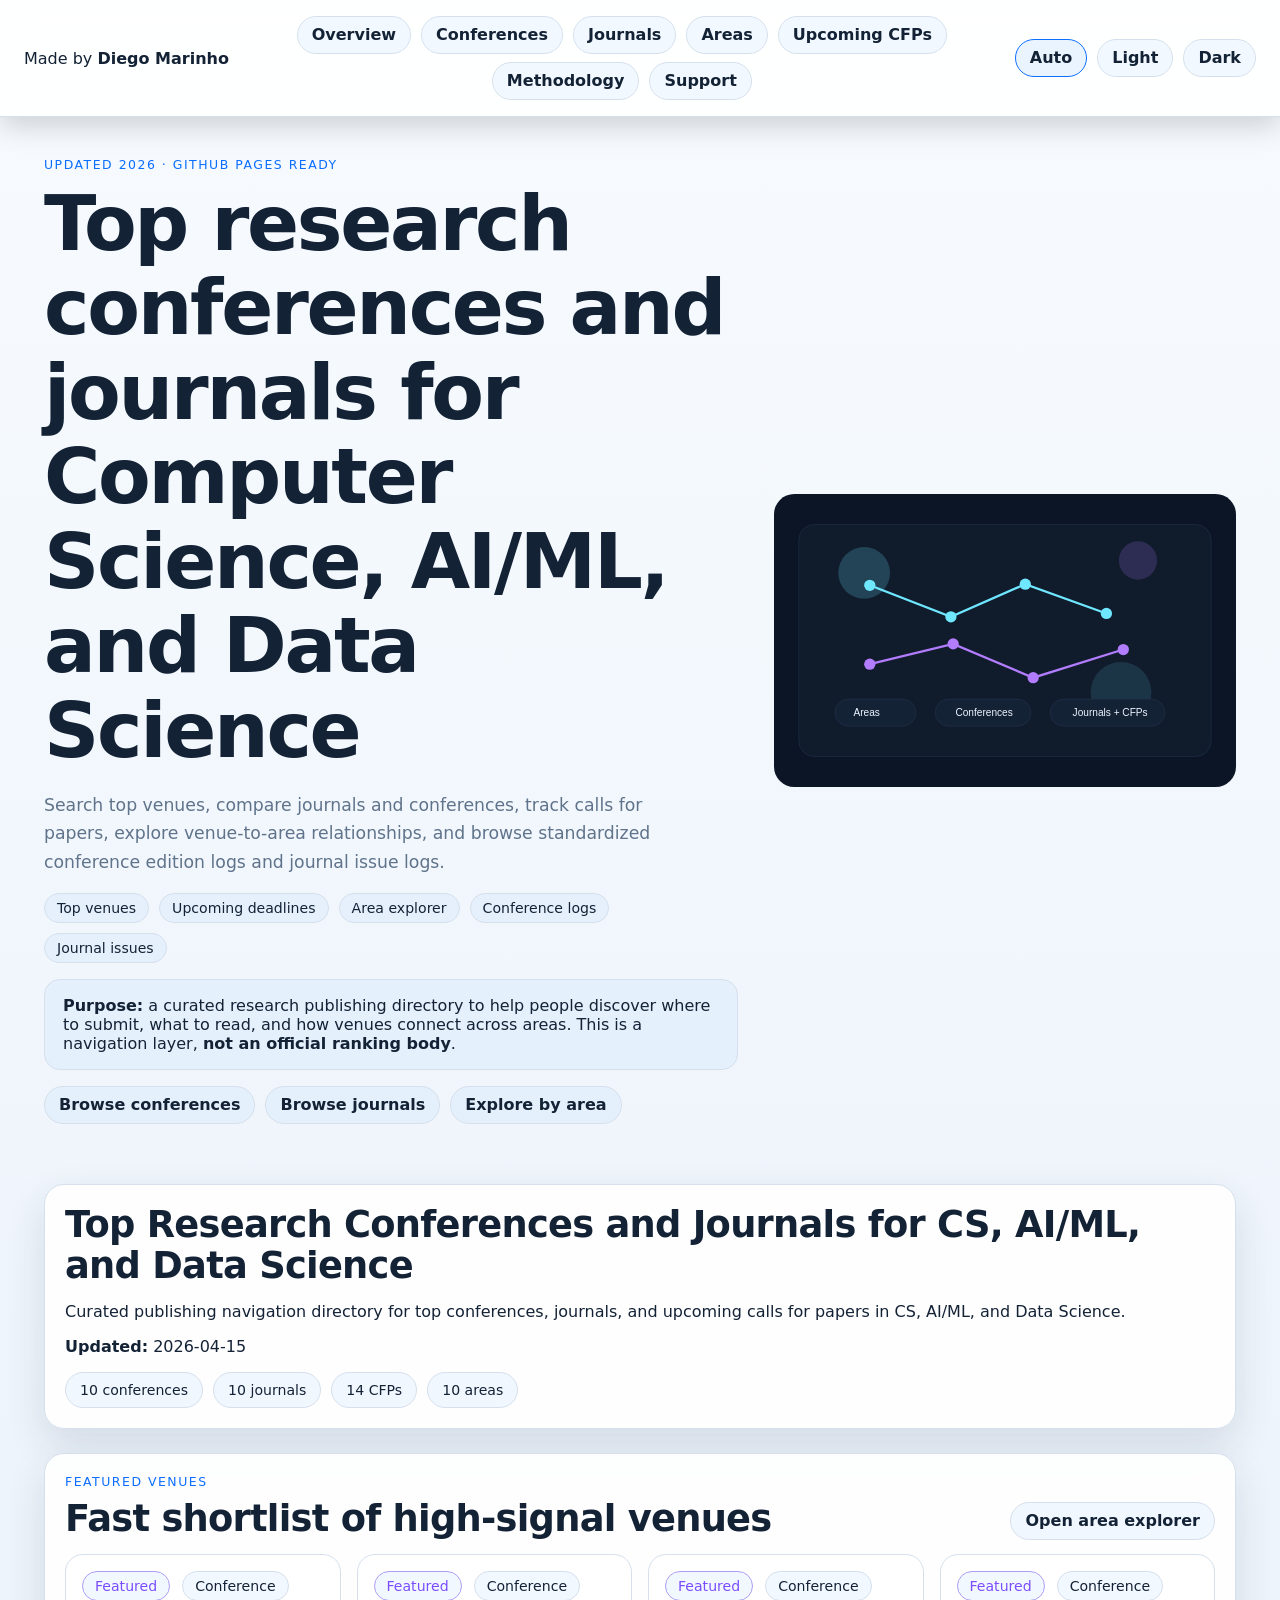
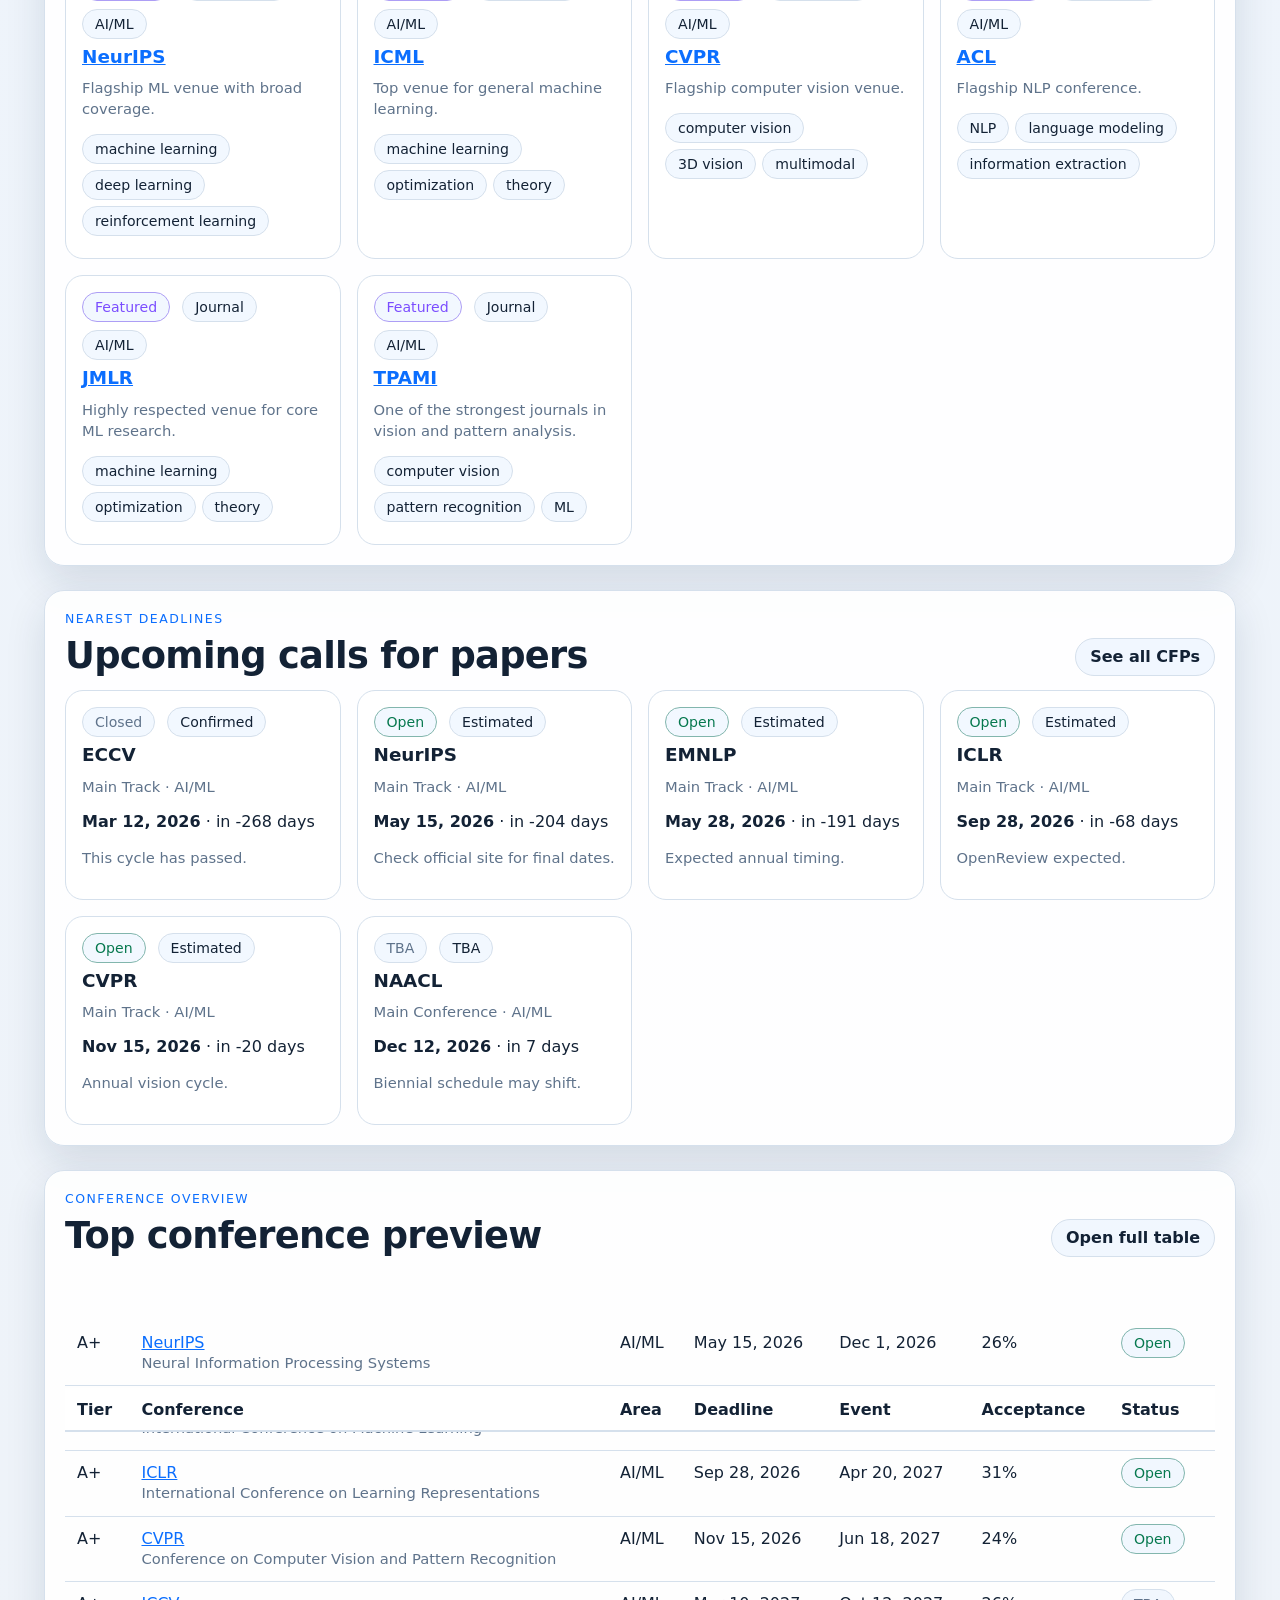
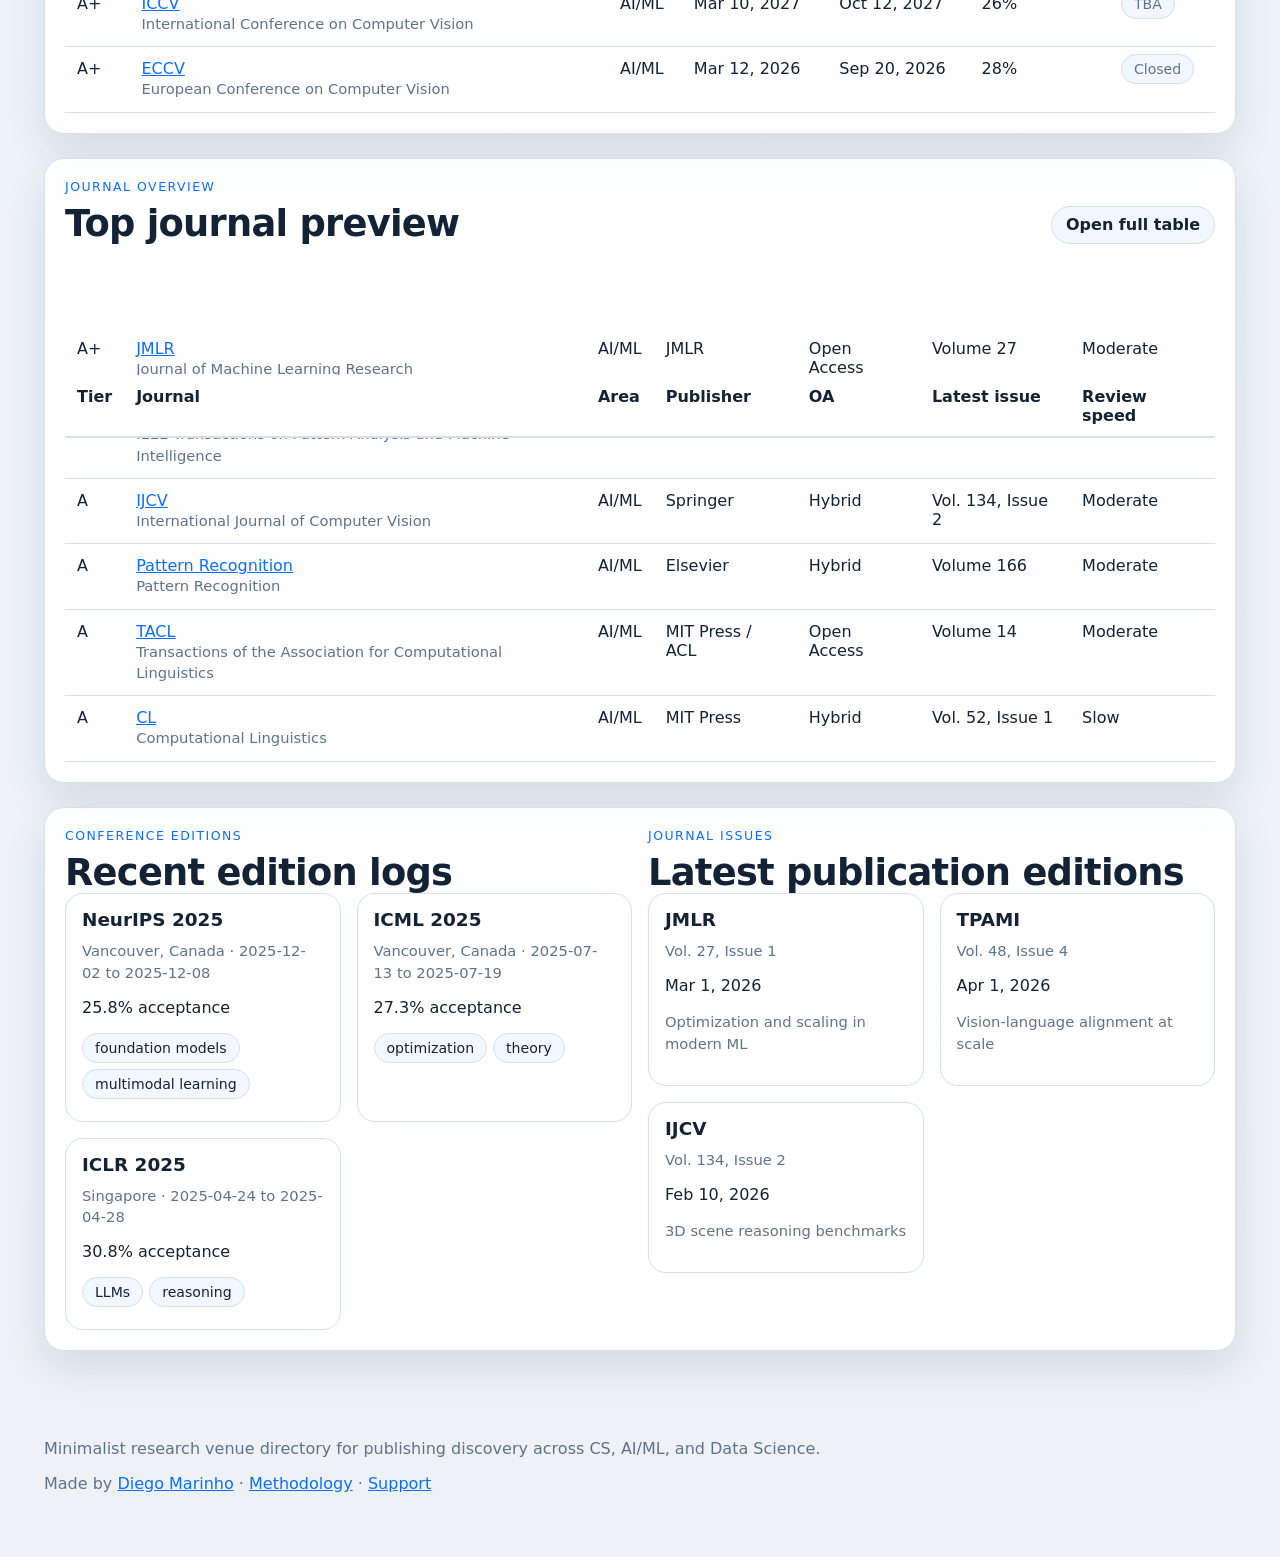
==== docs/index.html @ 729f3d29 "Initial commit" ====
<!doctype html>
<html lang="en">
  <head>
    <meta charset="utf-8" />
    <meta name="viewport" content="width=device-width, initial-scale=1" />
    <title>Top Research Venues for CS / AI / Data Science</title>
    <link rel="stylesheet" href="./styles.css" />
  </head>
  <body>
    <div class="topbar-shell">
      <div class="topbar">
        <a class="author-link" href="https://dmoliveira.github.io/my-cv-public/cv/human/" target="_blank" rel="noreferrer">Made by <strong>Diego Marinho</strong></a>
        <nav class="topbar-nav">
          <a href="./index.html">Overview</a>
          <a href="./conferences.html">Conferences</a>
          <a href="./journals.html">Journals</a>
          <a href="./areas.html">Areas</a>
          <a href="./cfp.html">Upcoming CFPs</a>
          <a href="./methodology.html">Methodology</a>
          <a href="./support.html">Support</a>
        </nav>
        <div class="theme-toggle" role="group" aria-label="Theme selector">
          <button data-theme-option="auto" class="theme-button">Auto</button>
          <button data-theme-option="light" class="theme-button">Light</button>
          <button data-theme-option="dark" class="theme-button">Dark</button>
        </div>
      </div>
    </div>

    <header class="hero">
      <div class="hero-copy">
        <p class="eyebrow">Updated 2026 · GitHub Pages ready</p>
        <h1>Top research conferences and journals for Computer Science, AI/ML, and Data Science</h1>
        <p>
          Search top venues, compare journals and conferences, track calls for papers, explore venue-to-area relationships,
          and browse standardized conference edition logs and journal issue logs.
        </p>
        <div class="badge-row">
          <span class="badge">Top venues</span>
          <span class="badge">Upcoming deadlines</span>
          <span class="badge">Area explorer</span>
          <span class="badge">Conference logs</span>
          <span class="badge">Journal issues</span>
        </div>
        <div class="hero-note panel-inline">
          <strong>Purpose:</strong> a curated research publishing directory to help people discover where to submit, what to read,
          and how venues connect across areas. This is a navigation layer, <strong>not an official ranking body</strong>.
        </div>
        <div class="hero-nav" style="margin-top: 16px;">
          <a href="./conferences.html">Browse conferences</a>
          <a href="./journals.html">Browse journals</a>
          <a href="./areas.html">Explore by area</a>
        </div>
      </div>
      <img src="./assets/hero-banner.svg" alt="Abstract graph linking research areas, conferences, and journals" class="hero-art" />
    </header>

    <main>
      <section class="panel">
        <div id="meta-summary">Loading dataset…</div>
      </section>

      <section class="panel">
        <div class="section-head">
          <div>
            <p class="eyebrow">Featured venues</p>
            <h2>Fast shortlist of high-signal venues</h2>
          </div>
          <a class="cta-link" href="./areas.html">Open area explorer</a>
        </div>
        <div id="featured-grid" class="card-grid"></div>
      </section>

      <section class="panel">
        <div class="section-head">
          <div>
            <p class="eyebrow">Nearest deadlines</p>
            <h2>Upcoming calls for papers</h2>
          </div>
          <a class="cta-link" href="./cfp.html">See all CFPs</a>
        </div>
        <div id="deadline-grid" class="deadline-grid"></div>
      </section>

      <section class="panel">
        <div class="section-head">
          <div>
            <p class="eyebrow">Conference overview</p>
            <h2>Top conference preview</h2>
          </div>
          <a class="cta-link" href="./conferences.html">Open full table</a>
        </div>
        <div class="table-wrap">
          <table>
            <thead>
              <tr><th>Tier</th><th>Conference</th><th>Area</th><th>Deadline</th><th>Event</th><th>Acceptance</th><th>Status</th></tr>
            </thead>
            <tbody id="home-conference-body"></tbody>
          </table>
        </div>
      </section>

      <section class="panel">
        <div class="section-head">
          <div>
            <p class="eyebrow">Journal overview</p>
            <h2>Top journal preview</h2>
          </div>
          <a class="cta-link" href="./journals.html">Open full table</a>
        </div>
        <div class="table-wrap">
          <table>
            <thead>
              <tr><th>Tier</th><th>Journal</th><th>Area</th><th>Publisher</th><th>OA</th><th>Latest issue</th><th>Review speed</th></tr>
            </thead>
            <tbody id="home-journal-body"></tbody>
          </table>
        </div>
      </section>

      <section class="panel split-grid">
        <div>
          <p class="eyebrow">Conference editions</p>
          <h2>Recent edition logs</h2>
          <div id="edition-log-grid" class="log-grid"></div>
        </div>
        <div>
          <p class="eyebrow">Journal issues</p>
          <h2>Latest publication editions</h2>
          <div id="issue-log-grid" class="log-grid"></div>
        </div>
      </section>
    </main>

    <footer class="footer">
      <p>Minimalist research venue directory for publishing discovery across CS, AI/ML, and Data Science.</p>
      <p>
        Made by <a href="https://dmoliveira.github.io/my-cv-public/cv/human/" target="_blank" rel="noreferrer">Diego Marinho</a>
        · <a href="./methodology.html">Methodology</a>
        · <a href="./support.html">Support</a>
      </p>
    </footer>

    <script src="./app.js"></script>
  </body>
</html>
---- docs/styles.css ----
:root {
  color-scheme: dark;
  --topbar-offset: 84px;
  --bg: #07111f;
  --bg-grad-1: #06101d;
  --bg-grad-2: #0b1525;
  --bg-grad-3: #0d1728;
  --panel: rgba(16, 27, 44, 0.88);
  --panel-solid: #101b2c;
  --line: #24354f;
  --text: #edf3ff;
  --muted: #9fb0ca;
  --accent: #6ee7ff;
  --accent2: #b27cff;
  --chip: rgba(255,255,255,.04);
  --chip-strong: rgba(110,231,255,.08);
  --shadow: 0 20px 60px rgba(0,0,0,.25);
  --success: #8af0c4;
  --warning: #ffd27a;
  --danger: #ff9b9b;
}

:root[data-theme="light"] {
  color-scheme: light;
  --bg: #f3f7fb;
  --bg-grad-1: #f7fbff;
  --bg-grad-2: #eef4fb;
  --bg-grad-3: #eef2f7;
  --panel: rgba(255,255,255,.92);
  --panel-solid: #ffffff;
  --line: #d5e0ec;
  --text: #132235;
  --muted: #5f738b;
  --accent: #0b6efe;
  --accent2: #7b4dff;
  --chip: rgba(11,110,254,.05);
  --chip-strong: rgba(11,110,254,.08);
  --shadow: 0 16px 40px rgba(20,40,70,.12);
  --success: #06784e;
  --warning: #9b6200;
  --danger: #b42318;
}

* { box-sizing: border-box; }
html { scroll-behavior: smooth; }
body {
  margin: 0;
  padding-top: var(--topbar-offset);
  font-family: Inter, ui-sans-serif, system-ui, sans-serif;
  background: linear-gradient(180deg, var(--bg-grad-1), var(--bg-grad-2) 30%, var(--bg-grad-3));
  color: var(--text);
}
a { color: var(--accent); }
button, select, input { font: inherit; }
main, .hero, .footer, .narrow { max-width: 1240px; margin: 0 auto; padding: 24px; }
.narrow { max-width: 980px; }

.topbar-shell {
  position: fixed;
  top: 0;
  left: 0;
  right: 0;
  z-index: 50;
}
.topbar {
  width: 100%;
  display: grid;
  grid-template-columns: auto 1fr auto;
  align-items: center;
  gap: 20px;
  padding: 16px 24px;
  border-bottom: 1px solid var(--line);
  background: color-mix(in srgb, var(--panel-solid) 88%, transparent);
  backdrop-filter: blur(14px);
  box-shadow: 0 8px 28px rgba(0,0,0,.18);
}
.author-link {
  color: var(--text);
  text-decoration: none;
  white-space: nowrap;
  font-weight: 500;
}
.topbar-nav, .theme-toggle, .badge-row, .hero-nav, .stat-grid, .legend-row, .chip-row {
  display: flex;
  flex-wrap: wrap;
  gap: 10px;
}
.topbar-nav { justify-content: center; row-gap: 8px; }
.theme-toggle { justify-content: flex-end; }
.topbar-nav a, .theme-button, .page-button, .hero-nav a, .chip, .cta-link {
  text-decoration: none;
  border: 1px solid var(--line);
  padding: 10px 14px;
  border-radius: 999px;
  background: var(--chip);
  color: var(--text);
  cursor: pointer;
  font-weight: 600;
  line-height: 1;
  transition: background .18s ease, border-color .18s ease, transform .18s ease;
}
.theme-button.is-active { background: var(--chip-strong); border-color: var(--accent); }
.topbar-nav a:hover, .theme-button:hover, .page-button:hover, .cta-link:hover, .chip:hover {
  background: var(--chip-strong);
  border-color: color-mix(in srgb, var(--accent) 45%, var(--line));
}

.hero {
  display: grid;
  grid-template-columns: 1.2fr 0.8fr;
  gap: 36px;
  align-items: center;
  min-height: calc(72vh - 100px);
  padding-top: 40px;
  padding-bottom: 36px;
}
.hero-copy { max-width: 720px; }
.hero-art { width: 100%; max-height: 380px; }
.eyebrow { text-transform: uppercase; letter-spacing: .12em; color: var(--accent); font-size: .78rem; margin: 0 0 10px; }
h1, h2, h3 { line-height: 1.1; }
h1 { font-size: clamp(2.6rem, 6vw, 4.8rem); margin: .2rem 0 1rem; letter-spacing: -0.03em; }
h2 { font-size: clamp(1.7rem, 3.2vw, 2.3rem); margin: 0; letter-spacing: -0.02em; }
h3 { font-size: 1.15rem; margin: 0 0 .5rem; }
.hero-copy > p:not(.eyebrow) { font-size: 1.08rem; line-height: 1.65; color: var(--muted); max-width: 60ch; }
.badge, .tag, .status-badge {
  border: 1px solid var(--line);
  background: var(--chip);
  color: var(--text);
  border-radius: 999px;
  padding: 6px 12px;
  font-size: .88rem;
}
.tag { display: inline-block; margin: 0 6px 6px 0; }
.status-open { border-color: color-mix(in srgb, var(--success) 40%, var(--line)); color: var(--success); }
.status-soon { border-color: color-mix(in srgb, var(--warning) 40%, var(--line)); color: var(--warning); }
.status-closed, .status-tba { color: var(--muted); }
.status-featured { border-color: color-mix(in srgb, var(--accent2) 45%, var(--line)); color: var(--accent2); }

.panel {
  background: var(--panel);
  border: 1px solid var(--line);
  border-radius: 20px;
  padding: 20px;
  margin-bottom: 24px;
  box-shadow: var(--shadow);
}
.panel-inline {
  margin-top: 16px;
  padding: 16px 18px;
  border-radius: 16px;
  border: 1px solid var(--line);
  background: var(--chip);
}
.section-head { display: flex; justify-content: space-between; gap: 18px; align-items: end; margin-bottom: 14px; }
.controls {
  display: grid;
  grid-template-columns: minmax(280px, 1.4fr) repeat(4, minmax(150px, 1fr));
  gap: 12px;
  align-items: end;
}
input[type="search"], select {
  min-width: 180px;
  padding: 12px 14px;
  border-radius: 12px;
  border: 1px solid var(--line);
  background: var(--panel-solid);
  color: var(--text);
}
input[type="search"] { min-width: 280px; width: 100%; }
.pagination-bar {
  display: flex;
  justify-content: space-between;
  align-items: center;
  gap: 12px;
  margin: 14px 0 16px;
  padding: 10px 0 2px;
}
.page-button[disabled] { opacity: .5; cursor: not-allowed; }
.page-button { min-width: 108px; }
.table-wrap { overflow: auto; }
table { width: 100%; border-collapse: separate; border-spacing: 0; }
th, td { padding: 12px 12px; border-bottom: 1px solid var(--line); vertical-align: top; }
th { text-align: left; position: sticky; top: var(--topbar-offset); background: var(--panel-solid); z-index: 5; box-shadow: inset 0 -1px 0 var(--line); }
tbody tr:first-child td { padding-top: 18px; }
.muted { color: var(--muted); font-size: .92rem; line-height: 1.45; }
.card-grid, .split-grid, .deadline-grid, .log-grid { display: grid; gap: 16px; }
.card-grid { grid-template-columns: repeat(auto-fit, minmax(260px, 1fr)); }
.split-grid { grid-template-columns: 1fr 1fr; }
.deadline-grid, .log-grid { grid-template-columns: repeat(auto-fit, minmax(240px, 1fr)); }
.venue-card, .deadline-card, .log-card, .graph-side-card {
  border: 1px solid var(--line);
  border-radius: 18px;
  padding: 16px;
  background: color-mix(in srgb, var(--panel-solid) 92%, transparent);
}
.venue-card h3, .deadline-card h3, .log-card h3 { margin-bottom: 10px; }
.stat-grid .badge { padding: 9px 14px; }
.footer { color: var(--muted); padding-bottom: 48px; }
.footer a { color: var(--accent); }
.list-reset { list-style: none; padding: 0; margin: 0; }
.stack-sm > * + * { margin-top: 8px; }
.stack-md > * + * { margin-top: 14px; }
.stack-lg > * + * { margin-top: 18px; }
.inline-meta { display: flex; flex-wrap: wrap; gap: 8px 12px; }

.graph-shell {
  border: 1px solid var(--line);
  border-radius: 18px;
  overflow: hidden;
  background: color-mix(in srgb, var(--panel-solid) 94%, transparent);
  padding: 12px;
}
#area-graph {
  width: 100%;
  min-height: 420px;
}
.graph-legend-dot {
  width: 10px;
  height: 10px;
  border-radius: 999px;
  display: inline-block;
}
.dot-area { background: var(--accent); }
.dot-conference { background: #67e8f9; }
.dot-journal { background: var(--accent2); }

@media (max-width: 980px) {
  .topbar { grid-template-columns: 1fr; justify-items: stretch; gap: 12px; }
  .topbar-nav, .theme-toggle { justify-content: center; }
  .hero { grid-template-columns: 1fr; min-height: auto; gap: 24px; padding-top: 28px; padding-bottom: 20px; }
  .section-head { flex-direction: column; align-items: stretch; }
  .controls, .split-grid { grid-template-columns: 1fr 1fr; }
  input[type="search"], select { min-width: 100%; }
  .pagination-bar { flex-direction: column; }
}

@media (max-width: 680px) {
  .topbar { padding: 12px 16px; }
  .controls, .split-grid { grid-template-columns: 1fr; }
  main, .hero, .footer, .narrow { padding: 18px; }
  .hero-copy > p:not(.eyebrow) { font-size: 1rem; }
  .table-wrap { overflow: visible; }
  table, thead, tbody, tr, td { display: block; width: 100%; }
  thead { display: none; }
  tbody { display: grid; gap: 12px; }
  tr {
    border: 1px solid var(--line);
    border-radius: 16px;
    padding: 8px 12px;
    background: color-mix(in srgb, var(--panel-solid) 92%, transparent);
    box-shadow: var(--shadow);
  }
  td { border-bottom: 0; padding: 8px 0; }
  td::before {
    content: attr(data-label);
    display: block;
    margin-bottom: 4px;
    color: var(--muted);
    font-size: .76rem;
    text-transform: uppercase;
    letter-spacing: .08em;
  }
}
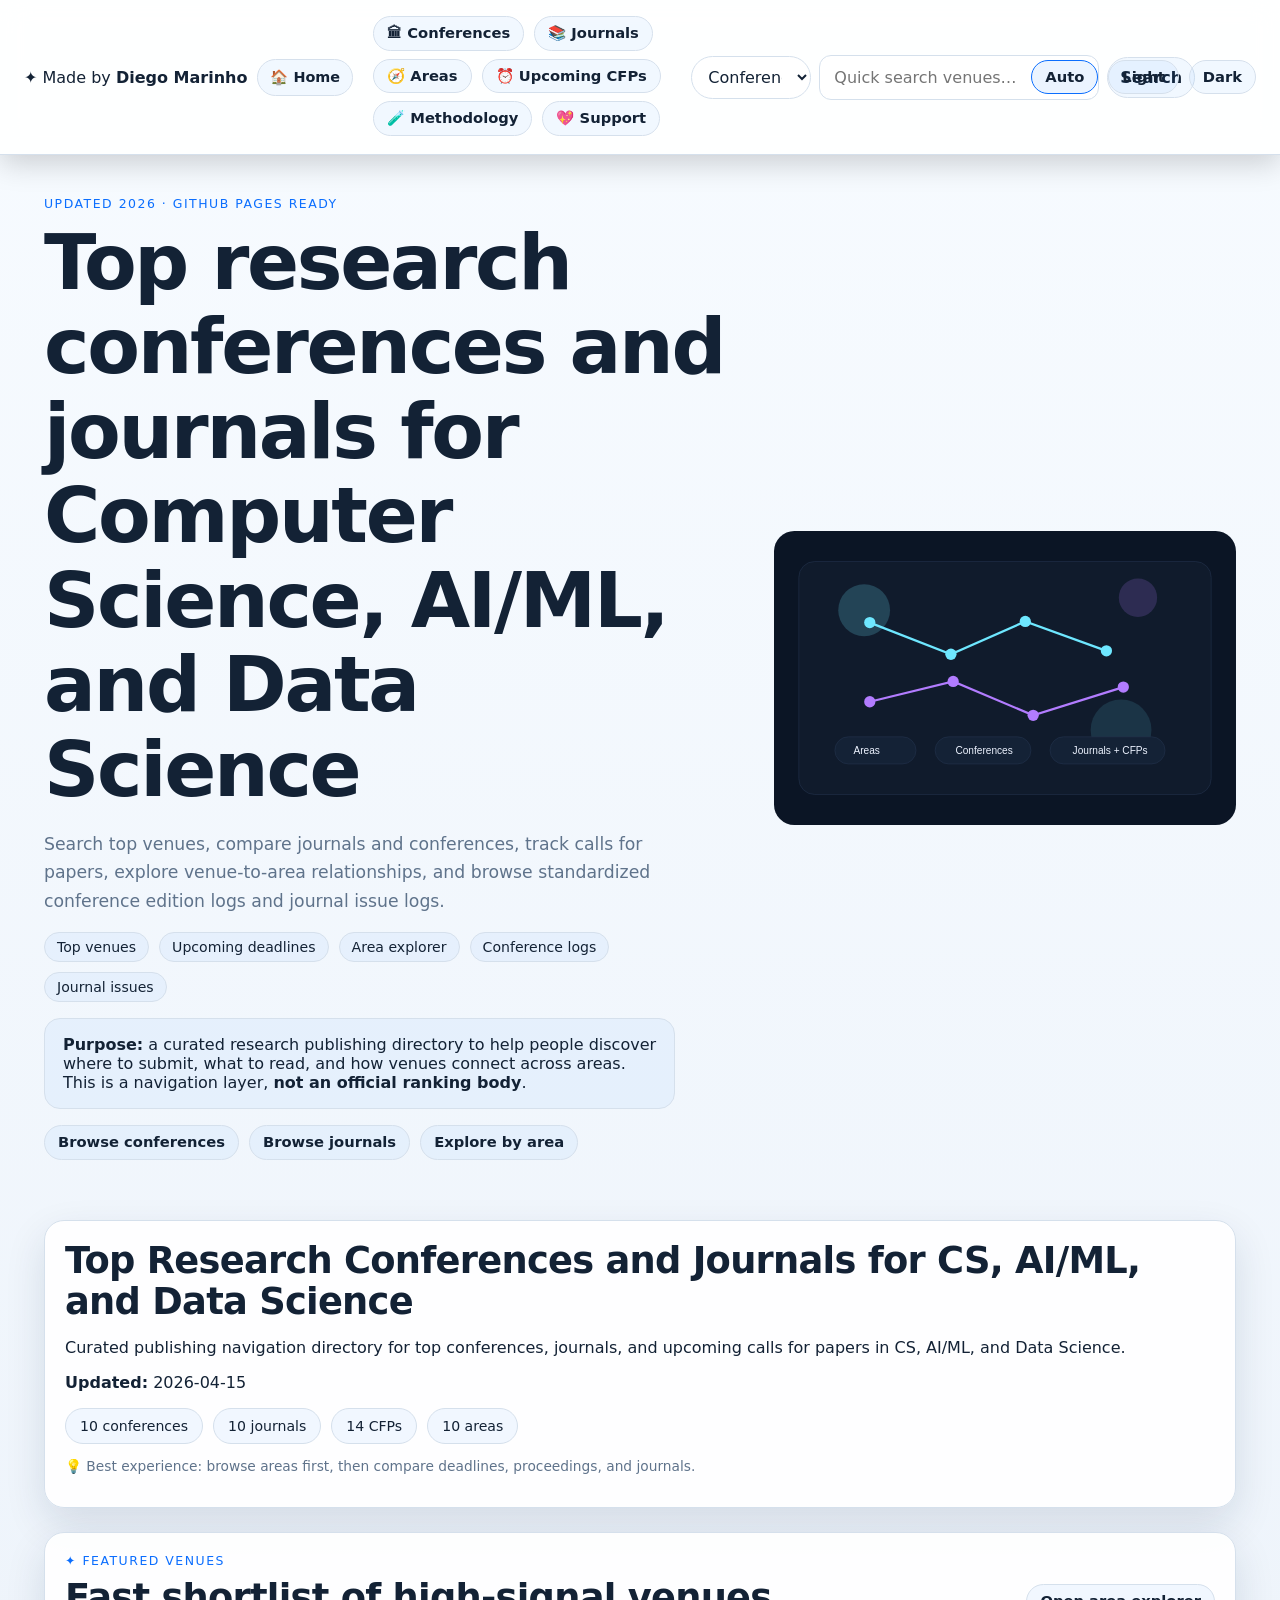
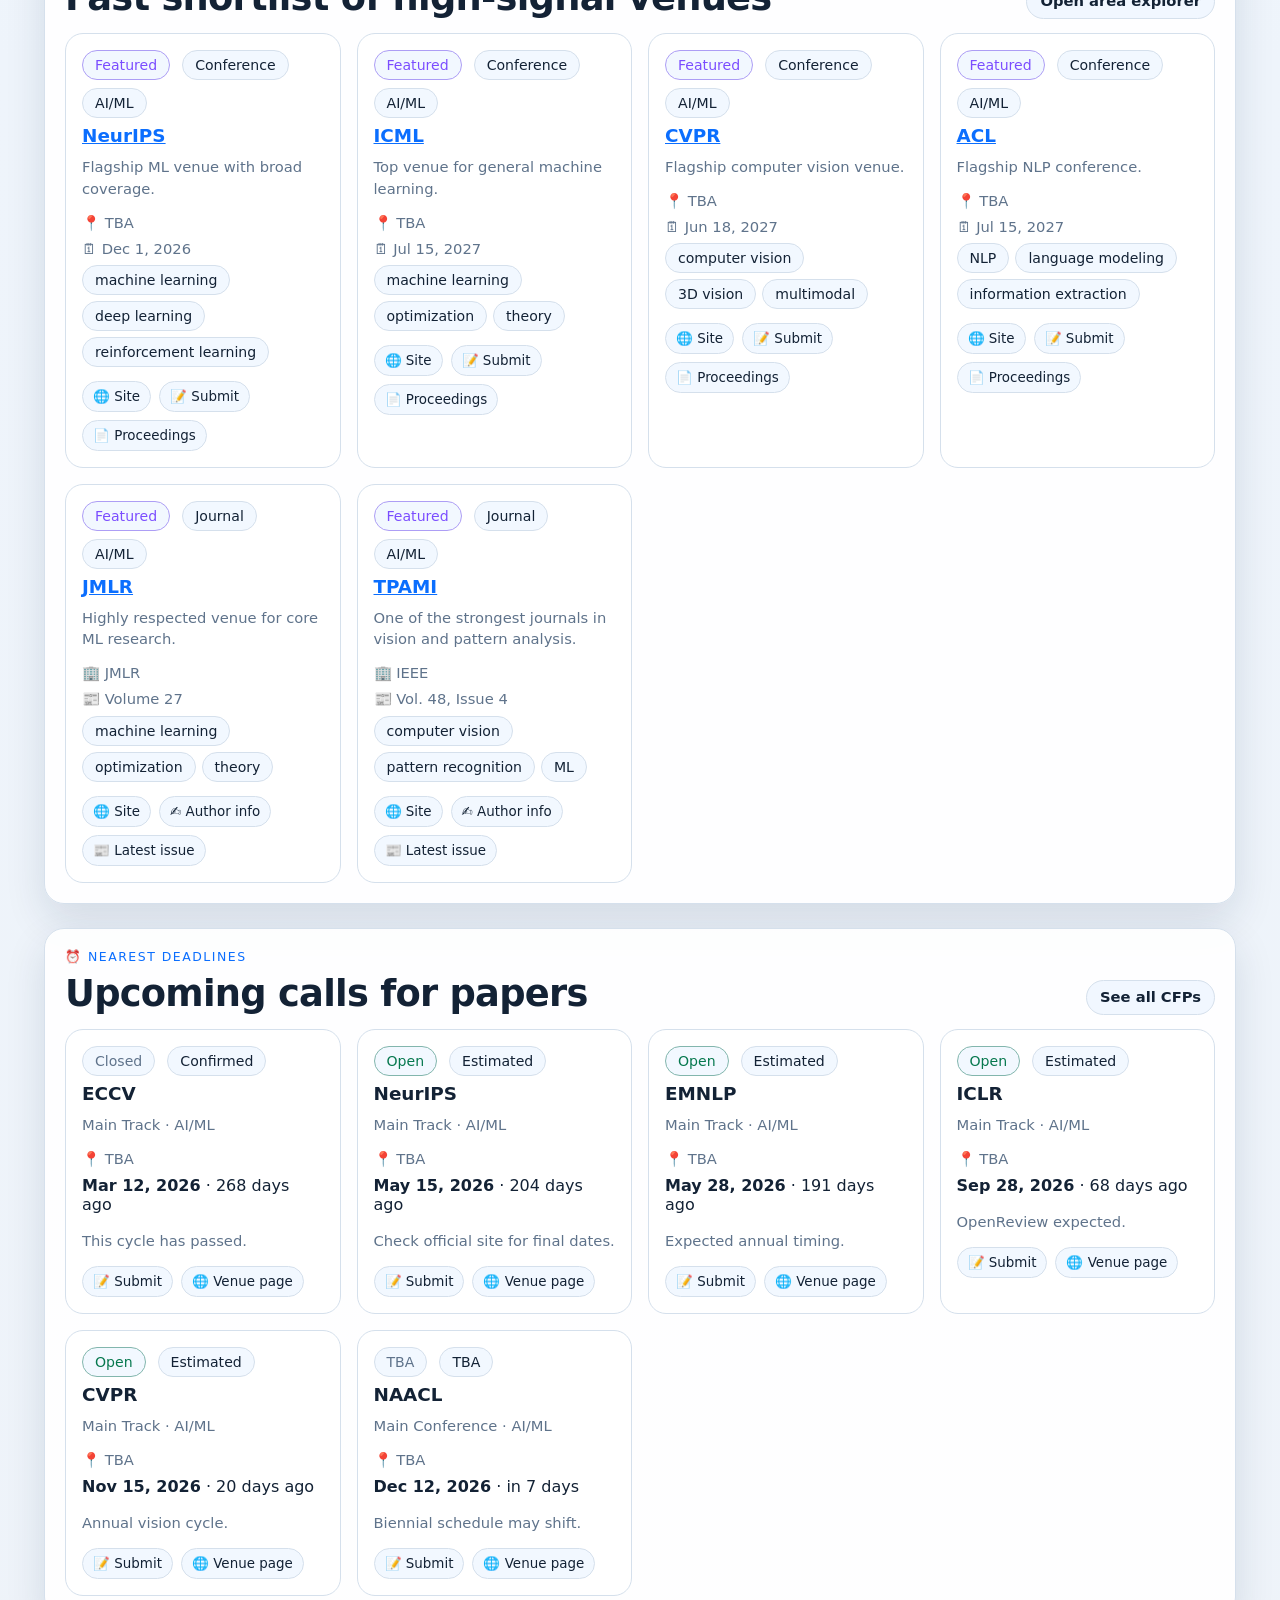
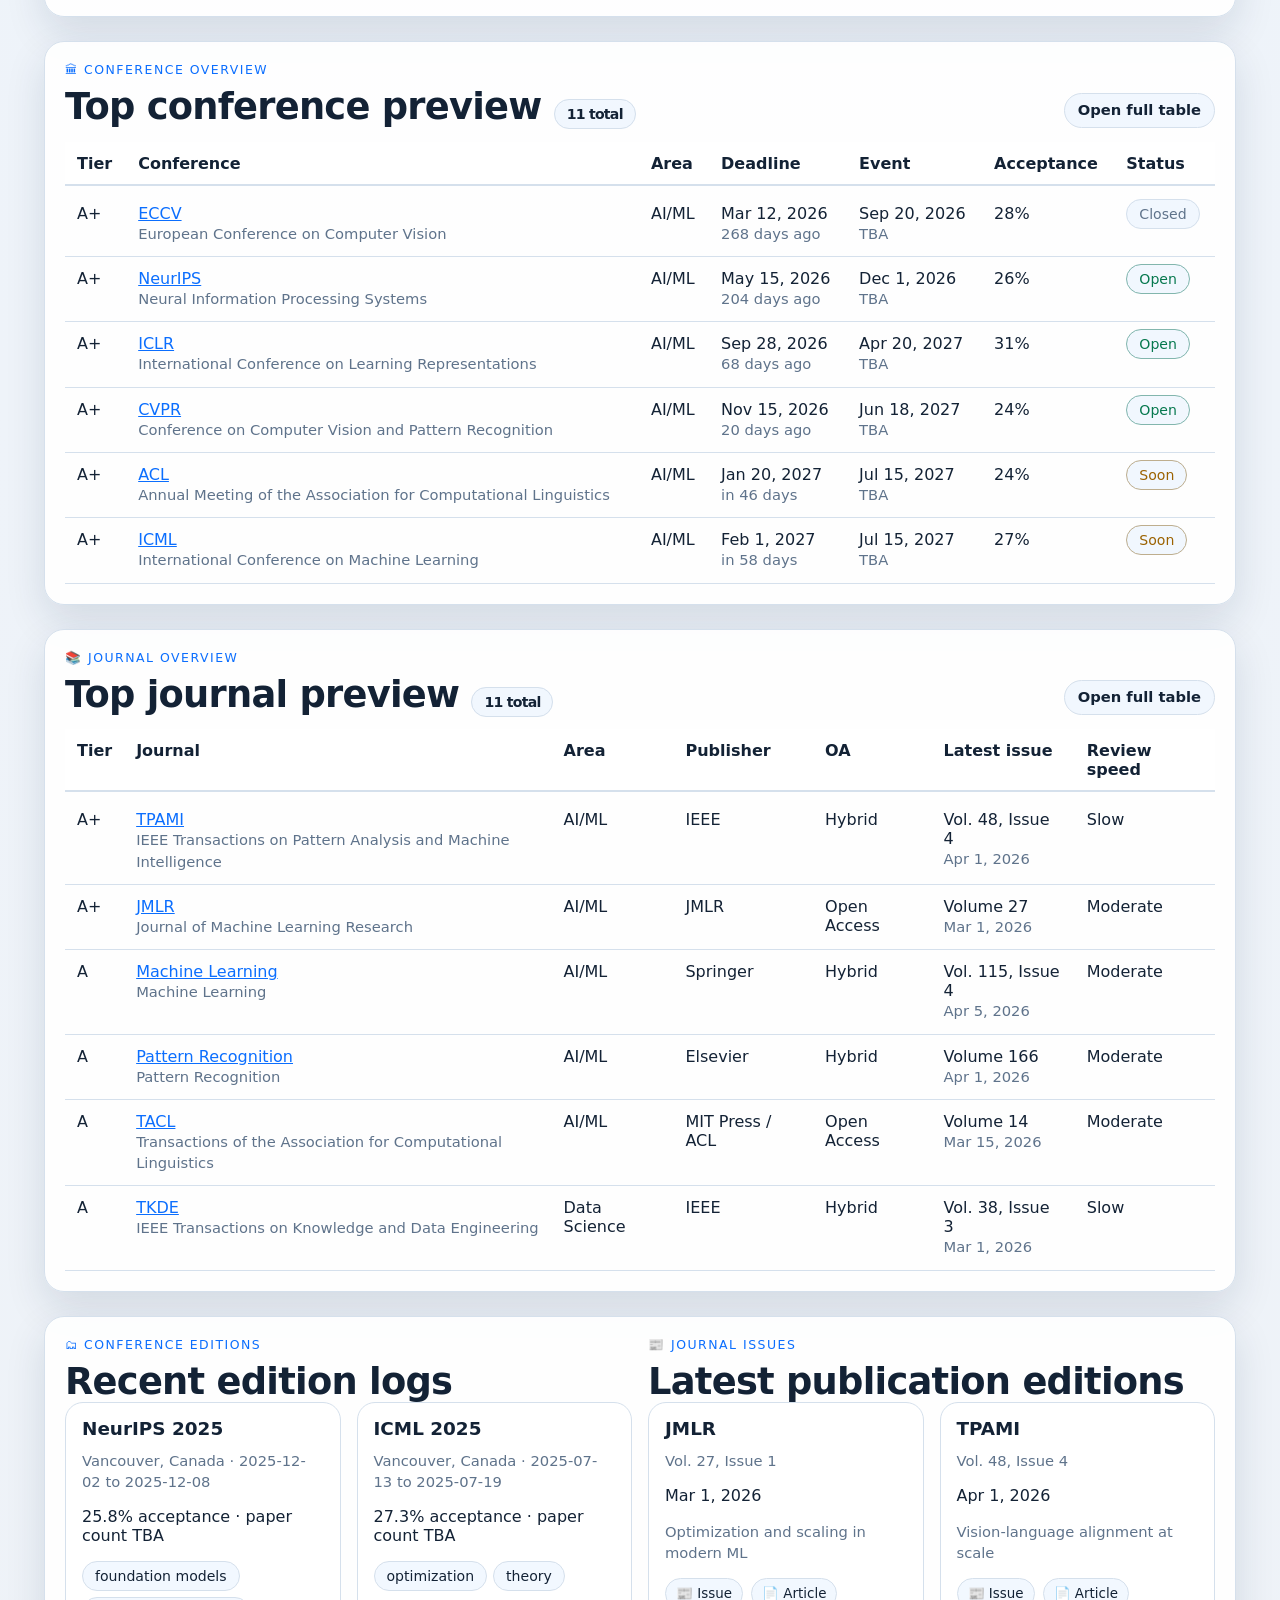
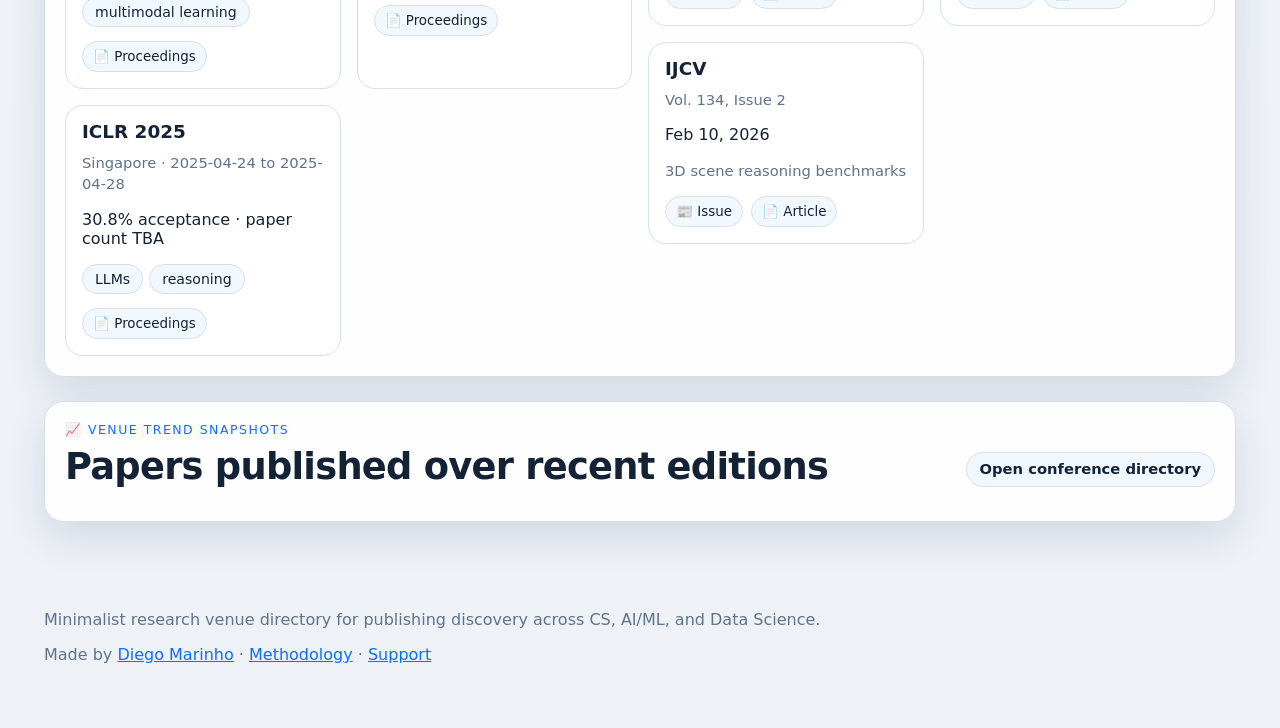
==== commit 83c235c7: "Add totals pagination and quick search across venue listings" ====
--- a/docs/index.html
+++ b/docs/index.html
@@ -9,9 +9,11 @@
   <body>
     <div class="topbar-shell">
       <div class="topbar">
-        <a class="author-link" href="https://dmoliveira.github.io/my-cv-public/cv/human/" target="_blank" rel="noreferrer">Made by <strong>Diego Marinho</strong></a>
+        <div class="brand-group">
+          <a class="author-link" href="https://dmoliveira.github.io/my-cv-public/cv/human/" target="_blank" rel="noreferrer">✦ Made by <strong>Diego Marinho</strong></a>
+          <a class="home-link" href="./index.html">🏠 Home</a>
+        </div>
         <nav class="topbar-nav">
-          <a href="./index.html">Overview</a>
           <a href="./conferences.html">Conferences</a>
           <a href="./journals.html">Journals</a>
           <a href="./areas.html">Areas</a>
@@ -63,7 +65,7 @@
       <section class="panel">
         <div class="section-head">
           <div>
-            <p class="eyebrow">Featured venues</p>
+            <p class="eyebrow">✦ Featured venues</p>
             <h2>Fast shortlist of high-signal venues</h2>
           </div>
           <a class="cta-link" href="./areas.html">Open area explorer</a>
@@ -74,7 +76,7 @@
       <section class="panel">
         <div class="section-head">
           <div>
-            <p class="eyebrow">Nearest deadlines</p>
+            <p class="eyebrow">⏰ Nearest deadlines</p>
             <h2>Upcoming calls for papers</h2>
           </div>
           <a class="cta-link" href="./cfp.html">See all CFPs</a>
@@ -85,8 +87,8 @@
       <section class="panel">
         <div class="section-head">
           <div>
-            <p class="eyebrow">Conference overview</p>
-            <h2>Top conference preview</h2>
+            <p class="eyebrow">🏛 Conference overview</p>
+            <h2>Top conference preview <span id="overview-conference-total" class="badge"></span></h2>
           </div>
           <a class="cta-link" href="./conferences.html">Open full table</a>
         </div>
@@ -103,8 +105,8 @@
       <section class="panel">
         <div class="section-head">
           <div>
-            <p class="eyebrow">Journal overview</p>
-            <h2>Top journal preview</h2>
+            <p class="eyebrow">📚 Journal overview</p>
+            <h2>Top journal preview <span id="overview-journal-total" class="badge"></span></h2>
           </div>
           <a class="cta-link" href="./journals.html">Open full table</a>
         </div>
@@ -120,15 +122,26 @@
 
       <section class="panel split-grid">
         <div>
-          <p class="eyebrow">Conference editions</p>
+          <p class="eyebrow">🗂 Conference editions</p>
           <h2>Recent edition logs</h2>
           <div id="edition-log-grid" class="log-grid"></div>
         </div>
         <div>
-          <p class="eyebrow">Journal issues</p>
+          <p class="eyebrow">📰 Journal issues</p>
           <h2>Latest publication editions</h2>
           <div id="issue-log-grid" class="log-grid"></div>
         </div>
+      </section>
+
+      <section class="panel">
+        <div class="section-head">
+          <div>
+            <p class="eyebrow">📈 Venue trend snapshots</p>
+            <h2>Papers published over recent editions</h2>
+          </div>
+          <a class="cta-link" href="./conferences.html">Open conference directory</a>
+        </div>
+        <div id="trend-grid" class="card-grid"></div>
       </section>
     </main>
 
--- a/docs/styles.css
+++ b/docs/styles.css
@@ -65,7 +65,7 @@
 .topbar {
   width: 100%;
   display: grid;
-  grid-template-columns: auto 1fr auto;
+  grid-template-columns: auto minmax(0,1fr) minmax(220px,320px) auto;
   align-items: center;
   gap: 20px;
   padding: 16px 24px;
@@ -80,26 +80,84 @@
   white-space: nowrap;
   font-weight: 500;
 }
+.brand-group {
+  display: flex;
+  align-items: center;
+  gap: 10px;
+  flex-wrap: wrap;
+}
+.home-link {
+  text-decoration: none;
+  border: 1px solid var(--line);
+  padding: 9px 12px;
+  border-radius: 999px;
+  background: var(--chip);
+  color: var(--text);
+  font-weight: 600;
+  font-size: .9rem;
+  white-space: nowrap;
+}
+.home-link:hover {
+  background: var(--chip-strong);
+  border-color: color-mix(in srgb, var(--accent) 45%, var(--line));
+}
 .topbar-nav, .theme-toggle, .badge-row, .hero-nav, .stat-grid, .legend-row, .chip-row {
   display: flex;
   flex-wrap: wrap;
   gap: 10px;
 }
-.topbar-nav { justify-content: center; row-gap: 8px; }
+.topbar-nav {
+  justify-content: flex-start;
+  row-gap: 8px;
+  flex-wrap: wrap;
+  overflow-x: visible;
+  white-space: normal;
+  padding-bottom: 2px;
+}
 .theme-toggle { justify-content: flex-end; }
+.topbar-search {
+  display: flex;
+  align-items: center;
+  gap: 8px;
+  min-width: 0;
+}
+.topbar-search input,
+.topbar-search select {
+  min-width: 0;
+  width: 100%;
+  padding: 10px 12px;
+  border-radius: 999px;
+}
+.topbar-search select { width: 120px; flex: 0 0 120px; }
+.topbar-search button {
+  border: 1px solid var(--line);
+  background: var(--chip);
+  color: var(--text);
+  border-radius: 999px;
+  padding: 10px 12px;
+  cursor: pointer;
+  font-weight: 600;
+}
+.topbar-search button:hover { background: var(--chip-strong); }
 .topbar-nav a, .theme-button, .page-button, .hero-nav a, .chip, .cta-link {
   text-decoration: none;
   border: 1px solid var(--line);
-  padding: 10px 14px;
+  padding: 9px 13px;
   border-radius: 999px;
   background: var(--chip);
   color: var(--text);
   cursor: pointer;
   font-weight: 600;
+  font-size: .92rem;
   line-height: 1;
   transition: background .18s ease, border-color .18s ease, transform .18s ease;
 }
 .theme-button.is-active { background: var(--chip-strong); border-color: var(--accent); }
+.topbar-nav a.is-current {
+  background: var(--chip-strong);
+  border-color: color-mix(in srgb, var(--accent) 55%, var(--line));
+  color: var(--accent);
+}
 .topbar-nav a:hover, .theme-button:hover, .page-button:hover, .cta-link:hover, .chip:hover {
   background: var(--chip-strong);
   border-color: color-mix(in srgb, var(--accent) 45%, var(--line));
@@ -122,6 +180,7 @@
 h2 { font-size: clamp(1.7rem, 3.2vw, 2.3rem); margin: 0; letter-spacing: -0.02em; }
 h3 { font-size: 1.15rem; margin: 0 0 .5rem; }
 .hero-copy > p:not(.eyebrow) { font-size: 1.08rem; line-height: 1.65; color: var(--muted); max-width: 60ch; }
+.hero-note { max-width: 62ch; }
 .badge, .tag, .status-badge {
   border: 1px solid var(--line);
   background: var(--chip);
@@ -175,12 +234,31 @@
   margin: 14px 0 16px;
   padding: 10px 0 2px;
 }
+.pagination-bar:empty { display: none; }
+.pagination-meta {
+  color: var(--muted);
+  font-size: .9rem;
+}
+.pagination-actions {
+  display: flex;
+  align-items: center;
+  gap: 10px;
+  flex-wrap: wrap;
+}
+.pagination-size {
+  display: flex;
+  align-items: center;
+  gap: 8px;
+  color: var(--muted);
+  font-size: .9rem;
+}
+.pagination-size select { min-width: 88px; width: 88px; }
 .page-button[disabled] { opacity: .5; cursor: not-allowed; }
 .page-button { min-width: 108px; }
 .table-wrap { overflow: auto; }
 table { width: 100%; border-collapse: separate; border-spacing: 0; }
 th, td { padding: 12px 12px; border-bottom: 1px solid var(--line); vertical-align: top; }
-th { text-align: left; position: sticky; top: var(--topbar-offset); background: var(--panel-solid); z-index: 5; box-shadow: inset 0 -1px 0 var(--line); }
+th { text-align: left; background: var(--panel-solid); z-index: 1; box-shadow: inset 0 -1px 0 var(--line); }
 tbody tr:first-child td { padding-top: 18px; }
 .muted { color: var(--muted); font-size: .92rem; line-height: 1.45; }
 .card-grid, .split-grid, .deadline-grid, .log-grid { display: grid; gap: 16px; }
@@ -192,6 +270,79 @@
   border-radius: 18px;
   padding: 16px;
   background: color-mix(in srgb, var(--panel-solid) 92%, transparent);
+}
+.venue-card .actions,
+.deadline-card .actions,
+.log-card .actions,
+.trend-card .actions {
+  display: flex;
+  flex-wrap: wrap;
+  gap: 8px;
+}
+.meta-list {
+  display: grid;
+  gap: 8px;
+}
+.meta-row {
+  display: flex;
+  flex-wrap: wrap;
+  gap: 8px;
+  align-items: center;
+  color: var(--muted);
+  font-size: .92rem;
+}
+.mini-link {
+  display: inline-flex;
+  align-items: center;
+  gap: 6px;
+  padding: 7px 10px;
+  border-radius: 999px;
+  border: 1px solid var(--line);
+  background: var(--chip);
+  color: var(--text);
+  text-decoration: none;
+  font-size: .84rem;
+}
+.mini-link:hover { border-color: color-mix(in srgb, var(--accent) 45%, var(--line)); background: var(--chip-strong); }
+.trend-card {
+  border: 1px solid var(--line);
+  border-radius: 18px;
+  padding: 18px;
+  background: color-mix(in srgb, var(--panel-solid) 92%, transparent);
+}
+.trend-chart {
+  display: grid;
+  grid-auto-flow: column;
+  grid-auto-columns: minmax(54px, 1fr);
+  align-items: end;
+  gap: 10px;
+  min-height: 180px;
+  margin: 14px 0 12px;
+}
+.trend-bar-group {
+  display: grid;
+  justify-items: center;
+  gap: 8px;
+}
+.trend-bar {
+  width: 100%;
+  max-width: 44px;
+  border-radius: 12px 12px 6px 6px;
+  background: linear-gradient(180deg, var(--accent), color-mix(in srgb, var(--accent2) 45%, var(--accent)));
+  box-shadow: inset 0 -1px 0 rgba(255,255,255,.18);
+}
+.trend-label,
+.trend-value {
+  font-size: .82rem;
+  color: var(--muted);
+  text-align: center;
+}
+.topbar-status {
+  display: inline-flex;
+  align-items: center;
+  gap: 8px;
+  color: var(--muted);
+  font-size: .86rem;
 }
 .venue-card h3, .deadline-card h3, .log-card h3 { margin-bottom: 10px; }
 .stat-grid .badge { padding: 9px 14px; }
@@ -226,7 +377,8 @@
 
 @media (max-width: 980px) {
   .topbar { grid-template-columns: 1fr; justify-items: stretch; gap: 12px; }
-  .topbar-nav, .theme-toggle { justify-content: center; }
+  .brand-group, .topbar-nav, .theme-toggle { justify-content: center; }
+  .topbar-search { justify-content: center; }
   .hero { grid-template-columns: 1fr; min-height: auto; gap: 24px; padding-top: 28px; padding-bottom: 20px; }
   .section-head { flex-direction: column; align-items: stretch; }
   .controls, .split-grid { grid-template-columns: 1fr 1fr; }
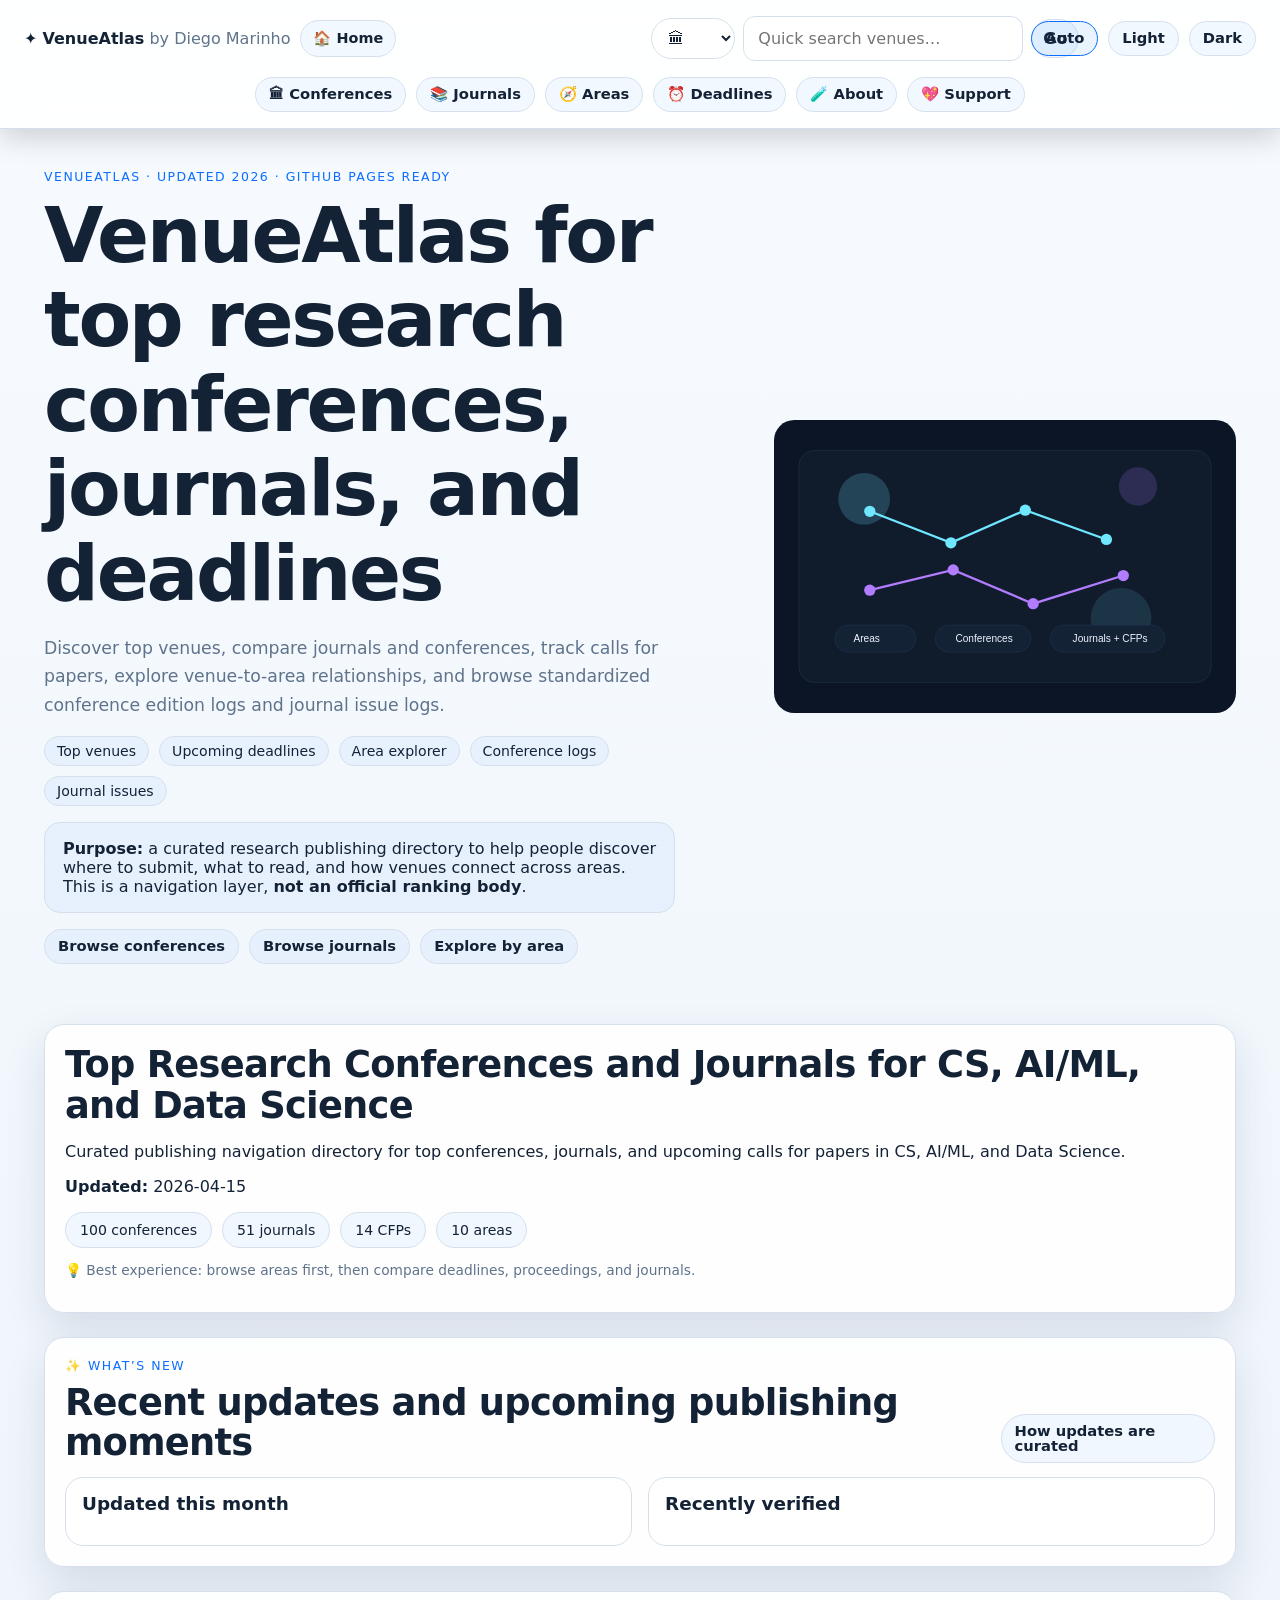
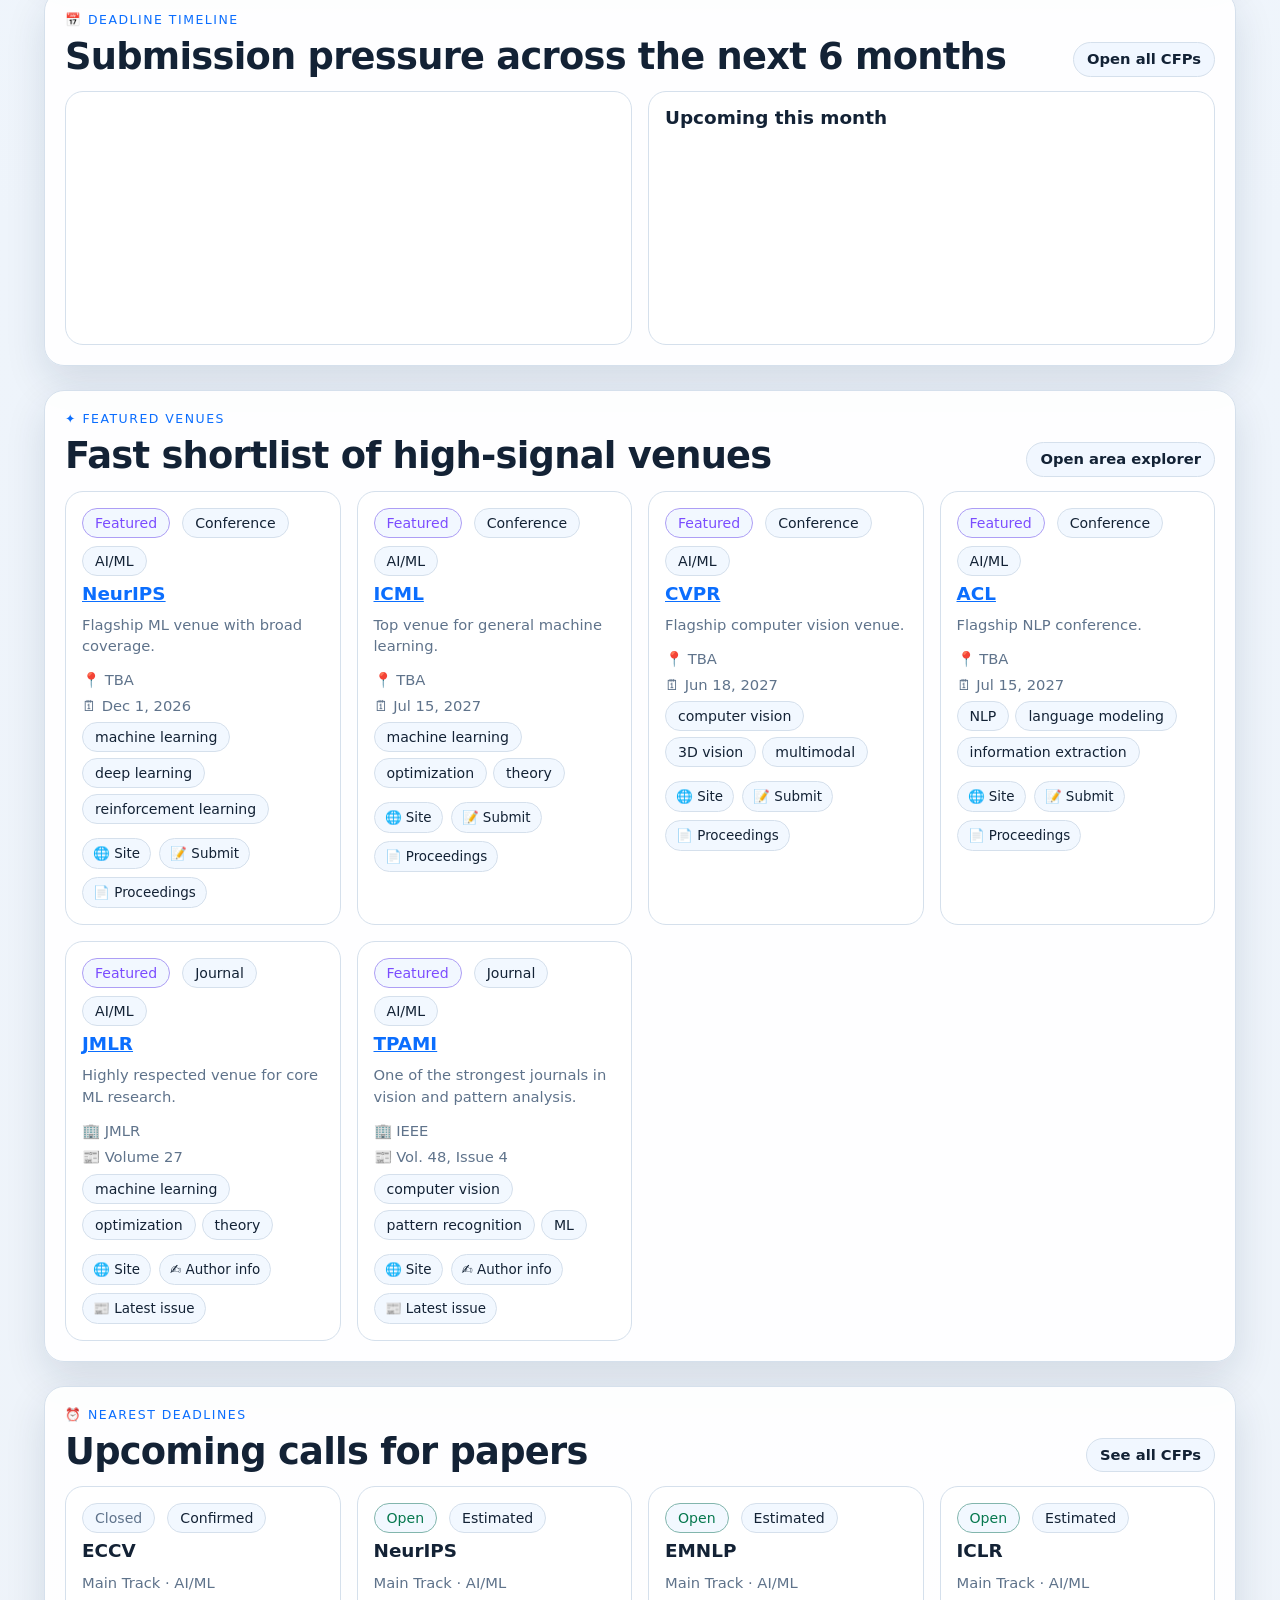
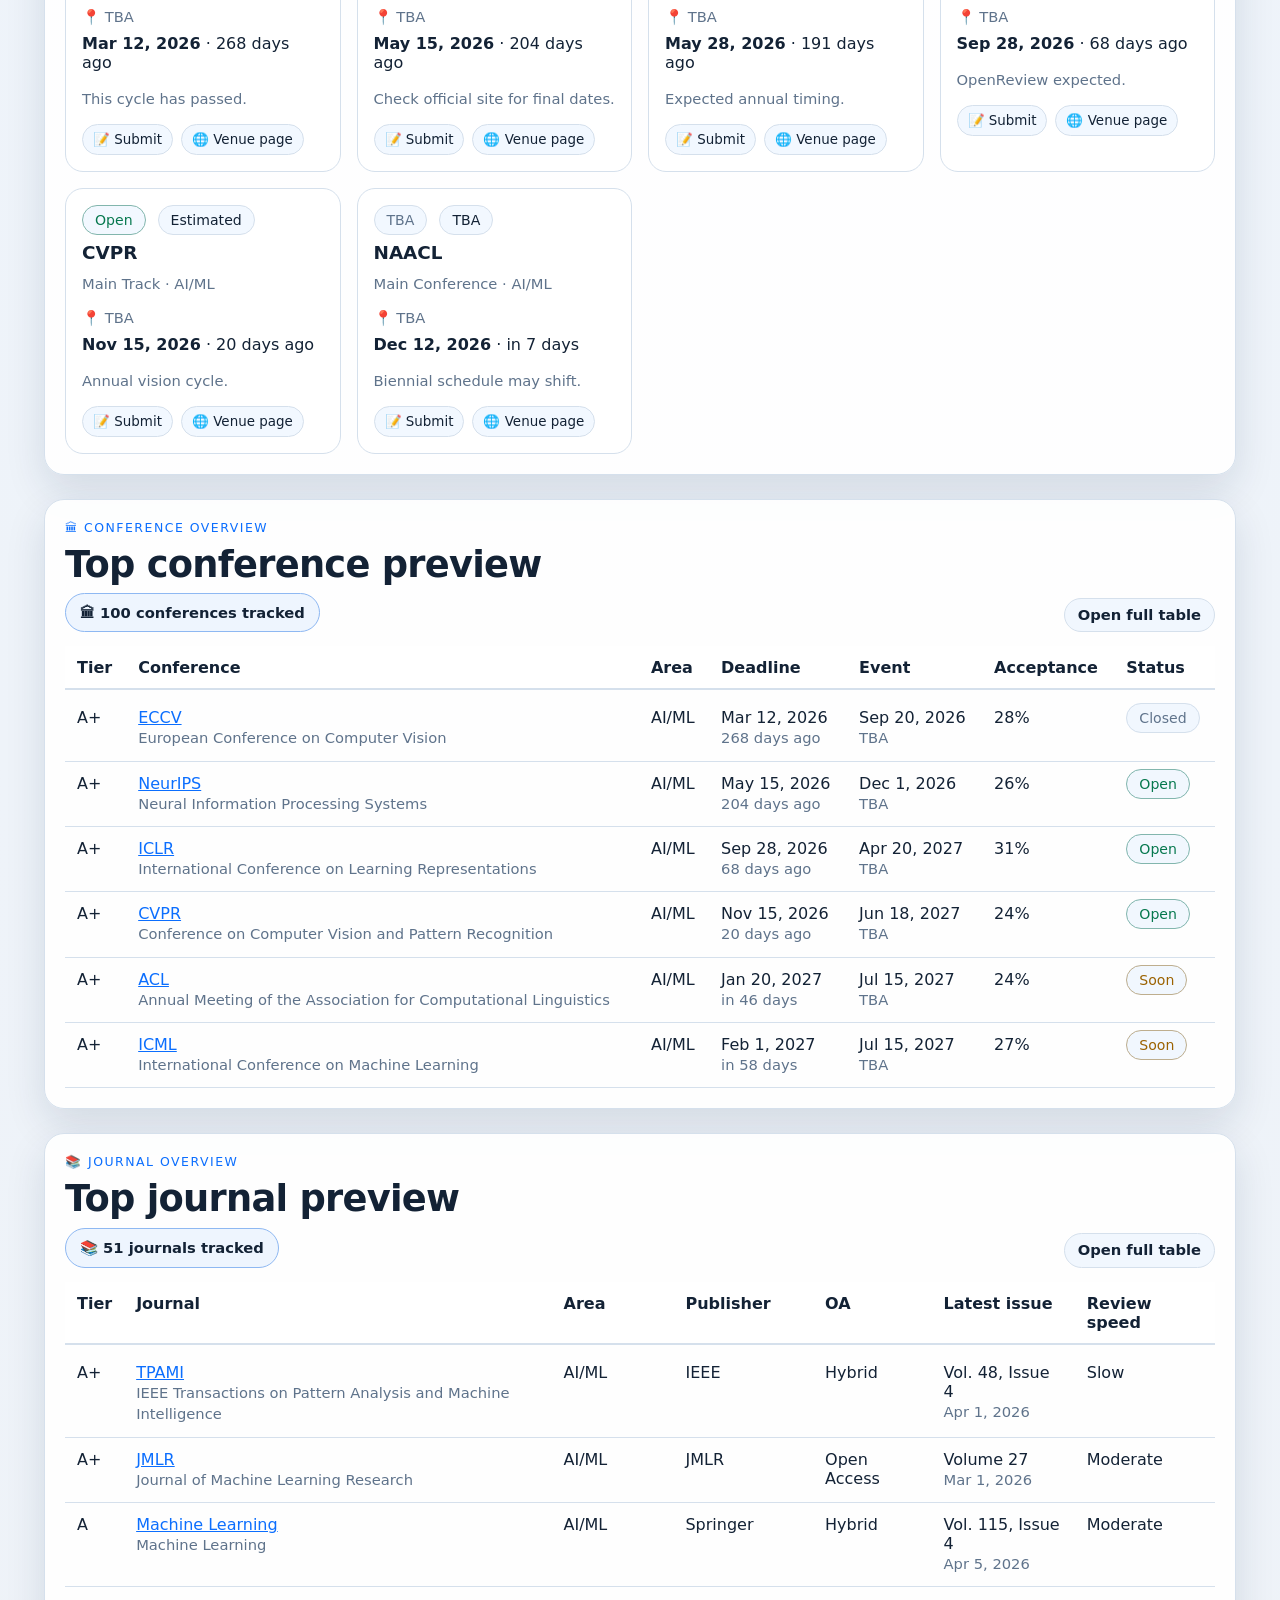
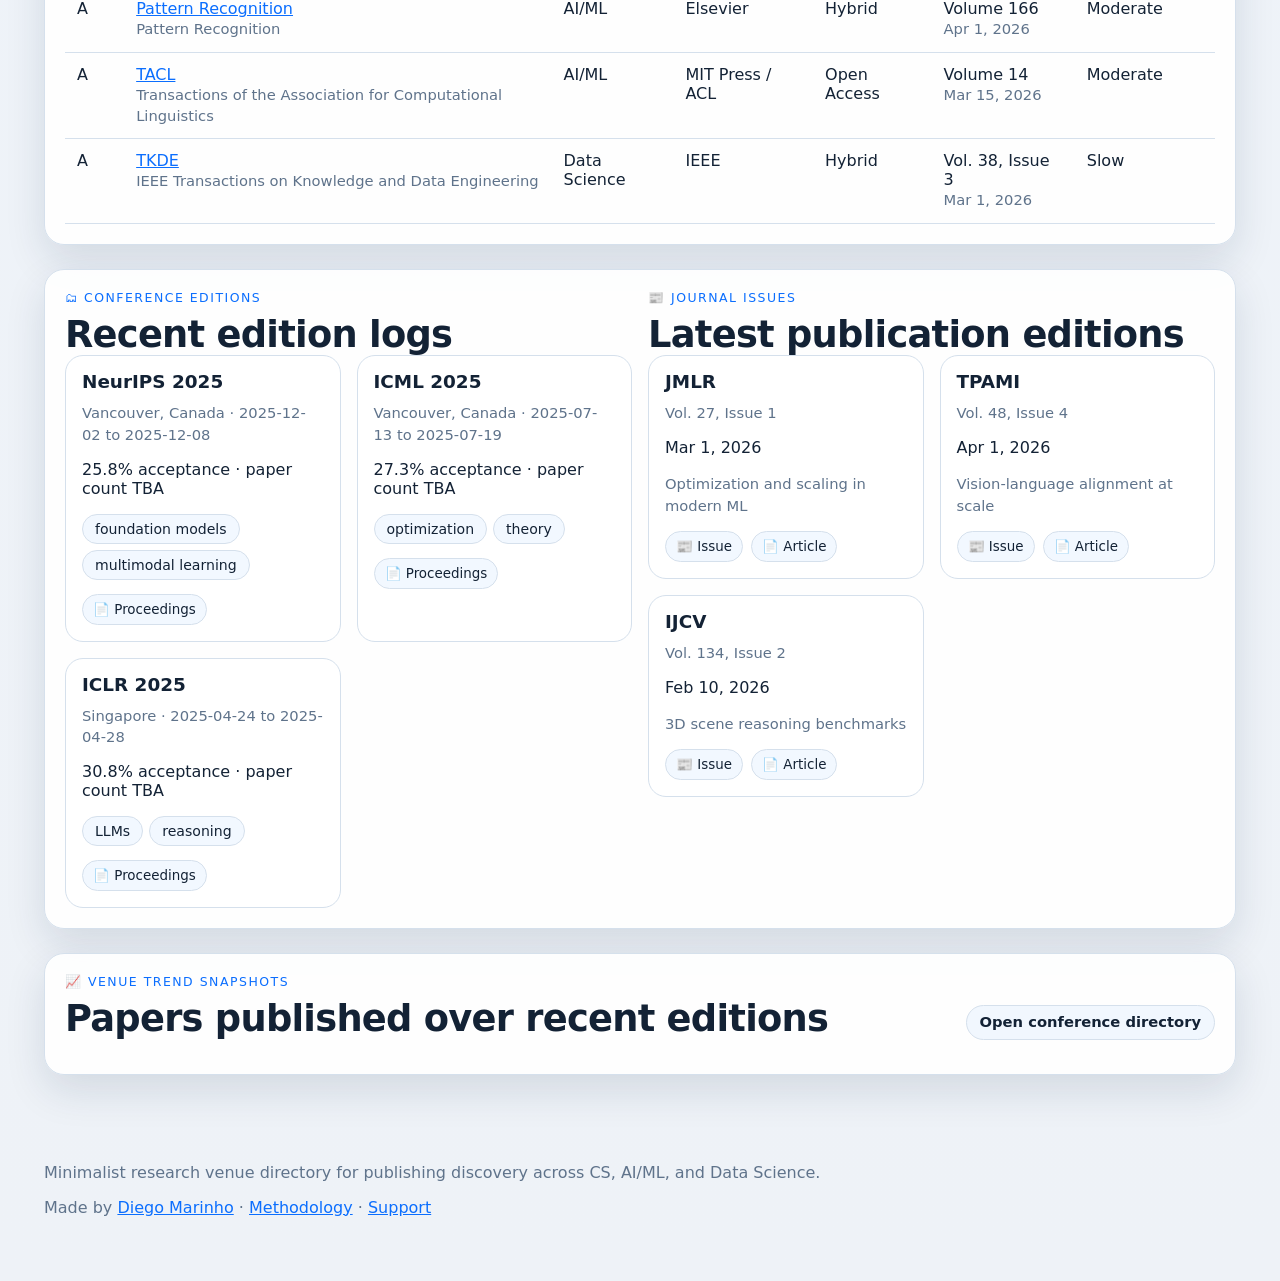
==== commit 6ce70cfc: "Rebrand site to VenueAtlas and improve SEO metadata" ====
--- a/docs/index.html
+++ b/docs/index.html
@@ -3,22 +3,33 @@
   <head>
     <meta charset="utf-8" />
     <meta name="viewport" content="width=device-width, initial-scale=1" />
-    <title>Top Research Venues for CS / AI / Data Science</title>
+    <title>VenueAtlas — Top Research Conferences and Journals for CS, AI/ML, and Data Science</title>
+    <meta name="description" content="VenueAtlas helps researchers discover top conferences, journals, deadlines, venue history, and publishing paths across Computer Science, AI/ML, and Data Science." />
+    <link rel="canonical" href="https://dmoliveira.github.io/ai-research/index.html" />
+    <meta property="og:title" content="VenueAtlas — Top Research Conferences and Journals" />
+    <meta property="og:description" content="Discover top conferences, journals, deadlines, and venue trends across CS, AI/ML, and Data Science." />
+    <meta property="og:type" content="website" />
+    <meta property="og:url" content="https://dmoliveira.github.io/ai-research/index.html" />
+    <meta property="og:image" content="https://dmoliveira.github.io/ai-research/assets/hero-banner.svg" />
+    <meta name="twitter:card" content="summary_large_image" />
+    <meta name="twitter:title" content="VenueAtlas — Top Research Conferences and Journals" />
+    <meta name="twitter:description" content="Track top venues, deadlines, and publishing routes across CS, AI/ML, and Data Science." />
+    <script type="application/ld+json">{"@context":"https://schema.org","@type":"WebSite","name":"VenueAtlas","url":"https://dmoliveira.github.io/ai-research/","description":"Directory of top research conferences, journals, deadlines, and venue trends for CS, AI/ML, and Data Science."}</script>
     <link rel="stylesheet" href="./styles.css" />
   </head>
   <body>
     <div class="topbar-shell">
       <div class="topbar">
         <div class="brand-group">
-          <a class="author-link" href="https://dmoliveira.github.io/my-cv-public/cv/human/" target="_blank" rel="noreferrer">✦ Made by <strong>Diego Marinho</strong></a>
+          <a class="author-link" href="https://dmoliveira.github.io/my-cv-public/cv/human/" target="_blank" rel="noreferrer">✦ <strong>VenueAtlas</strong> <span class="brand-byline">by Diego Marinho</span></a>
           <a class="home-link" href="./index.html">🏠 Home</a>
         </div>
         <nav class="topbar-nav">
           <a href="./conferences.html">Conferences</a>
           <a href="./journals.html">Journals</a>
           <a href="./areas.html">Areas</a>
-          <a href="./cfp.html">Upcoming CFPs</a>
-          <a href="./methodology.html">Methodology</a>
+          <a href="./cfp.html">Deadlines</a>
+          <a href="./methodology.html">About</a>
           <a href="./support.html">Support</a>
         </nav>
         <div class="theme-toggle" role="group" aria-label="Theme selector">
@@ -31,10 +42,10 @@
 
     <header class="hero">
       <div class="hero-copy">
-        <p class="eyebrow">Updated 2026 · GitHub Pages ready</p>
-        <h1>Top research conferences and journals for Computer Science, AI/ML, and Data Science</h1>
+        <p class="eyebrow">VenueAtlas · Updated 2026 · GitHub Pages ready</p>
+        <h1>VenueAtlas for top research conferences, journals, and deadlines</h1>
         <p>
-          Search top venues, compare journals and conferences, track calls for papers, explore venue-to-area relationships,
+          Discover top venues, compare journals and conferences, track calls for papers, explore venue-to-area relationships,
           and browse standardized conference edition logs and journal issue logs.
         </p>
         <div class="badge-row">
@@ -65,6 +76,45 @@
       <section class="panel">
         <div class="section-head">
           <div>
+            <p class="eyebrow">✨ What’s new</p>
+            <h2>Recent updates and upcoming publishing moments</h2>
+          </div>
+          <a class="cta-link" href="./methodology.html">How updates are curated</a>
+        </div>
+        <div class="split-grid">
+          <div class="graph-side-card stack-md">
+            <h3>Updated this month</h3>
+            <div id="updates-this-month" class="stack-sm"></div>
+          </div>
+          <div class="graph-side-card stack-md">
+            <h3>Recently verified</h3>
+            <div id="recently-verified" class="stack-sm"></div>
+          </div>
+        </div>
+      </section>
+
+      <section class="panel">
+        <div class="section-head">
+          <div>
+            <p class="eyebrow">📅 Deadline timeline</p>
+            <h2>Submission pressure across the next 6 months</h2>
+          </div>
+          <a class="cta-link" href="./cfp.html">Open all CFPs</a>
+        </div>
+        <div class="split-grid">
+          <div class="graph-side-card stack-md">
+            <div id="deadline-timeline" class="timeline-bars"></div>
+          </div>
+          <div class="graph-side-card stack-md">
+            <h3>Upcoming this month</h3>
+            <div id="deadlines-this-month" class="stack-sm"></div>
+          </div>
+        </div>
+      </section>
+
+      <section class="panel">
+        <div class="section-head">
+          <div>
             <p class="eyebrow">✦ Featured venues</p>
             <h2>Fast shortlist of high-signal venues</h2>
           </div>
@@ -88,7 +138,8 @@
         <div class="section-head">
           <div>
             <p class="eyebrow">🏛 Conference overview</p>
-            <h2>Top conference preview <span id="overview-conference-total" class="badge"></span></h2>
+            <h2>Top conference preview</h2>
+            <div class="headline-meta"><span id="overview-conference-total" class="summary-pill"></span></div>
           </div>
           <a class="cta-link" href="./conferences.html">Open full table</a>
         </div>
@@ -106,7 +157,8 @@
         <div class="section-head">
           <div>
             <p class="eyebrow">📚 Journal overview</p>
-            <h2>Top journal preview <span id="overview-journal-total" class="badge"></span></h2>
+            <h2>Top journal preview</h2>
+            <div class="headline-meta"><span id="overview-journal-total" class="summary-pill"></span></div>
           </div>
           <a class="cta-link" href="./journals.html">Open full table</a>
         </div>
--- a/docs/styles.css
+++ b/docs/styles.css
@@ -65,9 +65,12 @@
 .topbar {
   width: 100%;
   display: grid;
-  grid-template-columns: auto minmax(0,1fr) minmax(220px,320px) auto;
-  align-items: center;
-  gap: 20px;
+  grid-template-columns: auto minmax(0, 1fr) auto;
+  grid-template-areas:
+    "brand search theme"
+    "nav nav nav";
+  align-items: center;
+  gap: 14px 20px;
   padding: 16px 24px;
   border-bottom: 1px solid var(--line);
   background: color-mix(in srgb, var(--panel-solid) 88%, transparent);
@@ -80,11 +83,17 @@
   white-space: nowrap;
   font-weight: 500;
 }
+.brand-byline {
+  font-weight: 500;
+  color: var(--muted);
+}
 .brand-group {
+  grid-area: brand;
   display: flex;
   align-items: center;
   gap: 10px;
-  flex-wrap: wrap;
+  flex-wrap: nowrap;
+  min-width: max-content;
 }
 .home-link {
   text-decoration: none;
@@ -107,36 +116,47 @@
   gap: 10px;
 }
 .topbar-nav {
-  justify-content: flex-start;
+  grid-area: nav;
+  justify-content: center;
   row-gap: 8px;
   flex-wrap: wrap;
   overflow-x: visible;
   white-space: normal;
-  padding-bottom: 2px;
-}
-.theme-toggle { justify-content: flex-end; }
+  padding-top: 2px;
+}
+.theme-toggle {
+  grid-area: theme;
+  justify-content: flex-end;
+  flex-wrap: nowrap;
+  white-space: nowrap;
+}
 .topbar-search {
+  grid-area: search;
   display: flex;
   align-items: center;
   gap: 8px;
   min-width: 0;
+  width: min(100%, 360px);
+  justify-self: end;
 }
 .topbar-search input,
 .topbar-search select {
   min-width: 0;
   width: 100%;
-  padding: 10px 12px;
-  border-radius: 999px;
-}
-.topbar-search select { width: 120px; flex: 0 0 120px; }
+  padding: 9px 12px;
+  border-radius: 999px;
+}
+.topbar-search input { flex: 1 1 180px; }
+.topbar-search select { width: 84px; flex: 0 0 84px; }
 .topbar-search button {
   border: 1px solid var(--line);
   background: var(--chip);
   color: var(--text);
   border-radius: 999px;
-  padding: 10px 12px;
+  padding: 9px 11px;
   cursor: pointer;
   font-weight: 600;
+  flex: 0 0 auto;
 }
 .topbar-search button:hover { background: var(--chip-strong); }
 .topbar-nav a, .theme-button, .page-button, .hero-nav a, .chip, .cta-link {
@@ -211,6 +231,25 @@
   background: var(--chip);
 }
 .section-head { display: flex; justify-content: space-between; gap: 18px; align-items: end; margin-bottom: 14px; }
+.headline-meta {
+  display: flex;
+  flex-wrap: wrap;
+  gap: 10px;
+  margin: 8px 0 0;
+}
+.summary-pill {
+  display: inline-flex;
+  align-items: center;
+  gap: 8px;
+  margin: 0;
+  padding: 10px 14px;
+  border-radius: 999px;
+  border: 1px solid color-mix(in srgb, var(--accent) 35%, var(--line));
+  background: color-mix(in srgb, var(--chip-strong) 80%, transparent);
+  color: var(--text);
+  font-weight: 700;
+  font-size: .92rem;
+}
 .controls {
   display: grid;
   grid-template-columns: minmax(280px, 1.4fr) repeat(4, minmax(150px, 1fr));
@@ -232,29 +271,33 @@
   align-items: center;
   gap: 12px;
   margin: 14px 0 16px;
-  padding: 10px 0 2px;
+  padding: 12px 14px;
+  border: 1px solid var(--line);
+  border-radius: 16px;
+  background: color-mix(in srgb, var(--panel-solid) 90%, transparent);
 }
 .pagination-bar:empty { display: none; }
 .pagination-meta {
+  color: var(--text);
+  font-size: .92rem;
+  font-weight: 600;
+}
+.pagination-actions {
+  display: flex;
+  align-items: center;
+  gap: 10px;
+  flex-wrap: wrap;
+}
+.pagination-size {
+  display: flex;
+  align-items: center;
+  gap: 8px;
   color: var(--muted);
-  font-size: .9rem;
-}
-.pagination-actions {
-  display: flex;
-  align-items: center;
-  gap: 10px;
-  flex-wrap: wrap;
-}
-.pagination-size {
-  display: flex;
-  align-items: center;
-  gap: 8px;
-  color: var(--muted);
-  font-size: .9rem;
+  font-size: .88rem;
 }
 .pagination-size select { min-width: 88px; width: 88px; }
 .page-button[disabled] { opacity: .5; cursor: not-allowed; }
-.page-button { min-width: 108px; }
+.page-button { min-width: 108px; font-weight: 700; }
 .table-wrap { overflow: auto; }
 table { width: 100%; border-collapse: separate; border-spacing: 0; }
 th, td { padding: 12px 12px; border-bottom: 1px solid var(--line); vertical-align: top; }
@@ -291,6 +334,90 @@
   color: var(--muted);
   font-size: .92rem;
 }
+.trust-row, .source-links, .update-list {
+  display: flex;
+  flex-wrap: wrap;
+  gap: 8px;
+}
+.trust-inline {
+  color: var(--muted);
+  font-size: .84rem;
+}
+.trust-badge,
+.freshness-pill,
+.confidence-pill {
+  display: inline-flex;
+  align-items: center;
+  gap: 6px;
+  padding: 6px 10px;
+  border-radius: 999px;
+  border: 1px solid var(--line);
+  background: var(--chip);
+  font-size: .82rem;
+}
+.confidence-high,
+.confidence-confirmed { border-color: color-mix(in srgb, var(--success) 38%, var(--line)); color: var(--success); }
+.confidence-medium,
+.confidence-estimated { border-color: color-mix(in srgb, var(--warning) 38%, var(--line)); color: var(--warning); }
+.confidence-low,
+.confidence-tba { color: var(--muted); }
+.timeline-bars {
+  display: grid;
+  grid-template-columns: repeat(6, minmax(60px, 1fr));
+  align-items: end;
+  gap: 14px;
+  min-height: 220px;
+}
+.timeline-bar-item {
+  display: grid;
+  justify-items: center;
+  gap: 8px;
+}
+.timeline-bar-link {
+  width: 100%;
+  max-width: 54px;
+  border-radius: 14px 14px 8px 8px;
+  background: linear-gradient(180deg, var(--accent), color-mix(in srgb, var(--accent2) 25%, var(--accent)));
+  border: 1px solid color-mix(in srgb, var(--accent) 40%, var(--line));
+  display: block;
+}
+.timeline-month,
+.timeline-count { font-size: .82rem; color: var(--muted); text-align: center; }
+.update-item {
+  border: 1px solid var(--line);
+  border-radius: 14px;
+  padding: 12px 14px;
+  background: color-mix(in srgb, var(--panel-solid) 90%, transparent);
+}
+.update-item p { margin: 0; }
+.detail-title-link {
+  color: inherit;
+  text-decoration: none;
+}
+.detail-title-link:hover { color: var(--accent); }
+.snapshot-grid {
+  display: grid;
+  grid-template-columns: repeat(auto-fit, minmax(160px, 1fr));
+  gap: 10px;
+}
+.snapshot-card {
+  border: 1px solid var(--line);
+  border-radius: 14px;
+  padding: 12px;
+  background: color-mix(in srgb, var(--panel-solid) 92%, transparent);
+}
+.snapshot-card strong,
+.snapshot-card span { display: block; }
+.history-list {
+  display: grid;
+  gap: 12px;
+}
+.history-item {
+  border: 1px solid var(--line);
+  border-radius: 14px;
+  padding: 14px;
+  background: color-mix(in srgb, var(--panel-solid) 92%, transparent);
+}
 .mini-link {
   display: inline-flex;
   align-items: center;
@@ -377,8 +504,17 @@
 
 @media (max-width: 980px) {
   .topbar { grid-template-columns: 1fr; justify-items: stretch; gap: 12px; }
+  .topbar {
+    grid-template-areas:
+      "brand"
+      "search"
+      "nav"
+      "theme";
+  }
   .brand-group, .topbar-nav, .theme-toggle { justify-content: center; }
-  .topbar-search { justify-content: center; }
+  .brand-group { flex-wrap: wrap; min-width: 0; }
+  .topbar-search { justify-content: center; justify-self: center; width: 100%; }
+  .theme-toggle { flex-wrap: wrap; white-space: normal; }
   .hero { grid-template-columns: 1fr; min-height: auto; gap: 24px; padding-top: 28px; padding-bottom: 20px; }
   .section-head { flex-direction: column; align-items: stretch; }
   .controls, .split-grid { grid-template-columns: 1fr 1fr; }
@@ -388,6 +524,10 @@
 
 @media (max-width: 680px) {
   .topbar { padding: 12px 16px; }
+  .topbar-search { flex-wrap: wrap; }
+  .topbar-search select,
+  .topbar-search input,
+  .topbar-search button { width: 100%; flex: 1 1 100%; }
   .controls, .split-grid { grid-template-columns: 1fr; }
   main, .hero, .footer, .narrow { padding: 18px; }
   .hero-copy > p:not(.eyebrow) { font-size: 1rem; }
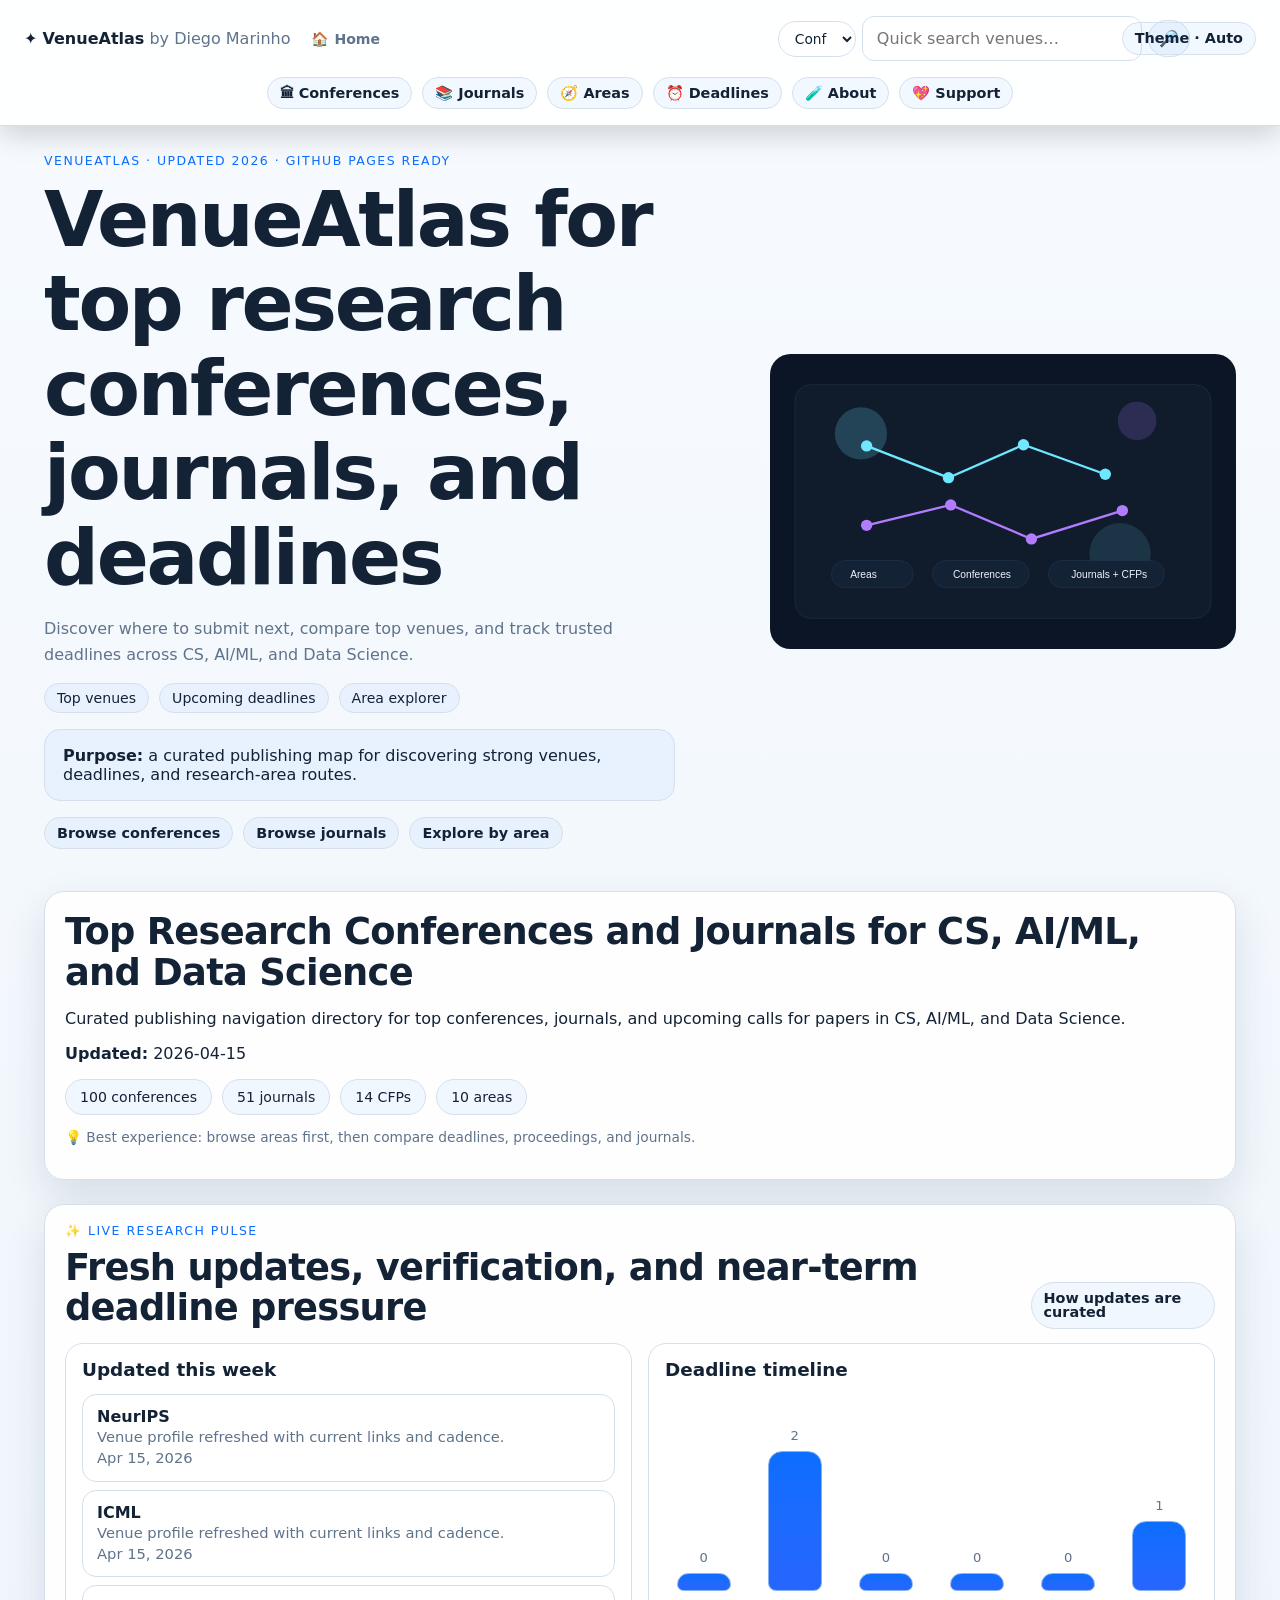
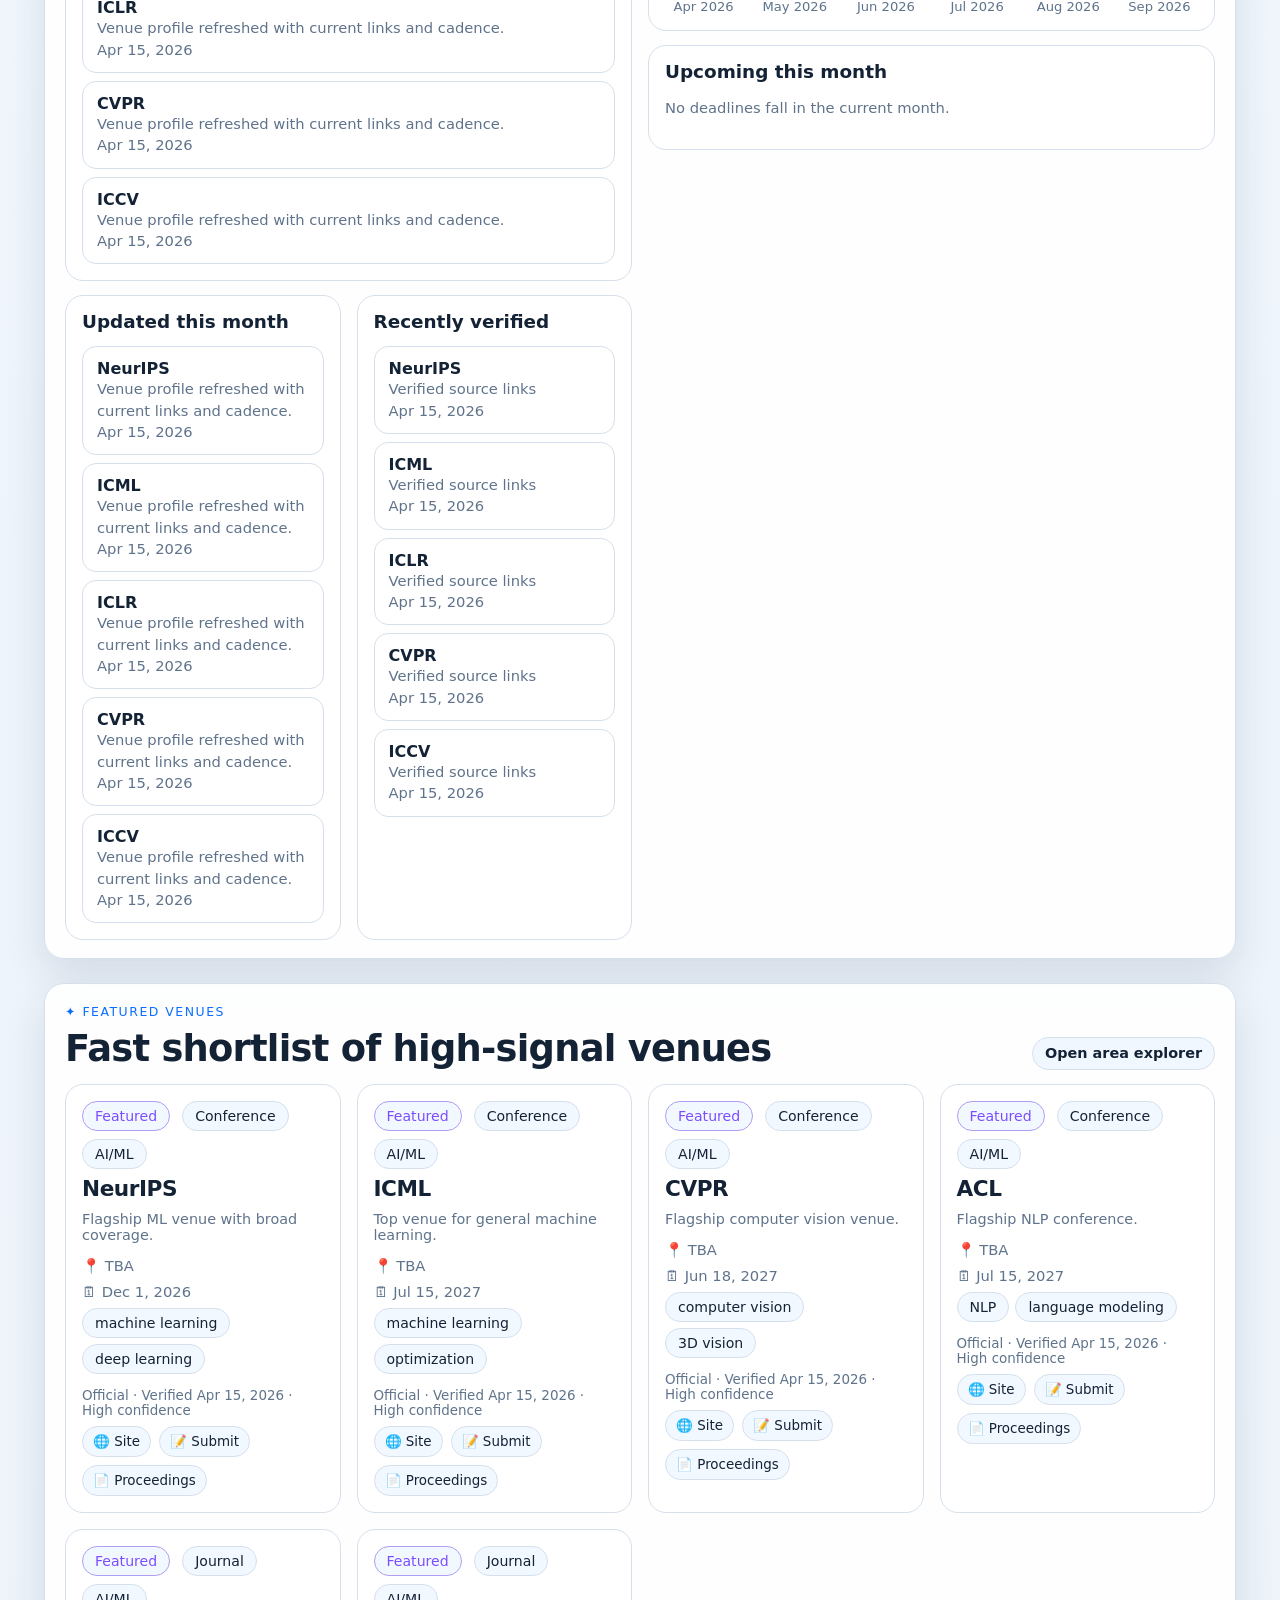
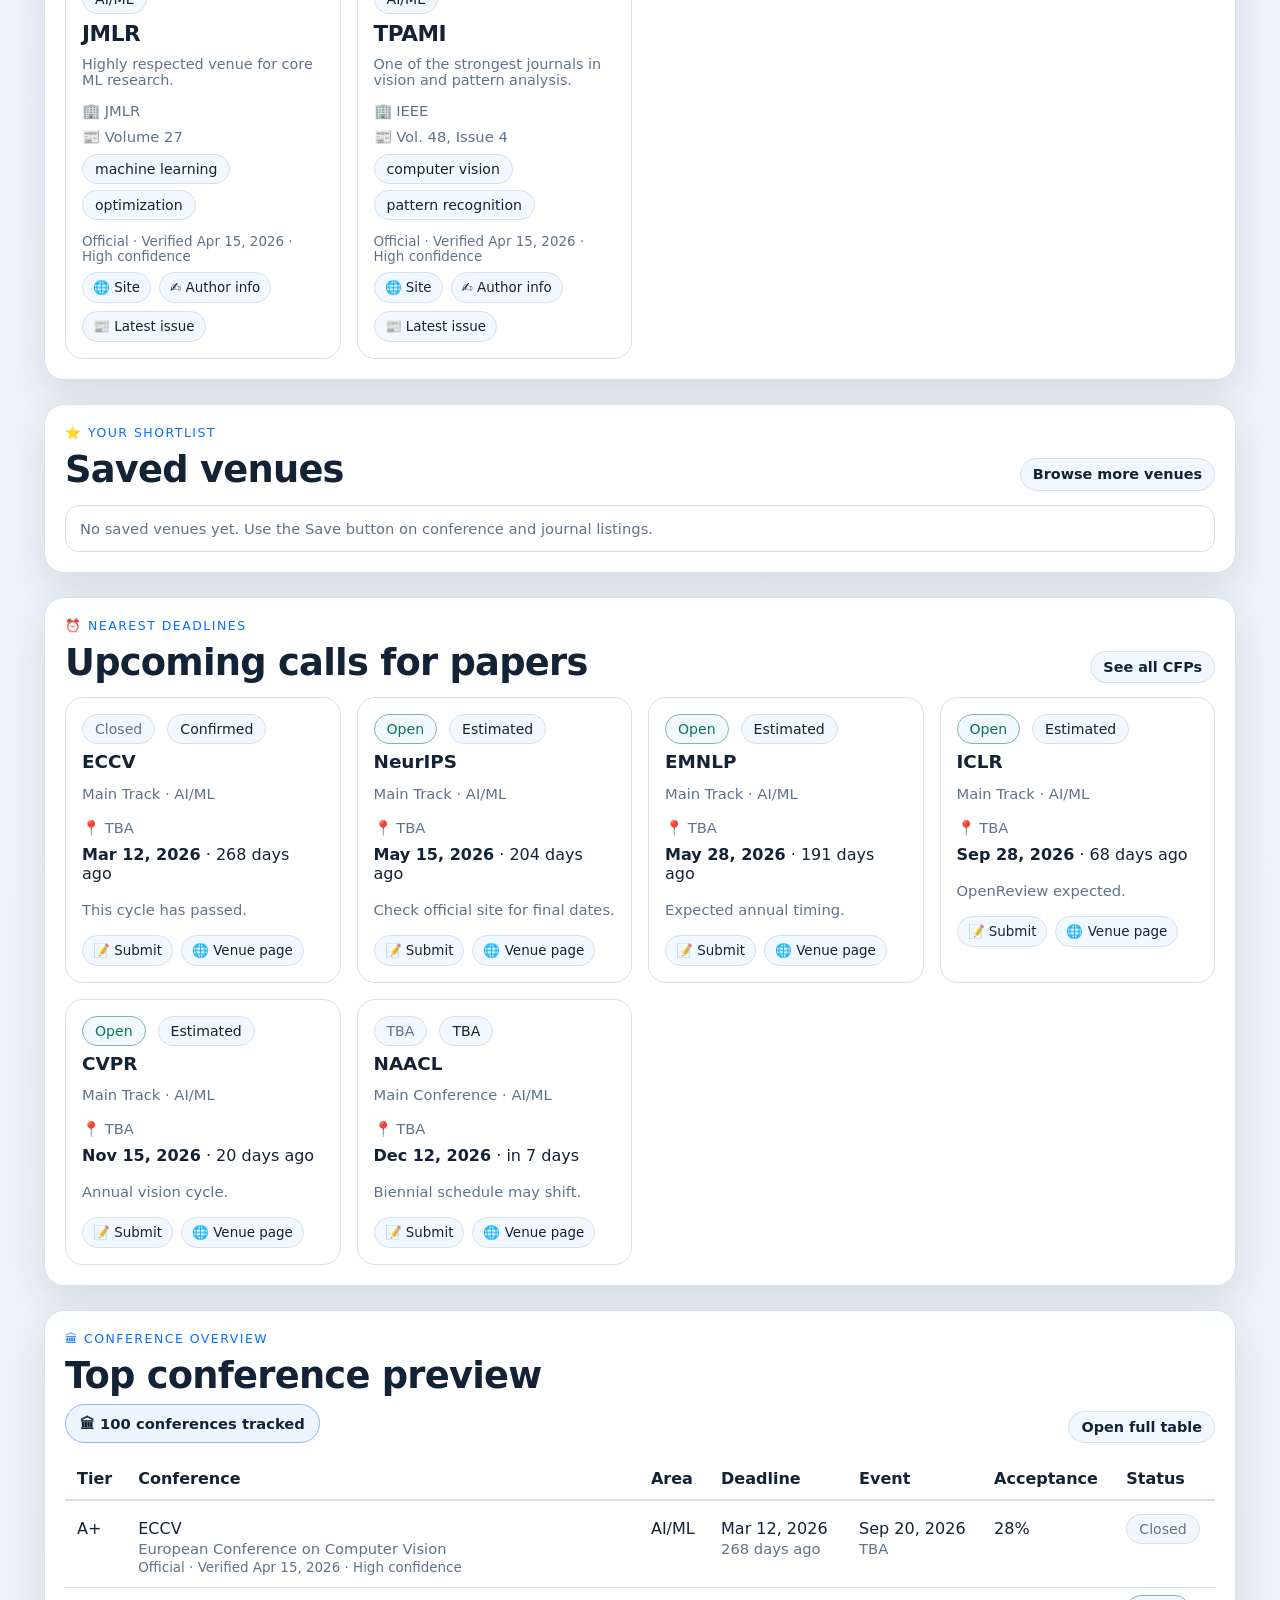
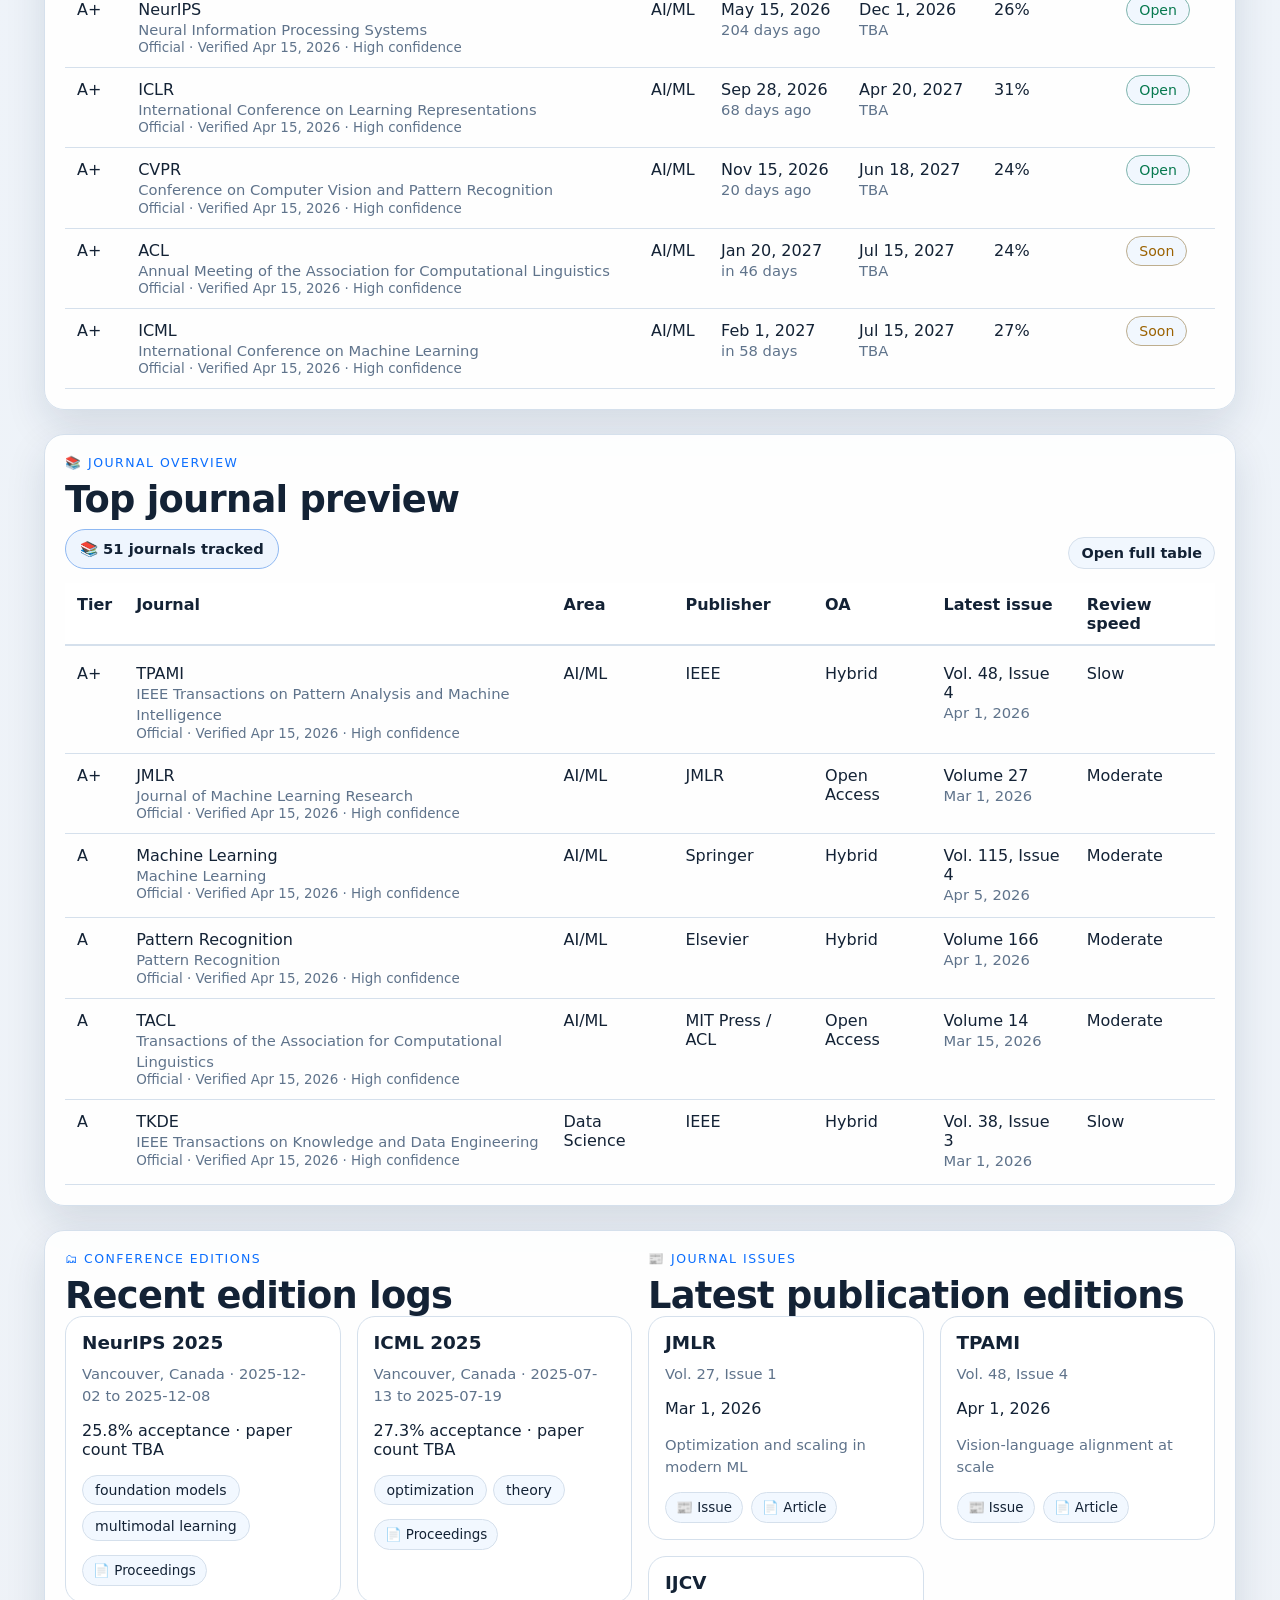
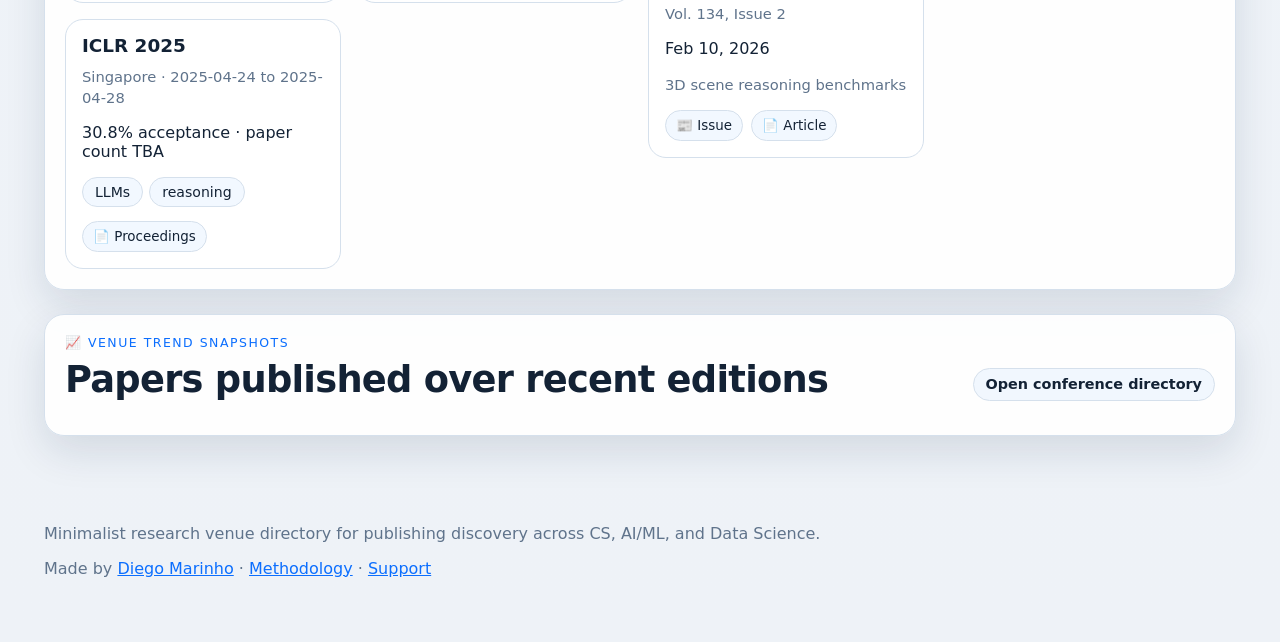
==== commit 41c81323: "Compress homepage top area and refine featured cards" ====
--- a/docs/index.html
+++ b/docs/index.html
@@ -5,16 +5,16 @@
     <meta name="viewport" content="width=device-width, initial-scale=1" />
     <title>VenueAtlas — Top Research Conferences and Journals for CS, AI/ML, and Data Science</title>
     <meta name="description" content="VenueAtlas helps researchers discover top conferences, journals, deadlines, venue history, and publishing paths across Computer Science, AI/ML, and Data Science." />
-    <link rel="canonical" href="https://dmoliveira.github.io/ai-research/index.html" />
+    <link rel="canonical" href="https://dmoliveira.github.io/top-research-venues/index.html" />
     <meta property="og:title" content="VenueAtlas — Top Research Conferences and Journals" />
     <meta property="og:description" content="Discover top conferences, journals, deadlines, and venue trends across CS, AI/ML, and Data Science." />
     <meta property="og:type" content="website" />
-    <meta property="og:url" content="https://dmoliveira.github.io/ai-research/index.html" />
-    <meta property="og:image" content="https://dmoliveira.github.io/ai-research/assets/hero-banner.svg" />
+    <meta property="og:url" content="https://dmoliveira.github.io/top-research-venues/index.html" />
+    <meta property="og:image" content="https://dmoliveira.github.io/top-research-venues/assets/hero-banner.svg" />
     <meta name="twitter:card" content="summary_large_image" />
     <meta name="twitter:title" content="VenueAtlas — Top Research Conferences and Journals" />
     <meta name="twitter:description" content="Track top venues, deadlines, and publishing routes across CS, AI/ML, and Data Science." />
-    <script type="application/ld+json">{"@context":"https://schema.org","@type":"WebSite","name":"VenueAtlas","url":"https://dmoliveira.github.io/ai-research/","description":"Directory of top research conferences, journals, deadlines, and venue trends for CS, AI/ML, and Data Science."}</script>
+    <script type="application/ld+json">{"@context":"https://schema.org","@type":"WebSite","name":"VenueAtlas","url":"https://dmoliveira.github.io/top-research-venues/","description":"Directory of top research conferences, journals, deadlines, and venue trends for CS, AI/ML, and Data Science."}</script>
     <link rel="stylesheet" href="./styles.css" />
   </head>
   <body>
@@ -33,9 +33,7 @@
           <a href="./support.html">Support</a>
         </nav>
         <div class="theme-toggle" role="group" aria-label="Theme selector">
-          <button data-theme-option="auto" class="theme-button">Auto</button>
-          <button data-theme-option="light" class="theme-button">Light</button>
-          <button data-theme-option="dark" class="theme-button">Dark</button>
+          <button data-theme-cycle class="theme-button theme-button-compact">Theme · Auto</button>
         </div>
       </div>
     </div>
@@ -44,20 +42,14 @@
       <div class="hero-copy">
         <p class="eyebrow">VenueAtlas · Updated 2026 · GitHub Pages ready</p>
         <h1>VenueAtlas for top research conferences, journals, and deadlines</h1>
-        <p>
-          Discover top venues, compare journals and conferences, track calls for papers, explore venue-to-area relationships,
-          and browse standardized conference edition logs and journal issue logs.
-        </p>
+        <p>Discover where to submit next, compare top venues, and track trusted deadlines across CS, AI/ML, and Data Science.</p>
         <div class="badge-row">
           <span class="badge">Top venues</span>
           <span class="badge">Upcoming deadlines</span>
           <span class="badge">Area explorer</span>
-          <span class="badge">Conference logs</span>
-          <span class="badge">Journal issues</span>
         </div>
         <div class="hero-note panel-inline">
-          <strong>Purpose:</strong> a curated research publishing directory to help people discover where to submit, what to read,
-          and how venues connect across areas. This is a navigation layer, <strong>not an official ranking body</strong>.
+          <strong>Purpose:</strong> a curated publishing map for discovering strong venues, deadlines, and research-area routes.
         </div>
         <div class="hero-nav" style="margin-top: 16px;">
           <a href="./conferences.html">Browse conferences</a>
@@ -73,41 +65,40 @@
         <div id="meta-summary">Loading dataset…</div>
       </section>
 
-      <section class="panel">
-        <div class="section-head">
-          <div>
-            <p class="eyebrow">✨ What’s new</p>
-            <h2>Recent updates and upcoming publishing moments</h2>
+      <section class="panel panel-compact">
+        <div class="section-head">
+          <div>
+            <p class="eyebrow">✨ Live research pulse</p>
+            <h2>Fresh updates, verification, and near-term deadline pressure</h2>
           </div>
           <a class="cta-link" href="./methodology.html">How updates are curated</a>
         </div>
-        <div class="split-grid">
-          <div class="graph-side-card stack-md">
-            <h3>Updated this month</h3>
-            <div id="updates-this-month" class="stack-sm"></div>
-          </div>
-          <div class="graph-side-card stack-md">
-            <h3>Recently verified</h3>
-            <div id="recently-verified" class="stack-sm"></div>
-          </div>
-        </div>
-      </section>
-
-      <section class="panel">
-        <div class="section-head">
-          <div>
-            <p class="eyebrow">📅 Deadline timeline</p>
-            <h2>Submission pressure across the next 6 months</h2>
-          </div>
-          <a class="cta-link" href="./cfp.html">Open all CFPs</a>
-        </div>
-        <div class="split-grid">
-          <div class="graph-side-card stack-md">
-            <div id="deadline-timeline" class="timeline-bars"></div>
-          </div>
-          <div class="graph-side-card stack-md">
-            <h3>Upcoming this month</h3>
-            <div id="deadlines-this-month" class="stack-sm"></div>
+        <div class="split-grid live-pulse-grid">
+          <div class="stack-md">
+            <div class="graph-side-card stack-md">
+              <h3>Updated this week</h3>
+              <div id="updates-this-week" class="stack-sm"></div>
+            </div>
+            <div class="split-grid compact-split">
+              <div class="graph-side-card stack-md">
+                <h3>Updated this month</h3>
+                <div id="updates-this-month" class="stack-sm"></div>
+              </div>
+              <div class="graph-side-card stack-md">
+                <h3>Recently verified</h3>
+                <div id="recently-verified" class="stack-sm"></div>
+              </div>
+            </div>
+          </div>
+          <div class="stack-md">
+            <div class="graph-side-card stack-md">
+              <h3>Deadline timeline</h3>
+              <div id="deadline-timeline" class="timeline-bars"></div>
+            </div>
+            <div class="graph-side-card stack-md">
+              <h3>Upcoming this month</h3>
+              <div id="deadlines-this-month" class="stack-sm"></div>
+            </div>
           </div>
         </div>
       </section>
@@ -121,6 +112,17 @@
           <a class="cta-link" href="./areas.html">Open area explorer</a>
         </div>
         <div id="featured-grid" class="card-grid"></div>
+      </section>
+
+      <section class="panel">
+        <div class="section-head">
+          <div>
+            <p class="eyebrow">⭐ Your shortlist</p>
+            <h2>Saved venues</h2>
+          </div>
+          <a class="cta-link" href="./conferences.html">Browse more venues</a>
+        </div>
+        <div id="watchlist-grid" class="card-grid"></div>
       </section>
 
       <section class="panel">
--- a/docs/styles.css
+++ b/docs/styles.css
@@ -97,18 +97,19 @@
 }
 .home-link {
   text-decoration: none;
-  border: 1px solid var(--line);
-  padding: 9px 12px;
-  border-radius: 999px;
-  background: var(--chip);
-  color: var(--text);
+  border: 1px solid transparent;
+  padding: 7px 10px;
+  border-radius: 999px;
+  background: transparent;
+  color: var(--muted);
   font-weight: 600;
-  font-size: .9rem;
+  font-size: .88rem;
   white-space: nowrap;
 }
 .home-link:hover {
-  background: var(--chip-strong);
-  border-color: color-mix(in srgb, var(--accent) 45%, var(--line));
+  background: var(--chip);
+  border-color: var(--line);
+  color: var(--text);
 }
 .topbar-nav, .theme-toggle, .badge-row, .hero-nav, .stat-grid, .legend-row, .chip-row {
   display: flex;
@@ -127,52 +128,56 @@
 .theme-toggle {
   grid-area: theme;
   justify-content: flex-end;
-  flex-wrap: nowrap;
-  white-space: nowrap;
+  margin-left: 4px;
 }
 .topbar-search {
   grid-area: search;
   display: flex;
   align-items: center;
-  gap: 8px;
+  gap: 6px;
   min-width: 0;
-  width: min(100%, 360px);
+  width: min(100%, 320px);
   justify-self: end;
 }
 .topbar-search input,
 .topbar-search select {
   min-width: 0;
   width: 100%;
-  padding: 9px 12px;
+  padding: 8px 12px;
   border-radius: 999px;
 }
 .topbar-search input { flex: 1 1 180px; }
-.topbar-search select { width: 84px; flex: 0 0 84px; }
+.topbar-search select { width: 78px; flex: 0 0 78px; font-size: .86rem; }
 .topbar-search button {
   border: 1px solid var(--line);
   background: var(--chip);
   color: var(--text);
   border-radius: 999px;
-  padding: 9px 11px;
+  padding: 8px 10px;
   cursor: pointer;
   font-weight: 600;
   flex: 0 0 auto;
+  min-width: 38px;
+  display: inline-flex;
+  align-items: center;
+  justify-content: center;
 }
 .topbar-search button:hover { background: var(--chip-strong); }
 .topbar-nav a, .theme-button, .page-button, .hero-nav a, .chip, .cta-link {
   text-decoration: none;
   border: 1px solid var(--line);
-  padding: 9px 13px;
+  padding: 8px 12px;
   border-radius: 999px;
   background: var(--chip);
   color: var(--text);
   cursor: pointer;
   font-weight: 600;
-  font-size: .92rem;
+  font-size: .9rem;
   line-height: 1;
   transition: background .18s ease, border-color .18s ease, transform .18s ease;
 }
 .theme-button.is-active { background: var(--chip-strong); border-color: var(--accent); }
+.theme-button-compact { min-width: 98px; justify-content: center; }
 .topbar-nav a.is-current {
   background: var(--chip-strong);
   border-color: color-mix(in srgb, var(--accent) 55%, var(--line));
@@ -186,20 +191,20 @@
 .hero {
   display: grid;
   grid-template-columns: 1.2fr 0.8fr;
-  gap: 36px;
-  align-items: center;
-  min-height: calc(72vh - 100px);
-  padding-top: 40px;
-  padding-bottom: 36px;
+  gap: 28px;
+  align-items: center;
+  min-height: calc(56vh - 100px);
+  padding-top: 26px;
+  padding-bottom: 18px;
 }
 .hero-copy { max-width: 720px; }
-.hero-art { width: 100%; max-height: 380px; }
+.hero-art { width: 100%; max-height: 320px; }
 .eyebrow { text-transform: uppercase; letter-spacing: .12em; color: var(--accent); font-size: .78rem; margin: 0 0 10px; }
 h1, h2, h3 { line-height: 1.1; }
 h1 { font-size: clamp(2.6rem, 6vw, 4.8rem); margin: .2rem 0 1rem; letter-spacing: -0.03em; }
 h2 { font-size: clamp(1.7rem, 3.2vw, 2.3rem); margin: 0; letter-spacing: -0.02em; }
 h3 { font-size: 1.15rem; margin: 0 0 .5rem; }
-.hero-copy > p:not(.eyebrow) { font-size: 1.08rem; line-height: 1.65; color: var(--muted); max-width: 60ch; }
+.hero-copy > p:not(.eyebrow) { font-size: 1rem; line-height: 1.58; color: var(--muted); max-width: 58ch; }
 .hero-note { max-width: 62ch; }
 .badge, .tag, .status-badge {
   border: 1px solid var(--line);
@@ -223,6 +228,9 @@
   margin-bottom: 24px;
   box-shadow: var(--shadow);
 }
+.panel-compact { padding-top: 18px; padding-bottom: 18px; }
+.live-pulse-grid { align-items: start; }
+.compact-split { grid-template-columns: 1fr 1fr; gap: 12px; }
 .panel-inline {
   margin-top: 16px;
   padding: 16px 18px;
@@ -277,6 +285,12 @@
   background: color-mix(in srgb, var(--panel-solid) 90%, transparent);
 }
 .pagination-bar:empty { display: none; }
+.filter-chip { font-size: .84rem; padding: 8px 12px; }
+.filter-chip.is-active {
+  background: var(--chip-strong);
+  border-color: color-mix(in srgb, var(--accent) 55%, var(--line));
+  color: var(--accent);
+}
 .pagination-meta {
   color: var(--text);
   font-size: .92rem;
@@ -314,6 +328,15 @@
   padding: 16px;
   background: color-mix(in srgb, var(--panel-solid) 92%, transparent);
 }
+.featured-title {
+  font-size: 1.35rem;
+  margin: 0;
+  letter-spacing: -0.02em;
+}
+.featured-subline {
+  color: var(--muted);
+  font-size: .9rem;
+}
 .venue-card .actions,
 .deadline-card .actions,
 .log-card .actions,
@@ -390,6 +413,49 @@
   background: color-mix(in srgb, var(--panel-solid) 90%, transparent);
 }
 .update-item p { margin: 0; }
+.compare-shell:empty,
+#watchlist-grid:empty { display: none; }
+.compare-status:empty { display: none; }
+.compare-grid {
+  display: grid;
+  grid-template-columns: repeat(auto-fit, minmax(180px, 1fr));
+  gap: 12px;
+}
+.compare-title {
+  font-weight: 700;
+  font-size: .95rem;
+}
+.compare-hint {
+  color: var(--muted);
+  font-size: .86rem;
+}
+.compare-card {
+  border: 1px solid var(--line);
+  border-radius: 14px;
+  padding: 12px;
+  background: color-mix(in srgb, var(--panel-solid) 92%, transparent);
+}
+.action-cluster {
+  display: flex;
+  flex-wrap: wrap;
+  gap: 8px;
+  margin-top: 8px;
+}
+.tiny-button {
+  border: 1px solid var(--line);
+  background: var(--chip);
+  color: var(--text);
+  border-radius: 999px;
+  padding: 6px 10px;
+  font-size: .8rem;
+  font-weight: 600;
+  cursor: pointer;
+}
+.tiny-button.is-active,
+.tiny-button:hover {
+  background: var(--chip-strong);
+  border-color: color-mix(in srgb, var(--accent) 45%, var(--line));
+}
 .detail-title-link {
   color: inherit;
   text-decoration: none;
@@ -408,6 +474,12 @@
 }
 .snapshot-card strong,
 .snapshot-card span { display: block; }
+.best-for-card {
+  border: 1px solid color-mix(in srgb, var(--accent) 25%, var(--line));
+  border-radius: 14px;
+  padding: 14px;
+  background: color-mix(in srgb, var(--chip-strong) 40%, transparent);
+}
 .history-list {
   display: grid;
   gap: 12px;
@@ -502,7 +574,7 @@
 .dot-conference { background: #67e8f9; }
 .dot-journal { background: var(--accent2); }
 
-@media (max-width: 980px) {
+@media (max-width: 1180px) {
   .topbar { grid-template-columns: 1fr; justify-items: stretch; gap: 12px; }
   .topbar {
     grid-template-areas:
@@ -515,6 +587,9 @@
   .brand-group { flex-wrap: wrap; min-width: 0; }
   .topbar-search { justify-content: center; justify-self: center; width: 100%; }
   .theme-toggle { flex-wrap: wrap; white-space: normal; }
+}
+
+@media (max-width: 980px) {
   .hero { grid-template-columns: 1fr; min-height: auto; gap: 24px; padding-top: 28px; padding-bottom: 20px; }
   .section-head { flex-direction: column; align-items: stretch; }
   .controls, .split-grid { grid-template-columns: 1fr 1fr; }
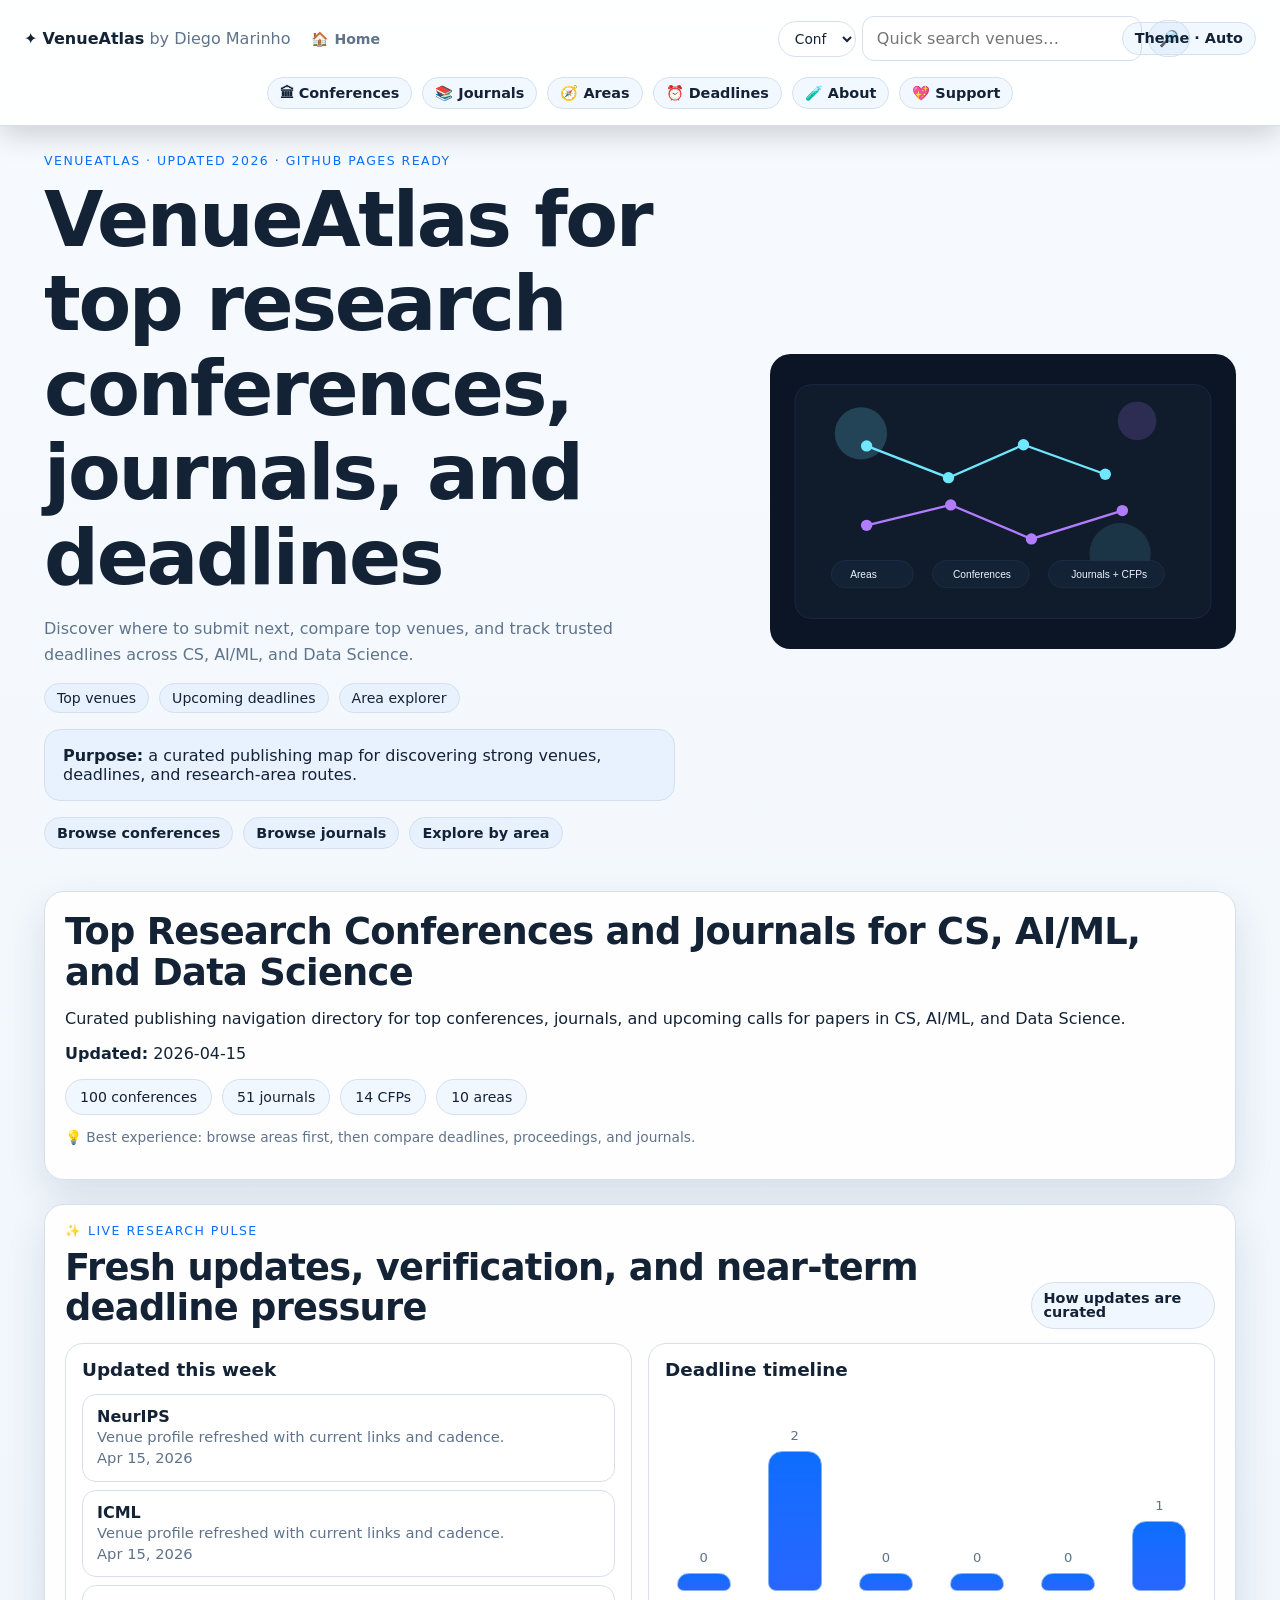
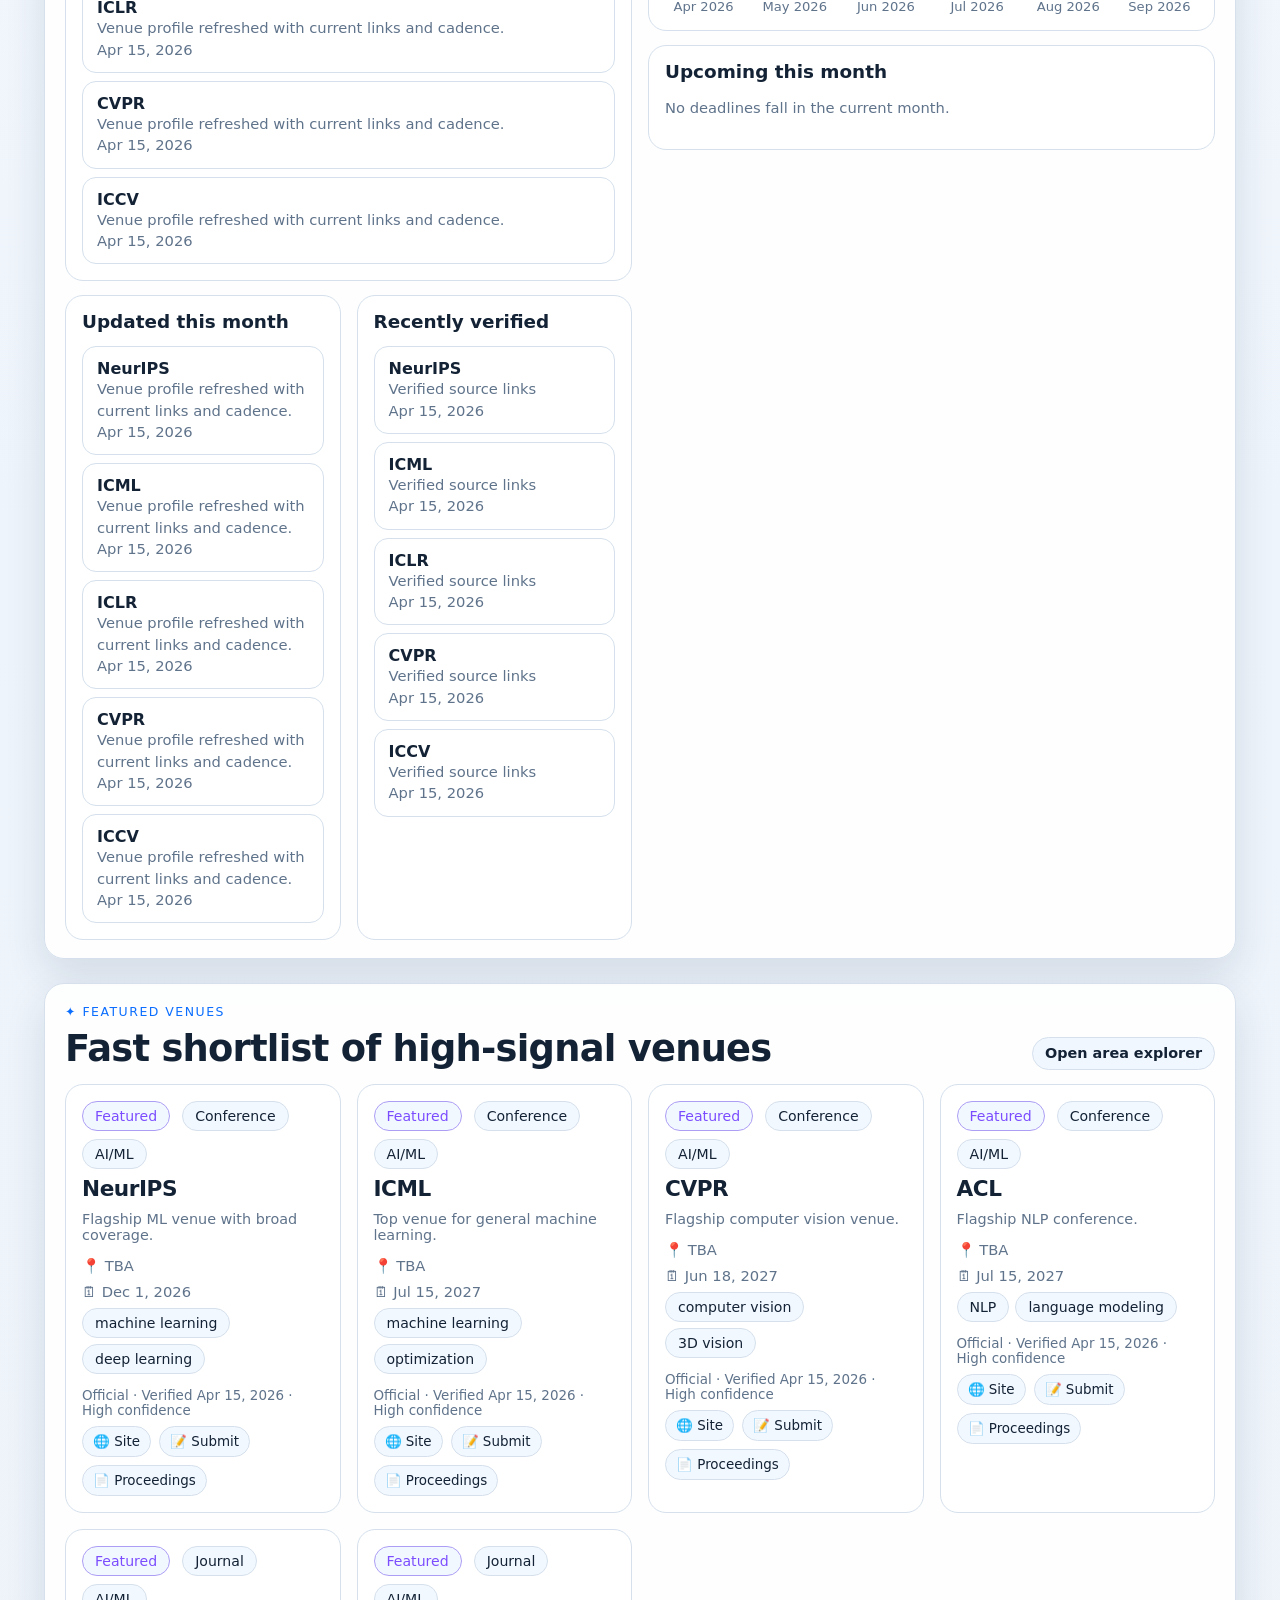
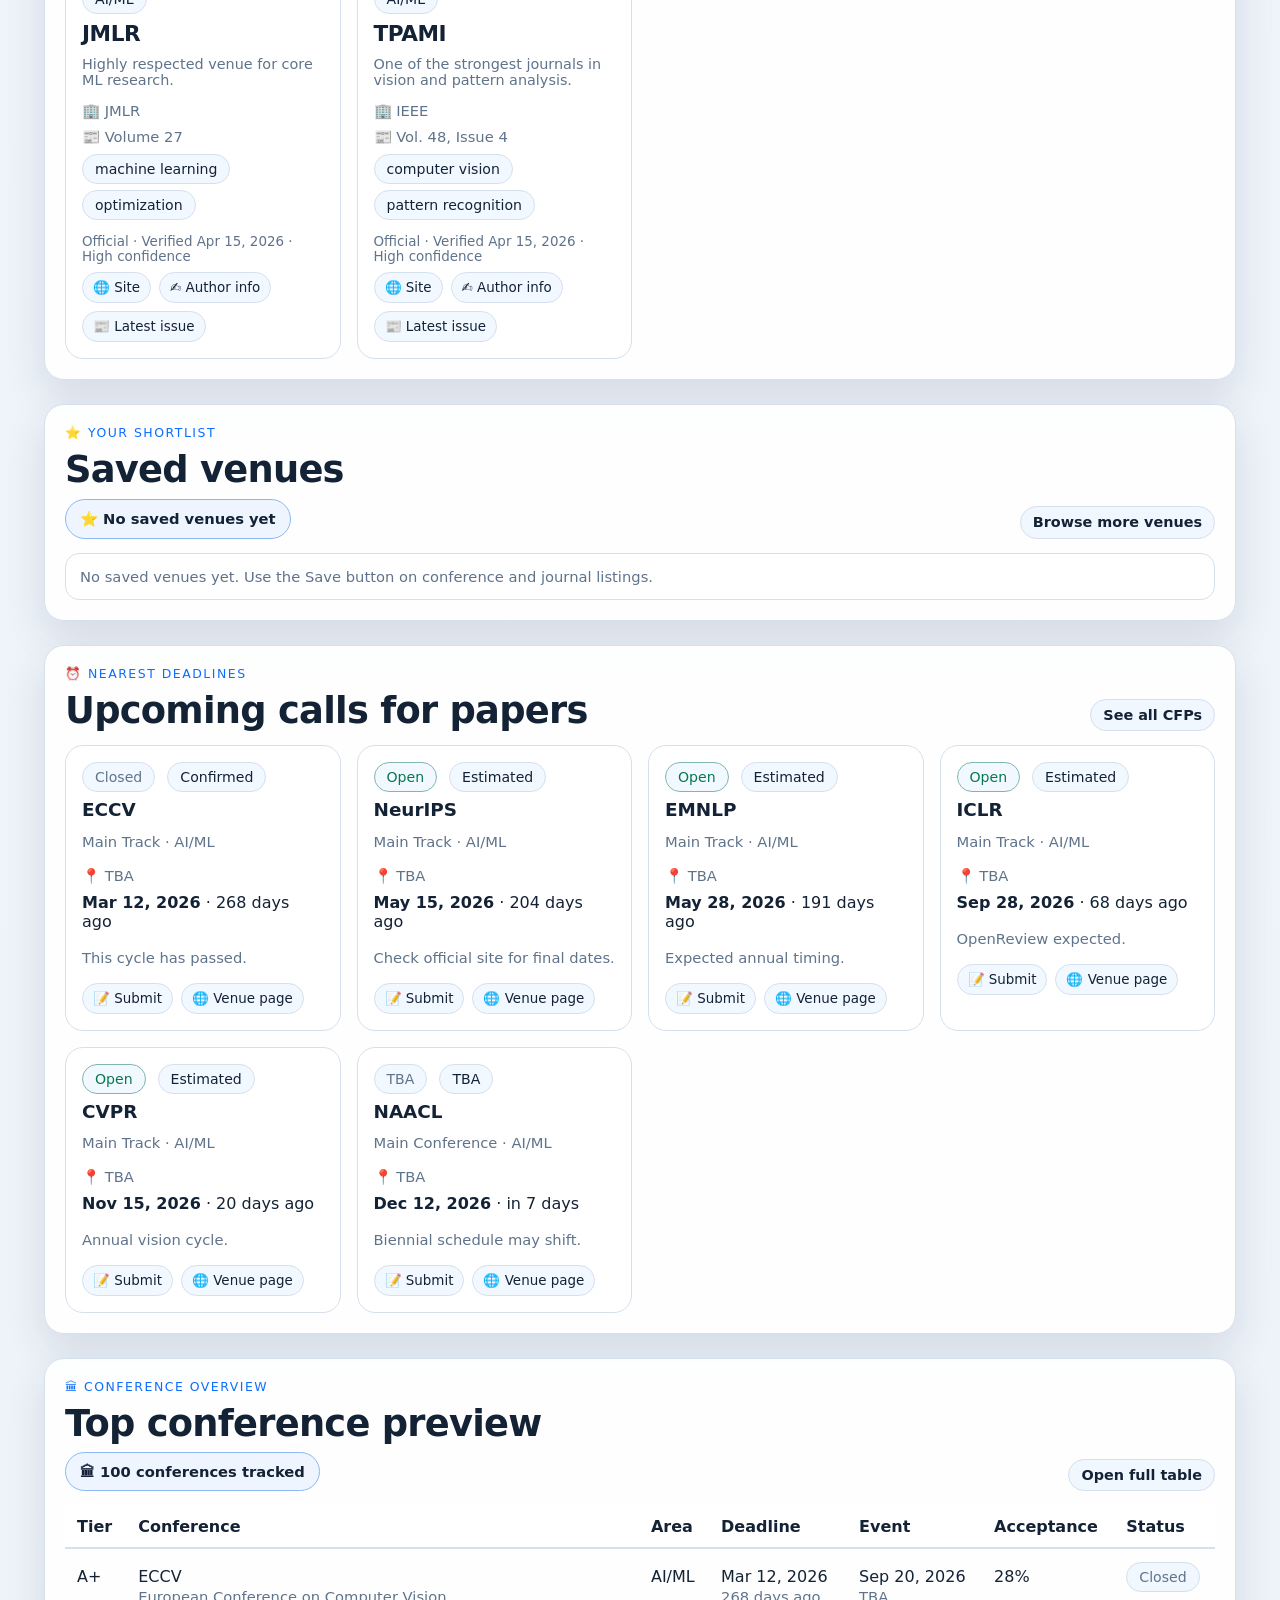
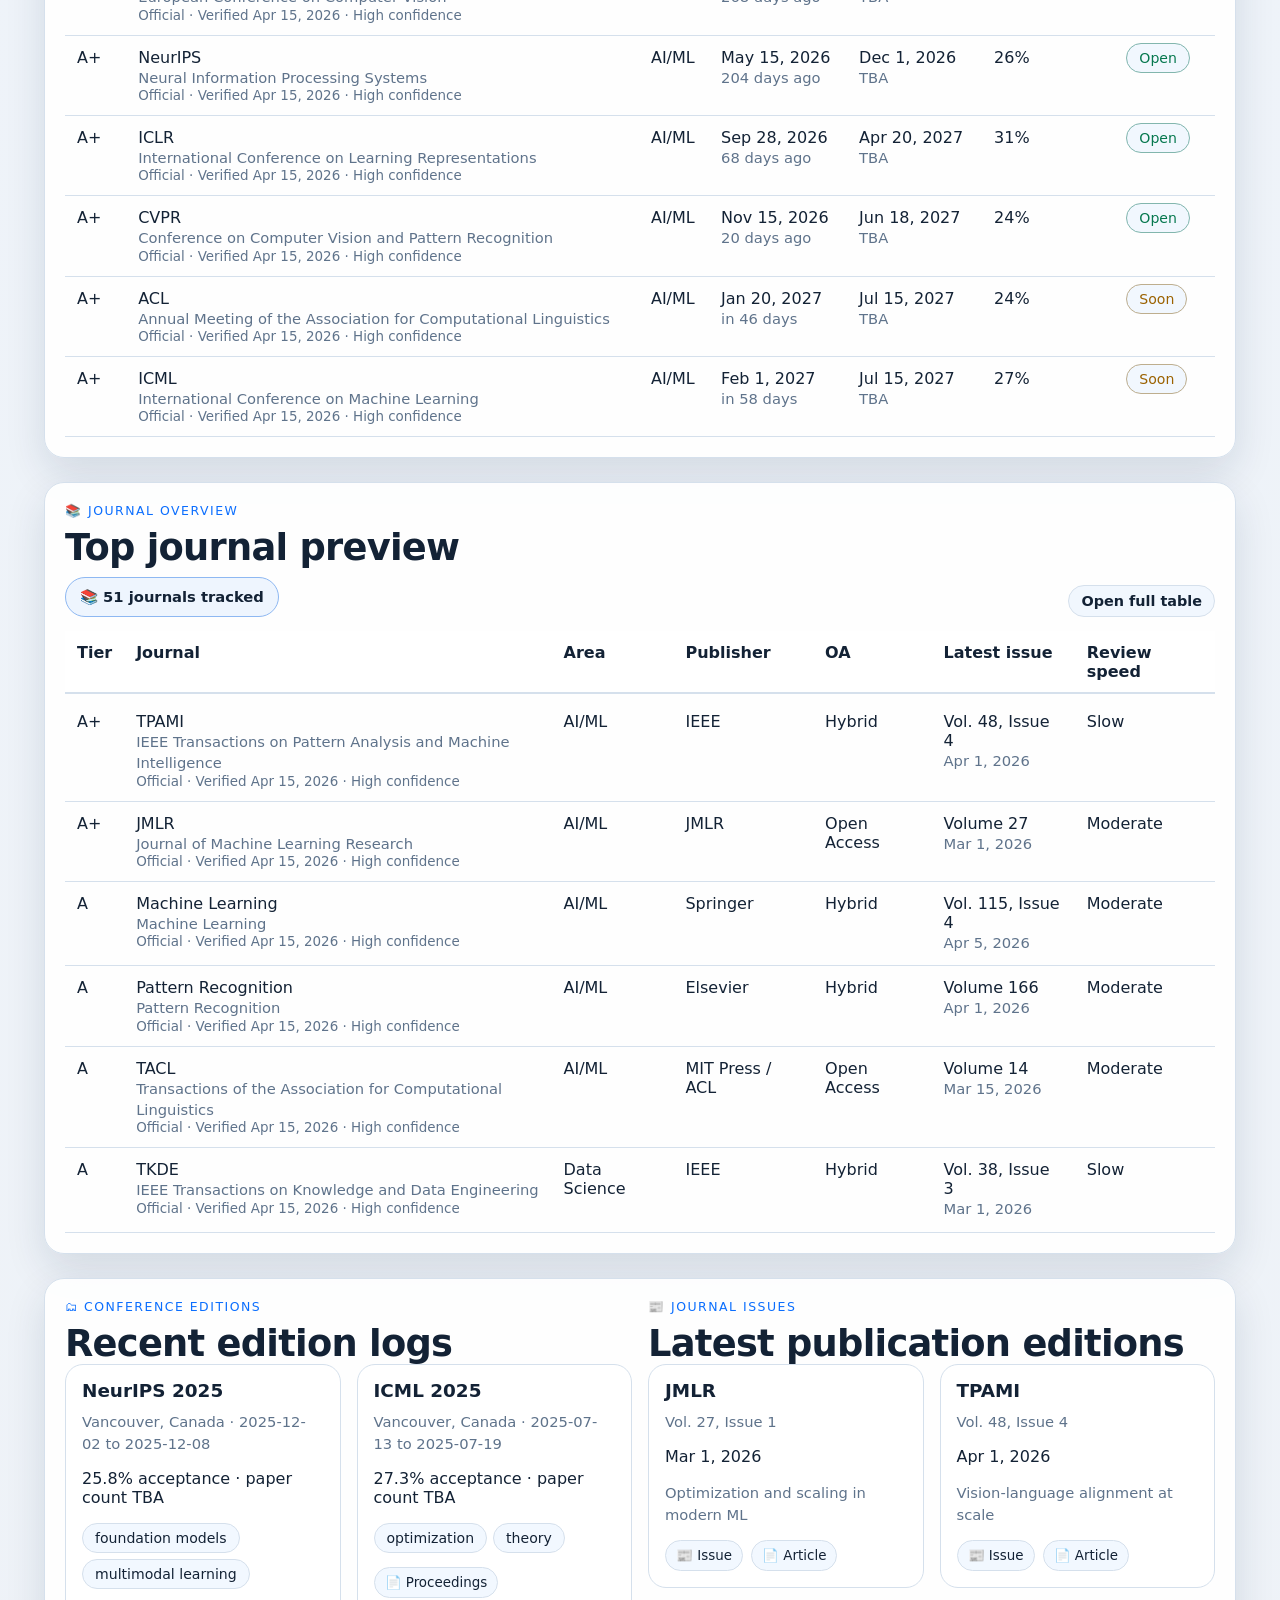
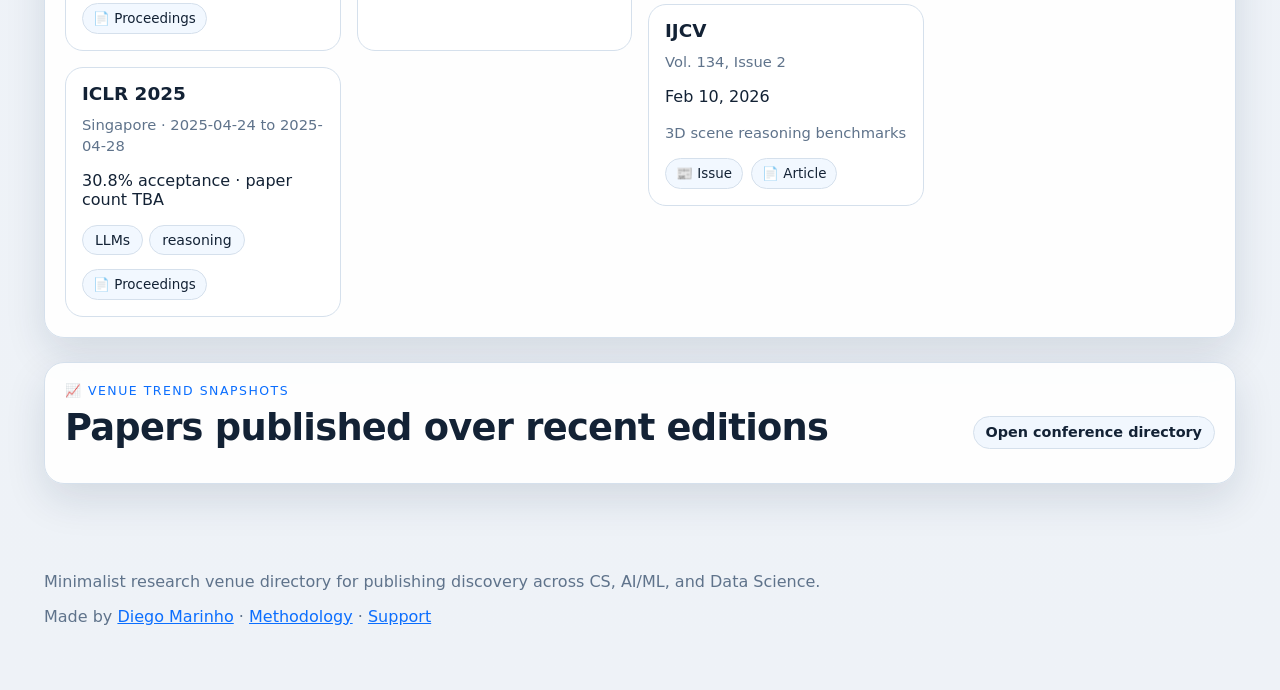
==== commit 426c1f4f: "Improve saved and compare state visibility" ====
--- a/docs/index.html
+++ b/docs/index.html
@@ -119,6 +119,7 @@
           <div>
             <p class="eyebrow">⭐ Your shortlist</p>
             <h2>Saved venues</h2>
+            <div class="headline-meta"><span id="watchlist-count" class="summary-pill"></span></div>
           </div>
           <a class="cta-link" href="./conferences.html">Browse more venues</a>
         </div>
--- a/docs/styles.css
+++ b/docs/styles.css
@@ -413,9 +413,19 @@
   background: color-mix(in srgb, var(--panel-solid) 90%, transparent);
 }
 .update-item p { margin: 0; }
+.empty-state {
+  color: var(--muted);
+  font-size: .92rem;
+}
 .compare-shell:empty,
 #watchlist-grid:empty { display: none; }
 .compare-status:empty { display: none; }
+.compare-status {
+  display: flex;
+  align-items: center;
+  gap: 10px;
+  flex-wrap: wrap;
+}
 .compare-grid {
   display: grid;
   grid-template-columns: repeat(auto-fit, minmax(180px, 1fr));
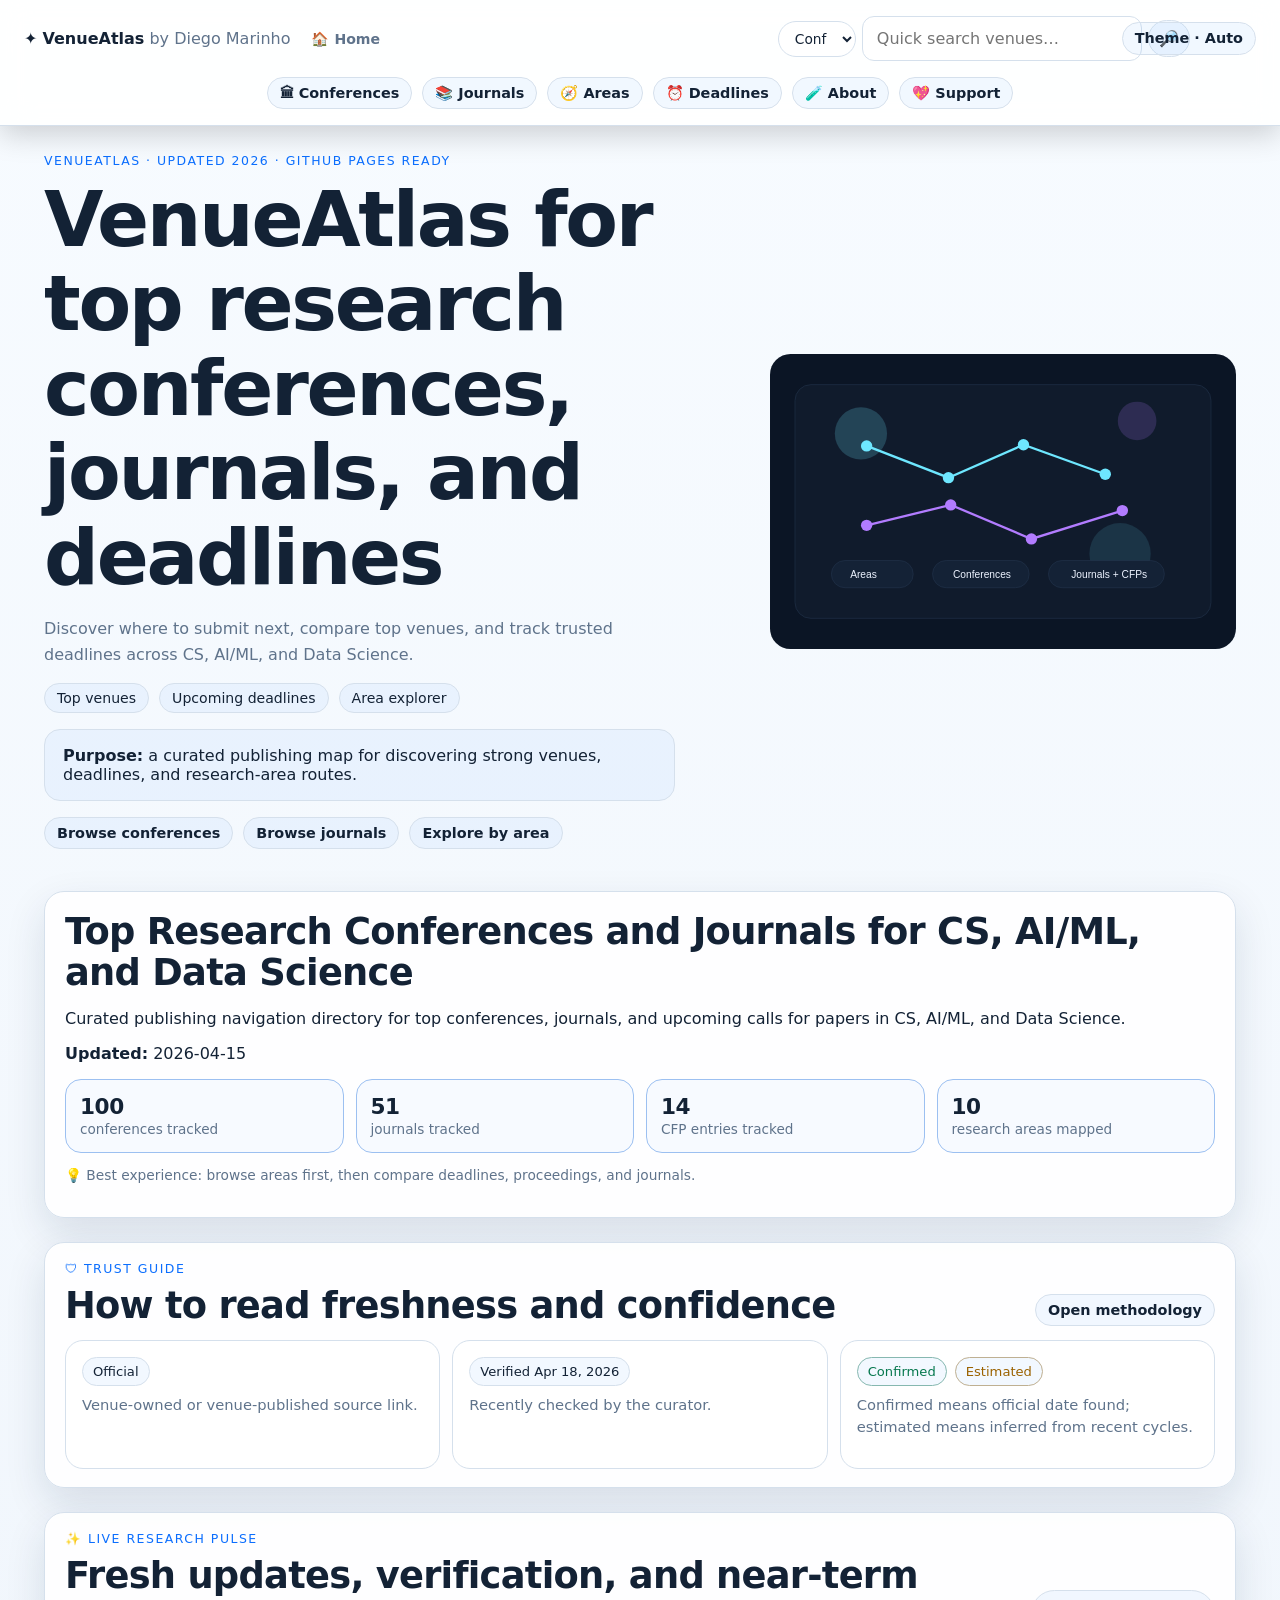
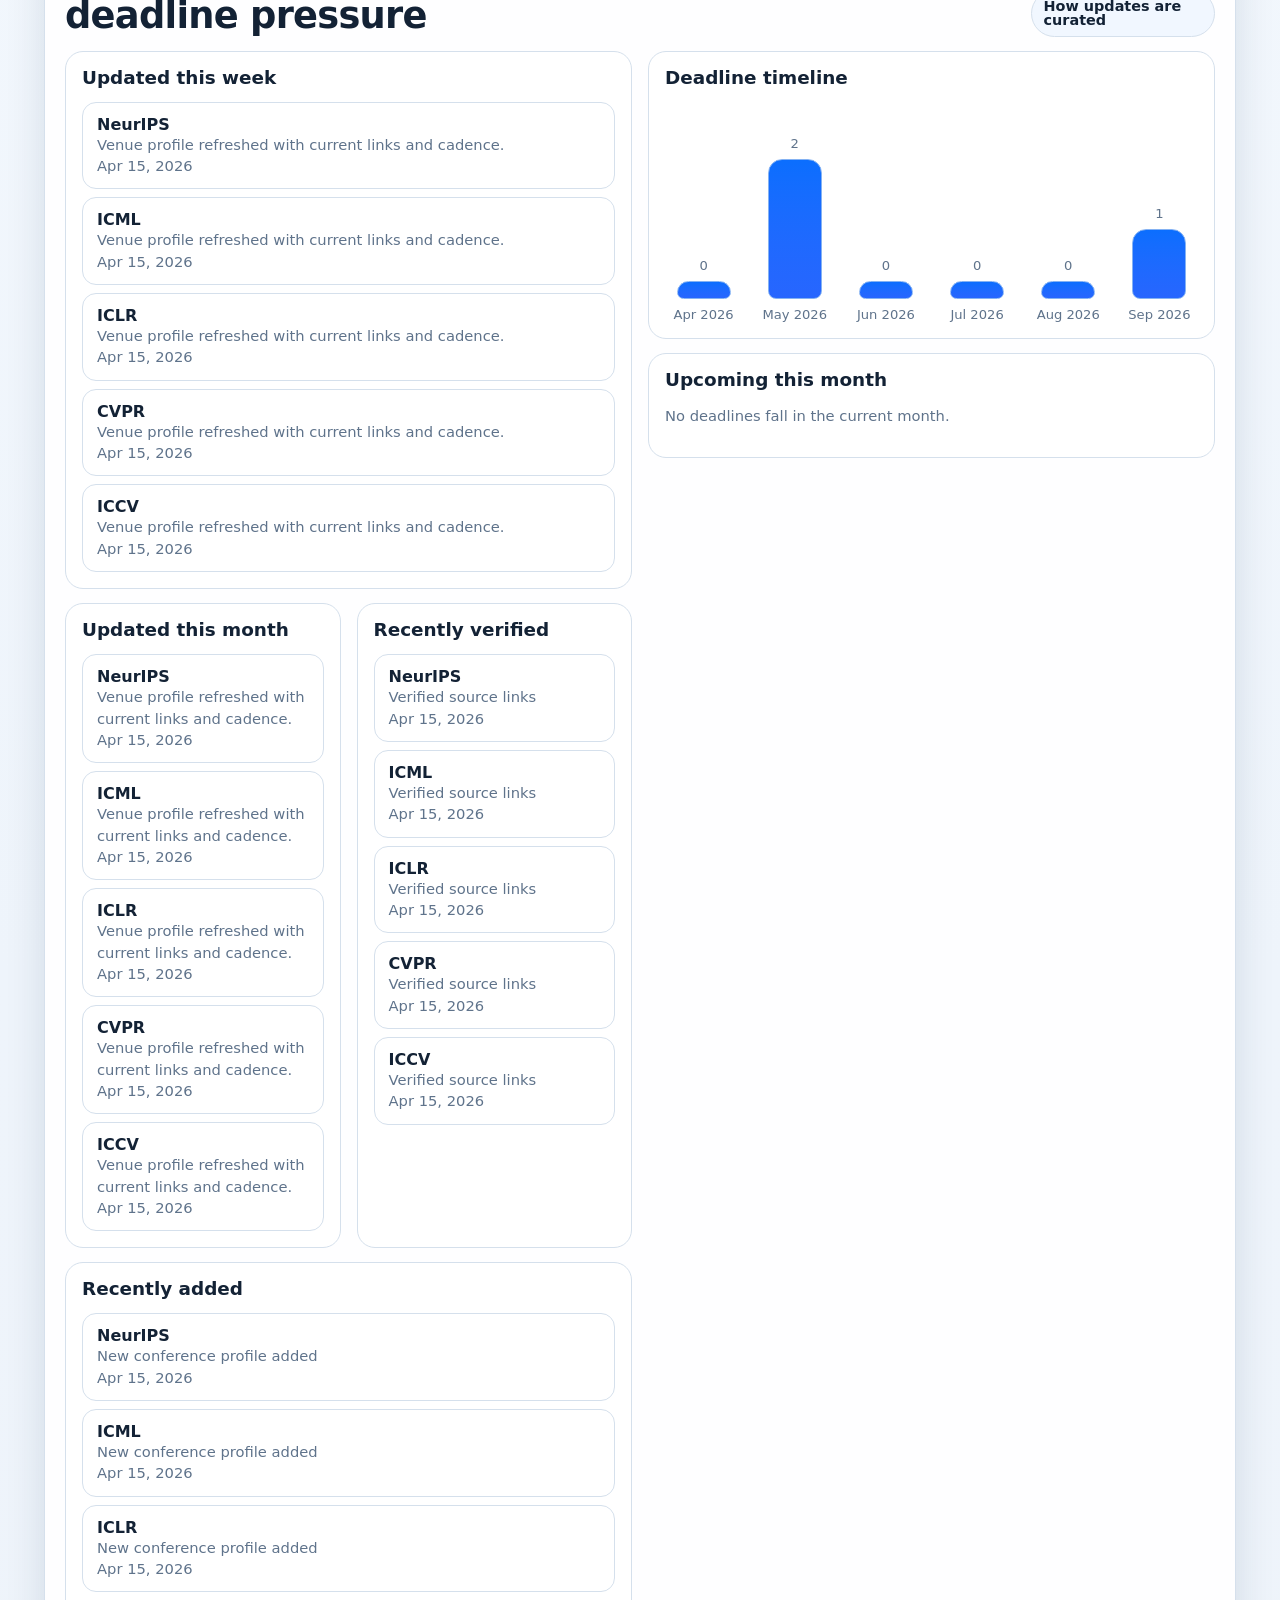
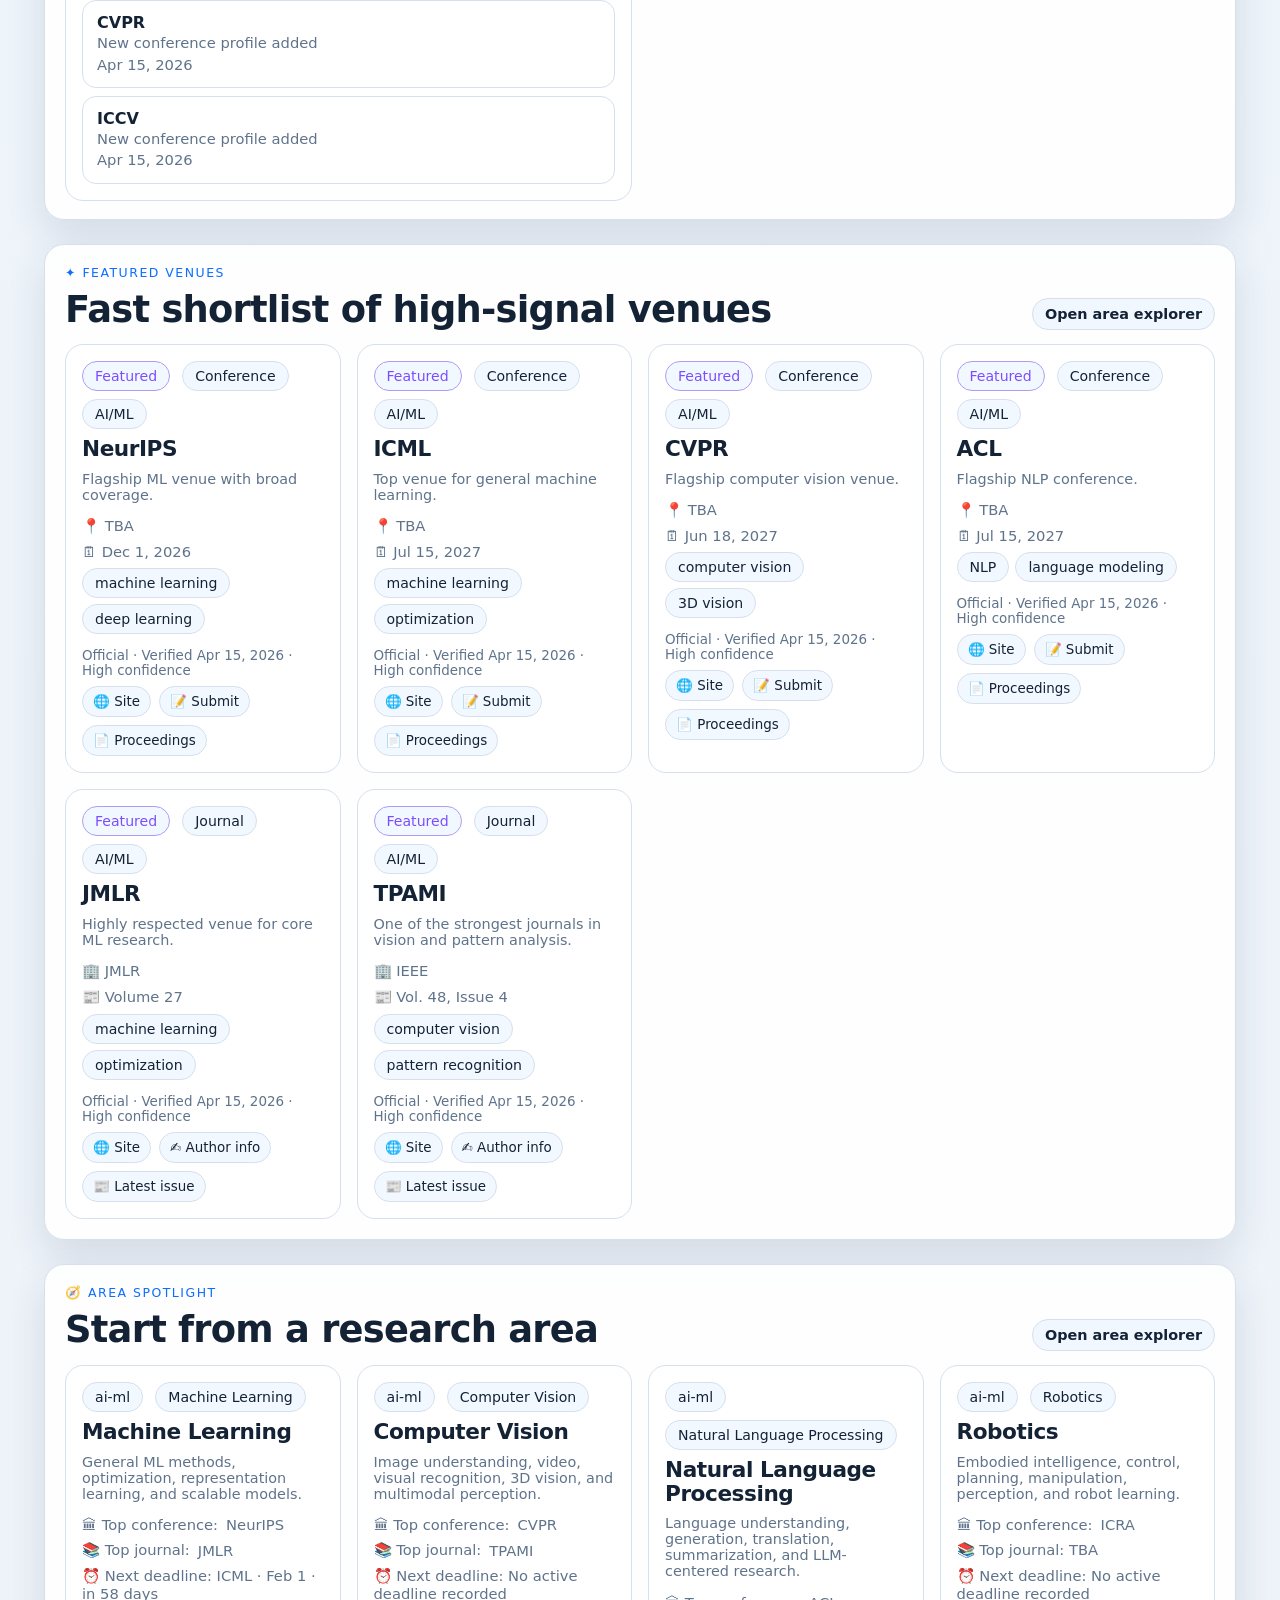
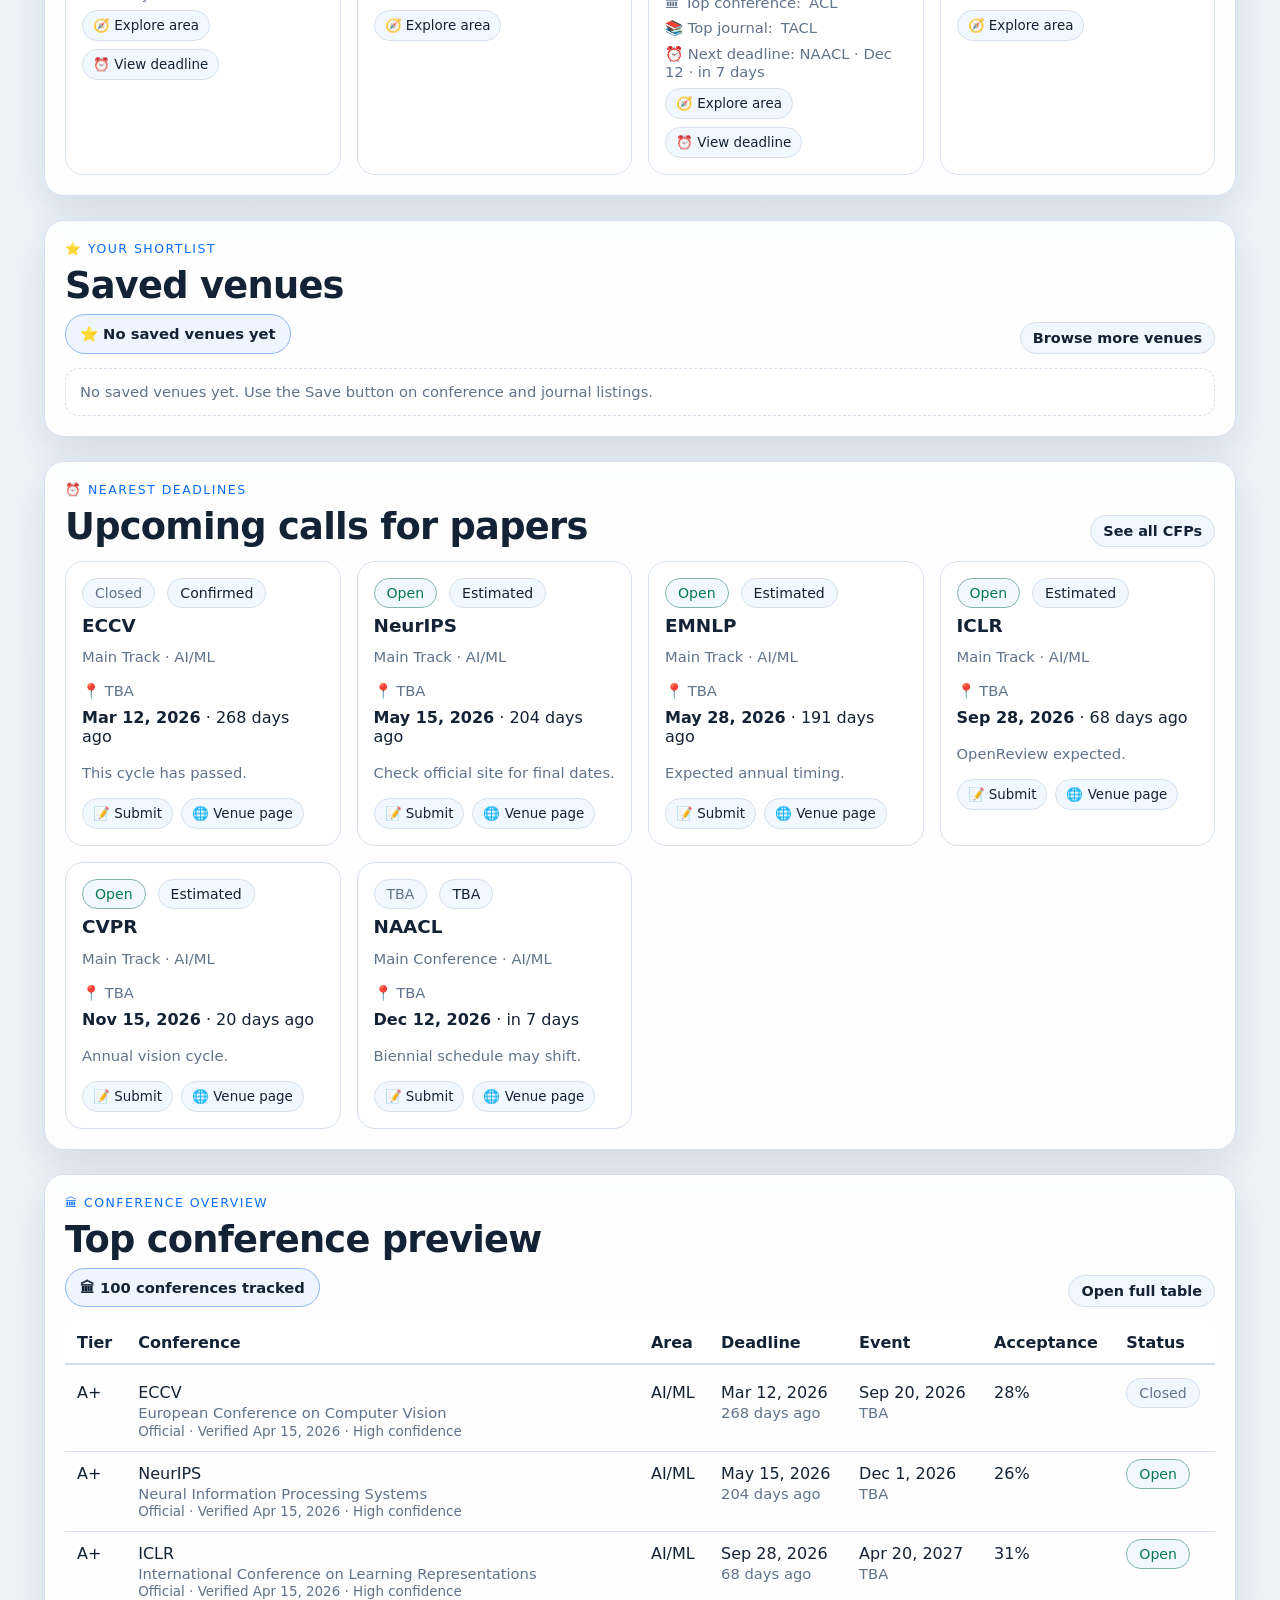
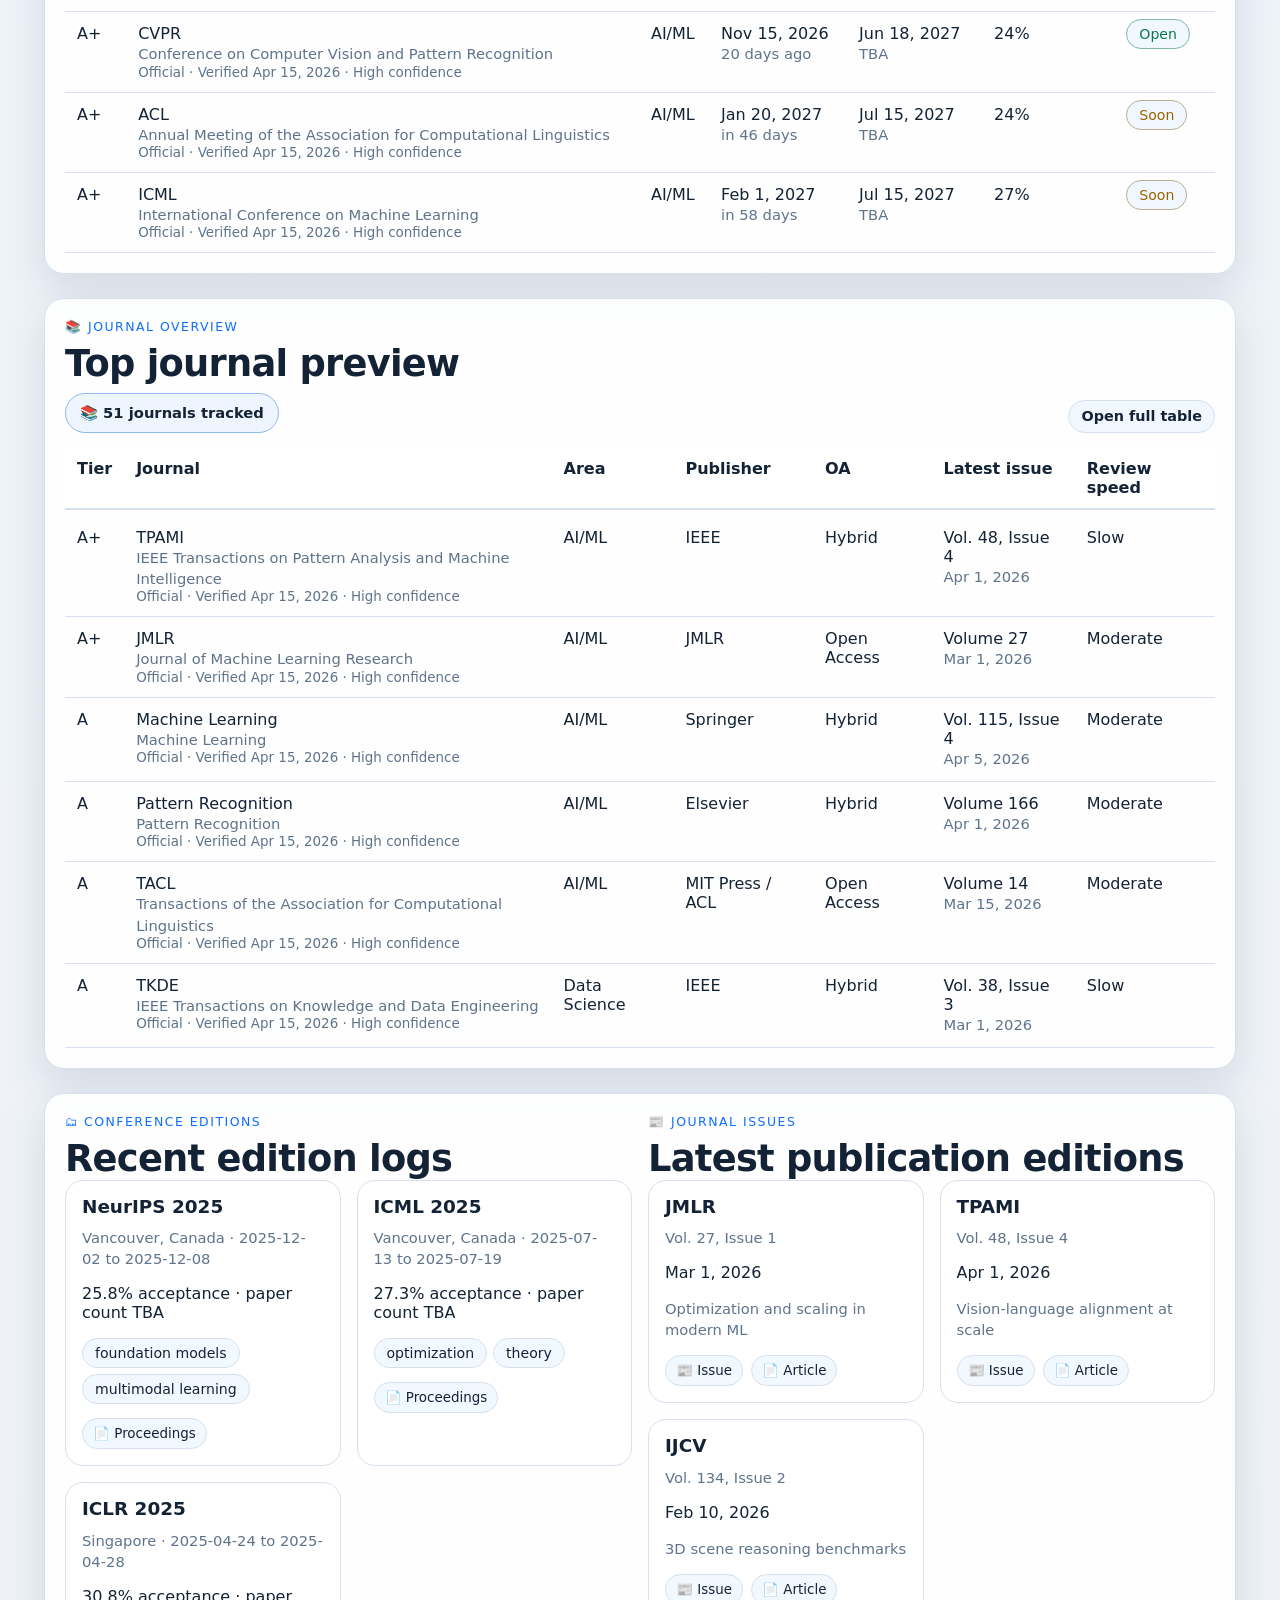
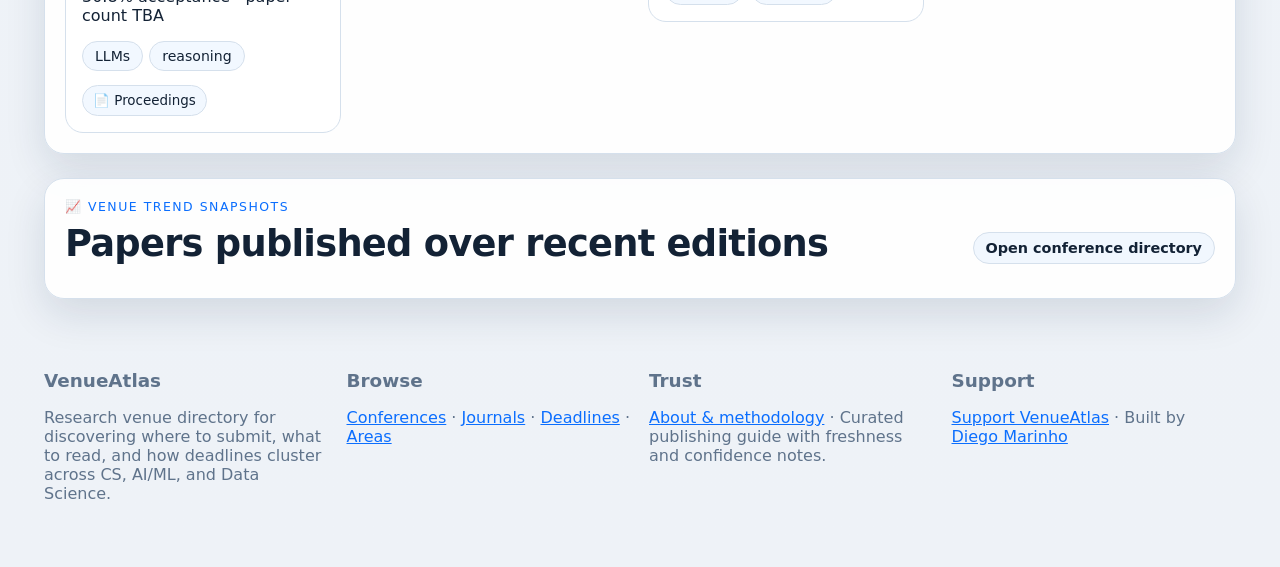
==== commit 05c3ff1f: "Add homepage trust legend for confidence and freshness" ====
--- a/docs/index.html
+++ b/docs/index.html
@@ -68,6 +68,30 @@
       <section class="panel panel-compact">
         <div class="section-head">
           <div>
+            <p class="eyebrow">🛡 Trust guide</p>
+            <h2>How to read freshness and confidence</h2>
+          </div>
+          <a class="cta-link" href="./methodology.html">Open methodology</a>
+        </div>
+        <div class="trust-legend-grid">
+          <div class="graph-side-card stack-sm">
+            <div class="trust-row"><span class="trust-badge">Official</span></div>
+            <p class="muted">Venue-owned or venue-published source link.</p>
+          </div>
+          <div class="graph-side-card stack-sm">
+            <div class="trust-row"><span class="freshness-pill">Verified Apr 18, 2026</span></div>
+            <p class="muted">Recently checked by the curator.</p>
+          </div>
+          <div class="graph-side-card stack-sm">
+            <div class="trust-row"><span class="confidence-pill confidence-confirmed">Confirmed</span><span class="confidence-pill confidence-estimated">Estimated</span></div>
+            <p class="muted">Confirmed means official date found; estimated means inferred from recent cycles.</p>
+          </div>
+        </div>
+      </section>
+
+      <section class="panel panel-compact">
+        <div class="section-head">
+          <div>
             <p class="eyebrow">✨ Live research pulse</p>
             <h2>Fresh updates, verification, and near-term deadline pressure</h2>
           </div>
@@ -89,6 +113,10 @@
                 <div id="recently-verified" class="stack-sm"></div>
               </div>
             </div>
+            <div class="graph-side-card stack-md">
+              <h3>Recently added</h3>
+              <div id="recently-added" class="stack-sm"></div>
+            </div>
           </div>
           <div class="stack-md">
             <div class="graph-side-card stack-md">
@@ -112,6 +140,17 @@
           <a class="cta-link" href="./areas.html">Open area explorer</a>
         </div>
         <div id="featured-grid" class="card-grid"></div>
+      </section>
+
+      <section class="panel">
+        <div class="section-head">
+          <div>
+            <p class="eyebrow">🧭 Area spotlight</p>
+            <h2>Start from a research area</h2>
+          </div>
+          <a class="cta-link" href="./areas.html">Open area explorer</a>
+        </div>
+        <div id="area-spotlight-grid" class="card-grid"></div>
       </section>
 
       <section class="panel">
@@ -200,13 +239,23 @@
       </section>
     </main>
 
-    <footer class="footer">
-      <p>Minimalist research venue directory for publishing discovery across CS, AI/ML, and Data Science.</p>
-      <p>
-        Made by <a href="https://dmoliveira.github.io/my-cv-public/cv/human/" target="_blank" rel="noreferrer">Diego Marinho</a>
-        · <a href="./methodology.html">Methodology</a>
-        · <a href="./support.html">Support</a>
-      </p>
+    <footer class="footer footer-grid">
+      <div>
+        <h3>VenueAtlas</h3>
+        <p>Research venue directory for discovering where to submit, what to read, and how deadlines cluster across CS, AI/ML, and Data Science.</p>
+      </div>
+      <div>
+        <h3>Browse</h3>
+        <p><a href="./conferences.html">Conferences</a> · <a href="./journals.html">Journals</a> · <a href="./cfp.html">Deadlines</a> · <a href="./areas.html">Areas</a></p>
+      </div>
+      <div>
+        <h3>Trust</h3>
+        <p><a href="./methodology.html">About & methodology</a> · Curated publishing guide with freshness and confidence notes.</p>
+      </div>
+      <div>
+        <h3>Support</h3>
+        <p><a href="./support.html">Support VenueAtlas</a> · Built by <a href="https://dmoliveira.github.io/my-cv-public/cv/human/" target="_blank" rel="noreferrer">Diego Marinho</a></p>
+      </div>
     </footer>
 
     <script src="./app.js"></script>
--- a/docs/styles.css
+++ b/docs/styles.css
@@ -231,6 +231,11 @@
 .panel-compact { padding-top: 18px; padding-bottom: 18px; }
 .live-pulse-grid { align-items: start; }
 .compact-split { grid-template-columns: 1fr 1fr; gap: 12px; }
+.trust-legend-grid {
+  display: grid;
+  grid-template-columns: repeat(auto-fit, minmax(220px, 1fr));
+  gap: 12px;
+}
 .panel-inline {
   margin-top: 16px;
   padding: 16px 18px;
@@ -257,6 +262,27 @@
   color: var(--text);
   font-weight: 700;
   font-size: .92rem;
+}
+.stat-strip {
+  display: grid;
+  grid-template-columns: repeat(4, minmax(0, 1fr));
+  gap: 12px;
+  margin-top: 14px;
+}
+.stat-card {
+  border: 1px solid color-mix(in srgb, var(--accent) 28%, var(--line));
+  border-radius: 16px;
+  padding: 14px;
+  background: color-mix(in srgb, var(--chip-strong) 35%, transparent);
+}
+.stat-card strong {
+  display: block;
+  font-size: 1.35rem;
+  letter-spacing: -0.02em;
+}
+.stat-card span {
+  color: var(--muted);
+  font-size: .85rem;
 }
 .controls {
   display: grid;
@@ -318,6 +344,23 @@
 th { text-align: left; background: var(--panel-solid); z-index: 1; box-shadow: inset 0 -1px 0 var(--line); }
 tbody tr:first-child td { padding-top: 18px; }
 .muted { color: var(--muted); font-size: .92rem; line-height: 1.45; }
+.row-subline {
+  color: var(--muted);
+  font-size: .84rem;
+  line-height: 1.4;
+  margin-top: 4px;
+}
+.row-links {
+  display: flex;
+  flex-wrap: wrap;
+  gap: 6px;
+  margin-bottom: 8px;
+}
+.row-actions {
+  display: flex;
+  flex-wrap: wrap;
+  gap: 6px;
+}
 .card-grid, .split-grid, .deadline-grid, .log-grid { display: grid; gap: 16px; }
 .card-grid { grid-template-columns: repeat(auto-fit, minmax(260px, 1fr)); }
 .split-grid { grid-template-columns: 1fr 1fr; }
@@ -333,6 +376,12 @@
   margin: 0;
   letter-spacing: -0.02em;
 }
+.footer-grid {
+  display: grid;
+  grid-template-columns: repeat(auto-fit, minmax(200px, 1fr));
+  gap: 18px;
+}
+.footer-grid h3 { margin-bottom: 8px; }
 .featured-subline {
   color: var(--muted);
   font-size: .9rem;
@@ -426,10 +475,37 @@
   gap: 10px;
   flex-wrap: wrap;
 }
+.compare-status .summary-pill {
+  box-shadow: inset 0 0 0 1px color-mix(in srgb, var(--accent) 18%, transparent);
+}
 .compare-grid {
   display: grid;
   grid-template-columns: repeat(auto-fit, minmax(180px, 1fr));
   gap: 12px;
+}
+.compare-table {
+  display: grid;
+  gap: 10px;
+}
+.compare-row {
+  display: grid;
+  grid-template-columns: 140px repeat(auto-fit, minmax(150px, 1fr));
+  gap: 10px;
+  align-items: start;
+}
+.compare-label {
+  color: var(--muted);
+  font-size: .78rem;
+  font-weight: 700;
+  text-transform: uppercase;
+  letter-spacing: .06em;
+  padding-top: 8px;
+}
+.compare-value {
+  border: 1px solid var(--line);
+  border-radius: 12px;
+  padding: 10px 12px;
+  background: color-mix(in srgb, var(--panel-solid) 92%, transparent);
 }
 .compare-title {
   font-weight: 700;
@@ -438,6 +514,9 @@
 .compare-hint {
   color: var(--muted);
   font-size: .86rem;
+}
+.watchlist-empty {
+  border-style: dashed;
 }
 .compare-card {
   border: 1px solid var(--line);
@@ -489,6 +568,12 @@
   border-radius: 14px;
   padding: 14px;
   background: color-mix(in srgb, var(--chip-strong) 40%, transparent);
+}
+.related-venue-card {
+  border: 1px solid var(--line);
+  border-radius: 14px;
+  padding: 12px;
+  background: color-mix(in srgb, var(--panel-solid) 92%, transparent);
 }
 .history-list {
   display: grid;
@@ -623,7 +708,7 @@
   tr {
     border: 1px solid var(--line);
     border-radius: 16px;
-    padding: 8px 12px;
+    padding: 12px 14px;
     background: color-mix(in srgb, var(--panel-solid) 92%, transparent);
     box-shadow: var(--shadow);
   }
@@ -637,4 +722,47 @@
     text-transform: uppercase;
     letter-spacing: .08em;
   }
-}
+  td[data-label="Conference"],
+  td[data-label="Journal"] {
+    padding-top: 0;
+  }
+  td[data-label="Conference"] .detail-title-link,
+  td[data-label="Journal"] .detail-title-link {
+    font-size: 1.08rem;
+    font-weight: 700;
+  }
+  td[data-label="Conference"] .row-subline,
+  td[data-label="Journal"] .row-subline {
+    font-size: .9rem;
+  }
+  td[data-label="Links"] {
+    padding-top: 10px;
+    border-top: 1px solid var(--line);
+    margin-top: 6px;
+  }
+  .row-links,
+  .row-actions {
+    display: grid;
+    grid-template-columns: 1fr 1fr;
+    gap: 8px;
+  }
+  .row-links .mini-link,
+  .row-actions .tiny-button {
+    width: 100%;
+    justify-content: center;
+  }
+  .compare-row {
+    grid-template-columns: 1fr;
+  }
+  td[data-label="Tier"],
+  td[data-label="Status"] {
+    display: inline-block;
+    width: auto;
+    margin-right: 12px;
+    vertical-align: top;
+  }
+  td[data-label="Tier"]::before,
+  td[data-label="Status"]::before {
+    margin-bottom: 2px;
+  }
+}
